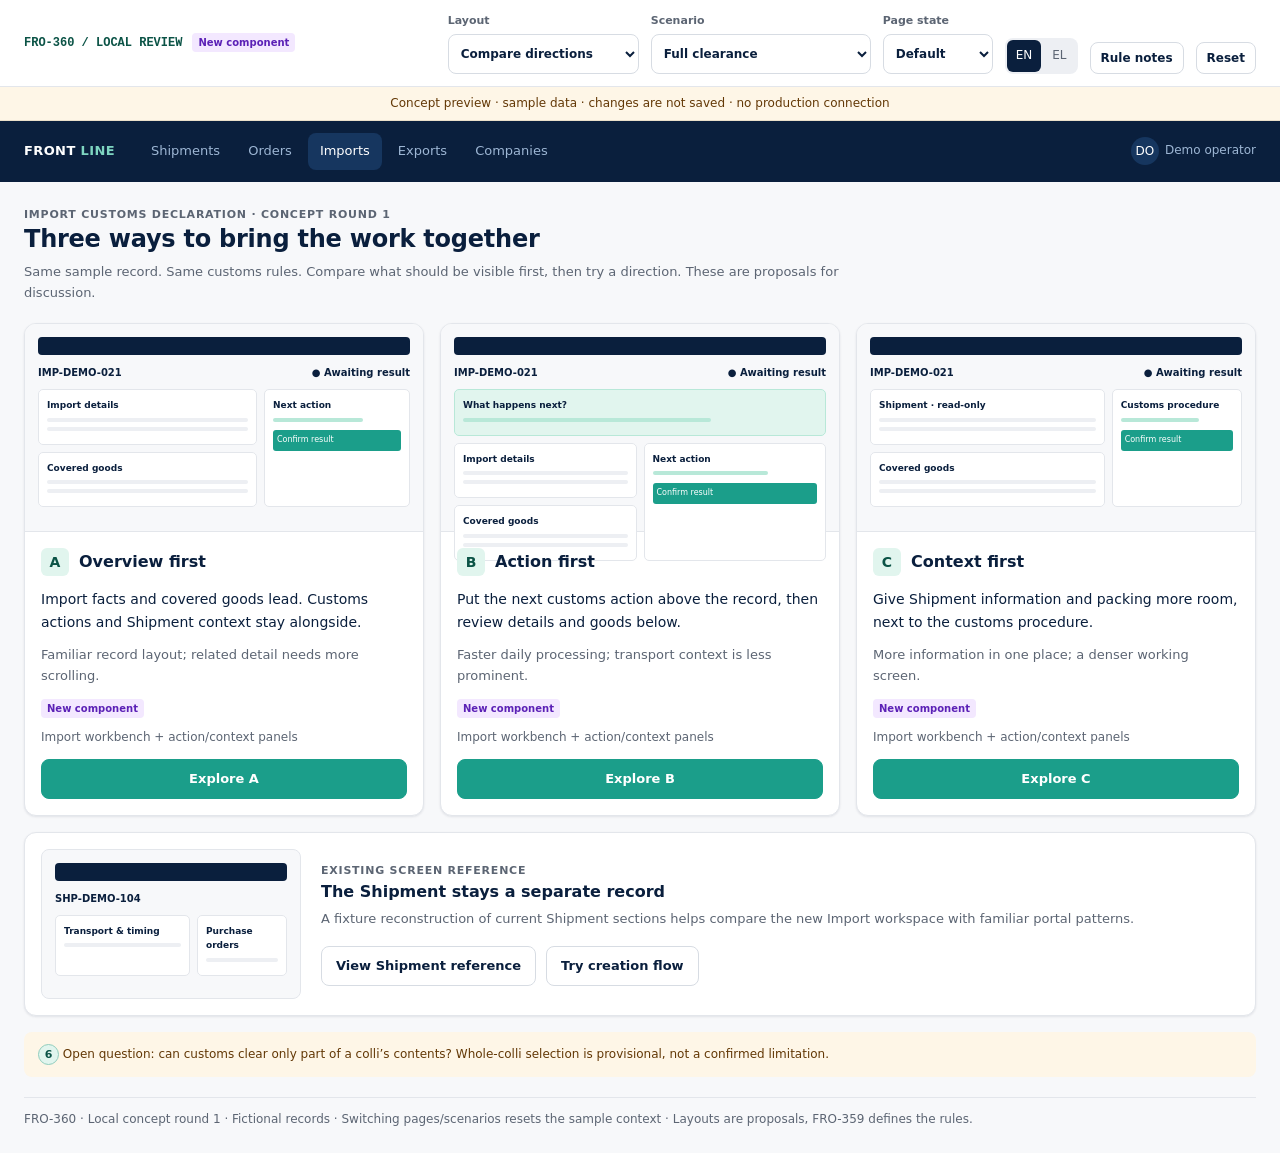
==== previews/fro360/index.html @ aedef025 "Prepare FRO-360 local concept previews with direct-file access" ====
<!DOCTYPE html>
<html lang="en"><head><meta charset="UTF-8"><meta name="viewport" content="width=device-width,initial-scale=1"><meta name="color-scheme" content="light"><link rel="icon" href="data:,"><title>FRO-360 · Import concept review</title><style>:root{--canvas:#f7f8fa;--surface:#fff;--surface2:#edeff3;--fg:#0a1f3d;--muted:#5c6573;--subtle:#9aa3b0;--navy:#0a1f3d;--navy2:#16365f;--accent:#1b9e8a;--accent-hover:#127a6b;--accent-bg:#e1f5ee;--accent-fg:#0b5346;--border:#e3e6eb;--border2:#d7dce3;--warning-bg:#fef6e7;--warning-fg:#633806;--info-bg:#e9f1fb;--info-fg:#042c53;--danger-bg:#fcebeb;--danger-fg:#501313;--success-bg:#e9f6ee;--success-fg:#14532d;--shadow:0 1px 2px #0a1f3d0a,0 1px 3px #0a1f3d0f;--sans:'Plus Jakarta Sans',ui-sans-serif,system-ui,-apple-system,'Segoe UI',Roboto,Helvetica,Arial,sans-serif;--mono:'JetBrains Mono',ui-monospace,'Cascadia Code',Consolas,monospace}
*{box-sizing:border-box}body{margin:0;background:var(--canvas);color:var(--fg);font:14px/1.6 var(--sans);-webkit-font-smoothing:antialiased}h1,h2,h3,p{margin:0}h1{font-size:20px;line-height:1.4;font-weight:600;letter-spacing:-.01em}h2{font-size:16px;line-height:1.5;font-weight:600}h3{font-size:14px;font-weight:600}button,input,select,textarea{font:inherit}button,a,input,select,textarea{-webkit-tap-highlight-color:transparent}button{cursor:pointer}button:disabled{cursor:not-allowed;opacity:.48}button:focus-visible,a:focus-visible,summary:focus-visible{outline:3px solid var(--accent);outline-offset:3px}input:focus,select:focus,textarea:focus{outline:none;border-color:var(--accent);box-shadow:0 0 0 3px #1b9e8a26}a{color:var(--accent-hover)}.skip{position:absolute;top:-80px;background:white;padding:12px;z-index:100}.skip:focus{top:0}.mono{font-family:var(--mono);font-variant-numeric:tabular-nums}.muted{color:var(--muted)}.small{font-size:12px}.overline{font-size:11px;letter-spacing:.07em;text-transform:uppercase;font-weight:600;color:var(--muted)}.stack{display:flex;flex-direction:column;gap:16px;min-width:0}.row{display:flex;align-items:center;gap:10px;flex-wrap:wrap}.between{justify-content:space-between}.grow{flex:1}.nowrap{white-space:nowrap}.spaced{margin-top:16px}.hidden{display:none!important}
.review-bar{background:#fff;border-bottom:1px solid var(--border);padding:12px 24px}.review-top{max-width:1552px;margin:auto;display:flex;align-items:center;justify-content:space-between;gap:12px;flex-wrap:wrap}.review-id{font:600 12px var(--mono);color:var(--accent-fg)}.review-controls{display:flex;gap:12px;align-items:end;flex-wrap:wrap}.review-controls label{font-size:11px;font-weight:600;color:var(--muted);display:flex;gap:4px;flex-direction:column}.review-controls select{height:32px;padding:3px 26px 3px 8px;font-size:12px;max-width:220px}.review-controls button{min-height:32px;font-size:12px}.lang{display:flex;gap:2px;align-self:end;background:var(--surface2);border-radius:8px;padding:2px}.lang button{border:0;background:transparent;padding:4px 9px;border-radius:6px;color:var(--muted)}.lang button.active{background:var(--navy);color:#fff}.preview-notice{background:var(--warning-bg);color:var(--warning-fg);border-bottom:1px solid #eadfca;padding:7px 24px;font-size:12px;text-align:center}.chrome{background:var(--navy);color:#fff}.chrome-inner{max-width:1600px;padding:12px 24px;margin:auto;display:flex;align-items:center;gap:24px}.brand{font-size:13px;letter-spacing:.03em;font-weight:700;white-space:nowrap}.brand span{color:#7ed5c1}.nav{display:flex;gap:4px;flex:1;overflow-x:auto}.nav button{border:0;background:none;color:#9db6d4;border-radius:8px;padding:8px 12px;white-space:nowrap;font-size:13px}.nav button.active{background:var(--navy2);color:#fff}.user{font-size:12px;color:#9db6d4;white-space:nowrap}.avatar{width:28px;height:28px;background:var(--navy2);border-radius:50%;display:inline-grid;place-items:center;color:#fff;margin-right:6px}
main{max-width:1600px;margin:auto;padding:24px}.page-top{display:flex;align-items:flex-start;justify-content:space-between;gap:16px;margin-bottom:20px}.breadcrumbs{font-size:12px;color:var(--muted);margin-bottom:7px}.titleline{display:flex;gap:12px;align-items:center;flex-wrap:wrap}.subtitle{font-size:13px;color:var(--muted);margin-top:5px;max-width:850px}.direction-note{border:1px solid var(--border);border-radius:8px;background:#fff;padding:10px 14px;display:flex;gap:12px;align-items:center;margin-bottom:16px}.direction-letter{width:28px;height:28px;flex:0 0 auto;border-radius:6px;background:var(--accent-bg);color:var(--accent-fg);display:grid;place-items:center;font-weight:700}.new{display:inline-flex;align-items:center;padding:2px 6px;background:#f3e8ff;color:#5b21b6;border-radius:4px;font-size:10px;font-weight:600;line-height:1.5;vertical-align:middle}.marker{width:21px;height:21px;border:1px solid #90cdbd;background:var(--accent-bg);color:var(--accent-fg);border-radius:50%;font-size:11px;font-weight:600;display:inline-grid;place-items:center;padding:0;vertical-align:middle}.btn{border:1px solid var(--border2);border-radius:8px;min-height:40px;padding:8px 14px;background:#fff;color:var(--fg);font-size:13px;font-weight:600;line-height:1.5;display:inline-flex;align-items:center;justify-content:center;gap:7px;text-decoration:none}.btn:hover:not(:disabled){background:var(--surface2)}.btn.primary{background:var(--accent);border-color:var(--accent);color:#fff}.btn.primary:hover{background:var(--accent-hover)}.btn.quiet{border-color:transparent;background:transparent;color:var(--muted)}.btn.danger{color:var(--danger-fg);background:var(--danger-bg);border-color:#ebc7c7}.btn.sm{min-height:32px;padding:5px 10px;font-size:12px}.btn.full{width:100%}.badge{display:inline-flex;align-items:center;gap:6px;border-radius:999px;background:var(--info-bg);color:var(--info-fg);padding:4px 9px;font-size:12px;font-weight:600;line-height:1.5}.badge:before{content:'';width:6px;height:6px;background:currentColor;border-radius:50%;flex-shrink:0}.badge.success{background:var(--success-bg);color:var(--success-fg)}.badge.warning{background:var(--warning-bg);color:var(--warning-fg)}.badge.neutral{background:var(--surface2);color:var(--muted)}.badge.danger{background:var(--danger-bg);color:var(--danger-fg)}
.card{background:#fff;border:1px solid var(--border);border-radius:12px;box-shadow:var(--shadow);min-width:0;overflow:hidden}.card-head{padding:14px 16px;border-bottom:1px solid var(--border);display:flex;align-items:center;justify-content:space-between;gap:10px;flex-wrap:wrap}.card-head h2{display:flex;align-items:center;gap:8px;flex-wrap:wrap}.card-body{padding:16px}.card-foot{padding:12px 16px;background:#fafbfc;border-top:1px solid var(--border);font-size:12px;color:var(--muted)}.facts{display:grid;grid-template-columns:repeat(2,minmax(0,1fr));gap:18px 24px;margin:0}.facts dt{font-size:12px;color:var(--muted);margin-bottom:4px}.facts dd{margin:0;overflow-wrap:anywhere;font-weight:500}.facts.single{grid-template-columns:1fr}.facts .wide{grid-column:1/-1}.facts small{display:block;color:var(--muted);font-size:11px;font-weight:400}.layout{display:grid;grid-template-columns:minmax(0,1.75fr) minmax(310px,1fr);gap:16px;align-items:start}.layout.c{grid-template-columns:minmax(0,1.35fr) minmax(340px,1fr)}.action-card{border-top:3px solid var(--accent)}.action-card .card-body{display:flex;flex-direction:column;gap:14px}.action-title{font-size:19px;line-height:1.4;font-weight:600}.action-text{color:var(--muted);font-size:13px}.action-buttons{display:flex;flex-wrap:wrap;gap:8px}.action-buttons>.btn{flex:1 1 180px}.action-hero .card-body{display:grid;grid-template-columns:1fr 1fr;align-items:center;gap:24px}.action-hero .action-buttons{justify-content:flex-end}.section-nav{display:flex;border-bottom:1px solid var(--border);gap:20px;overflow-x:auto;padding:0 16px}.section-nav button{background:none;border:none;border-bottom:2px solid transparent;padding:12px 1px;color:var(--muted);white-space:nowrap;font-size:13px}.section-nav button.active{border-color:var(--accent);color:var(--accent-hover);font-weight:600}.count{background:var(--surface2);border-radius:4px;font-size:11px;padding:1px 5px;margin-left:5px}.table-wrap{overflow:auto;width:100%}table{width:100%;border-collapse:collapse;font-size:13px;text-align:left}th{padding:10px 14px;background:#f8f9fb;color:var(--muted);font-size:11px;font-weight:600;letter-spacing:.02em}td{padding:10px 14px;border-top:1px solid var(--border);vertical-align:top}th:first-child,td:first-child{padding-left:16px}.group-row td{background:#f8fafb;font-weight:600;font-size:12px}.checkcell{width:40px}.check-label{display:flex;align-items:center;gap:9px;cursor:pointer}input[type=checkbox]{width:17px;height:17px;accent-color:var(--accent);flex-shrink:0}.disabled-row{color:var(--muted);background:#fafafa}.tag{display:inline-block;padding:2px 6px;border:1px solid var(--border);border-radius:4px;font-size:11px;color:var(--muted)}.notice{padding:12px 14px;border-radius:8px;background:var(--info-bg);color:var(--info-fg);font-size:12px;line-height:1.6}.notice.warning{background:var(--warning-bg);color:var(--warning-fg)}.notice.error{background:var(--danger-bg);color:var(--danger-fg)}.notice.success{background:var(--success-bg);color:var(--success-fg)}.field{display:flex;flex-direction:column;gap:6px;min-width:0}.field>span{font-weight:600;font-size:12px}.field small{color:var(--muted);font-size:12px}input:not([type=checkbox]),select,textarea{width:100%;min-height:40px;border:1px solid var(--border2);border-radius:8px;padding:9px 12px;background:#fff;color:var(--fg);line-height:1.4}textarea{resize:vertical;min-height:80px}.form-grid{display:grid;grid-template-columns:1fr 1fr;gap:16px}.form-grid>.wide{grid-column:1/-1}.form-actions{display:flex;justify-content:flex-end;gap:10px;flex-wrap:wrap;margin-top:20px}.history{list-style:none;margin:0;padding:0}.history li{position:relative;padding:0 0 20px 23px;border-left:1px solid var(--border);margin-left:5px}.history li:last-child{padding-bottom:0}.history li:before{content:'';position:absolute;left:-5px;top:6px;width:9px;height:9px;border-radius:50%;background:var(--accent);border:2px solid white;box-shadow:0 0 0 1px var(--accent)}.history strong{font-size:13px}.history small{display:block;color:var(--muted);font-size:12px}.file-row{display:flex;align-items:center;gap:10px;padding:12px 0;border-bottom:1px solid var(--border)}.file-row:last-child{border:0}.file-icon{background:var(--info-bg);color:var(--info-fg);padding:7px;border-radius:6px;font-size:11px;font-weight:600}.file-row .name{flex:1;overflow-wrap:anywhere}.file-row .name small{display:block;font-size:11px;color:var(--muted)}.context-top{background:#f8fbfa;border-bottom:1px solid var(--border);padding:16px}.piece{padding:12px 0;display:grid;grid-template-columns:1fr auto;gap:8px;border-bottom:1px solid var(--border)}.piece:last-child{border:0}.piece small{display:block;color:var(--muted)}.source-tag{font-size:11px;color:var(--accent-fg);background:var(--accent-bg);padding:3px 7px;border-radius:5px}.link-button{border:0;background:none;color:var(--accent-hover);padding:0;text-decoration:underline;font:inherit;cursor:pointer}.footer-note{font-size:12px;color:var(--muted);margin-top:20px;padding-top:12px;border-top:1px solid var(--border)}
.gallery{display:grid;grid-template-columns:repeat(3,minmax(0,1fr));gap:16px}.direction-card{display:flex;flex-direction:column}.direction-card .card-body{flex:1;display:flex;flex-direction:column;gap:12px}.mini{height:208px;background:#f7f8fa;border-bottom:1px solid var(--border);padding:13px;pointer-events:none}.mini-chrome{background:var(--navy);height:18px;border-radius:4px;margin-bottom:10px}.mini-title{font-size:10px;font-weight:600;margin-bottom:8px;display:flex;justify-content:space-between}.mini-grid{display:grid;grid-template-columns:1.5fr 1fr;gap:7px}.mini-box{border:1px solid var(--border);border-radius:5px;background:#fff;padding:8px;font-size:8px;color:var(--muted);min-height:44px}.mini-box b{display:block;font-size:9px;color:var(--fg);margin-bottom:5px}.mini-line{height:4px;background:var(--surface2);margin:5px 0;border-radius:2px}.mini-line.accent{background:#b8e8d8;width:70%}.mini-button{background:var(--accent);border-radius:3px;padding:4px;color:white;font-size:8px;margin-top:8px}.mini-b .mini-grid{grid-template-columns:1fr 1fr}.mini-b .mini-hero{background:var(--accent-bg);border:1px solid #b8e8d8;margin-bottom:7px}.mini-c .mini-grid{grid-template-columns:1.8fr 1fr}.tradeoff{font-size:13px;color:var(--muted);flex:1}.ref-strip{display:grid;grid-template-columns:260px 1fr;gap:20px;align-items:center}.ref-strip .mini{border:1px solid var(--border);border-radius:8px;height:150px}.compare-intro{max-width:820px;margin-bottom:20px}.compare-intro h1{font-size:24px}.comparison-footer{display:flex;gap:16px;flex-wrap:wrap;align-items:center;justify-content:space-between}.empty{padding:50px 20px;text-align:center}.empty .symbol{font-size:26px;color:var(--subtle);margin-bottom:10px}.empty p{color:var(--muted);margin:8px auto 18px;max-width:500px}.skeleton{border-radius:6px;background:linear-gradient(90deg,#edeff3,#f7f8fa,#edeff3);background-size:200% 100%;animation:shimmer 1.5s infinite;height:18px;margin-bottom:16px}.skeleton.big{height:120px}.skeleton.short{width:55%}@keyframes shimmer{to{background-position:-200% 0}}
.notes{background:#fff;border:1px solid var(--border);border-radius:12px;padding:16px;margin-top:20px}.notes-list{display:grid;grid-template-columns:1fr 1fr;gap:18px 26px;margin-top:16px}.note{display:flex;gap:10px}.note .number{background:var(--accent-bg);color:var(--accent-fg);border-radius:50%;width:24px;height:24px;flex-shrink:0;display:grid;place-items:center;font-weight:600;font-size:12px}.note p{font-size:12px;color:var(--muted);margin-top:4px}.note:target{outline:2px solid var(--accent);outline-offset:5px}.modal-body{padding:20px;display:flex;flex-direction:column;gap:16px}.modal-head{padding:18px 20px;border-bottom:1px solid var(--border);display:flex;justify-content:space-between;gap:10px;align-items:center}.modal-foot{display:flex;justify-content:flex-end;gap:8px;padding:14px 20px;border-top:1px solid var(--border);background:#fafbfc;flex-wrap:wrap}.modal-head h2{font-size:18px}dialog{padding:0;width:min(580px,calc(100% - 32px));max-height:calc(100dvh - 32px);border:1px solid var(--border);border-radius:16px;box-shadow:0 24px 48px -12px #06142547;color:var(--fg);overflow:auto}dialog::backdrop{background:#06142588}dialog form{margin:0}.modal-review{border-top:1px dashed var(--border2);padding-top:12px;color:var(--muted);font-size:12px}.modal-error:empty{display:none}#toast{position:fixed;bottom:24px;left:50%;transform:translateX(-50%);background:var(--navy);color:white;border-radius:8px;padding:10px 16px;box-shadow:var(--shadow);z-index:70;max-width:calc(100% - 32px);font-size:13px;display:none}#toast.visible{display:block}
@media(min-width:1450px){.layout{grid-template-columns:minmax(0,2fr) minmax(350px,1fr)}}@media(max-width:1050px){.review-controls{gap:8px}.chrome-inner{gap:16px}.nav button{padding:8px}.user{display:none}.layout,.layout.c{grid-template-columns:minmax(0,1.4fr) minmax(280px,1fr)}.gallery{gap:12px}.mini{height:190px}.facts{gap:14px}}
@media(max-width:760px){main{padding:16px}.review-bar{padding:12px 16px}.review-top{align-items:flex-start}.review-controls{width:100%;display:grid;grid-template-columns:1fr 1fr}.review-controls select{max-width:none}.review-controls .lang{justify-self:start}.preview-notice{padding:8px 16px}.chrome-inner{padding:12px 16px;gap:12px;flex-wrap:wrap}.nav{flex-basis:100%;order:2}.nav button{padding:6px 10px}.page-top{flex-direction:column;gap:12px}.page-top>.row{width:100%}.layout,.layout.c,.action-hero .card-body{grid-template-columns:1fr}.gallery{grid-template-columns:1fr}.mini{height:180px}.mini-grid{height:110px}.direction-card .card-body{padding:16px}.ref-strip{grid-template-columns:1fr}.ref-strip .mini{display:none}.form-grid{grid-template-columns:1fr}.form-grid>.wide{grid-column:auto}.notes-list{grid-template-columns:1fr}.direction-note{align-items:flex-start}.facts{grid-template-columns:1fr 1fr}.card-head{align-items:flex-start}.action-buttons>.btn{flex-basis:100%}.form-actions .btn{flex:1}.review-top>.row{justify-content:space-between;width:100%}.comparison-footer{align-items:flex-start}.table-wrap table{min-width:480px}.section-nav{gap:18px}.modal-head,.modal-body{padding:16px}.modal-foot{padding:12px 16px}.modal-foot .btn{flex:1}.modal-head h2{font-size:16px}}
@media(prefers-reduced-motion:reduce){*{animation:none!important;scroll-behavior:auto!important}}
</style></head><body><a class="skip" href="#main">Skip to content / Μετάβαση στο περιεχόμενο</a><div id="app"></div><dialog id="modal" aria-labelledby="modal-title"></dialog><div id="toast" role="status" aria-live="polite"></div><script>'use strict';
const TODAY='2026-11-03', MRN='26GR00000000000001';
const q=new URLSearchParams(location.search);
const choices={layout:['compare','a','b','c','reference'],view:['details','create'],scenario:['full','partial','draft','documentary','physical','no-payment','paid','complete','cancelled','readonly'],state:['default','loading','empty','error']};
const pick=(key,fallback)=>choices[key].includes(q.get(key))?q.get(key):fallback;
let ui={lang:q.get('lang')==='el'?'el':'en',layout:pick('layout','compare'),view:pick('view','details'),scenario:pick('scenario','full'),state:pick('state','default'),tab:'goods',notes:q.get('notes')==='1',edit:false};
const tx=(en,el)=>ui.lang==='el'?el:en;
const esc=v=>String(v??'').replace(/[&<>"']/g,c=>({'&':'&amp;','<':'&lt;','>':'&gt;','"':'&quot;',"'":'&#39;'}[c]));
const statuses={draft:['Awaiting submission','Αναμονή υποβολής'],result:['Awaiting customs result','Αναμονή αποτελέσματος τελωνείου'],documentary:['Awaiting documentary inspection','Αναμονή ελέγχου εγγράφων'],physical:['Awaiting physical inspection','Αναμονή φυσικού ελέγχου'],payment:['Awaiting payment','Αναμονή πληρωμής'],permit:['Awaiting Άδεια Τελωνισθέντων Εμπορευμάτων','Αναμονή Άδειας Τελωνισθέντων Εμπορευμάτων'],complete:['Completed','Ολοκληρώθηκε']};
const stageText=s=>tx(...statuses[s]);
const companies=['Demo Shipper Alpha','Demo Shipper Beta','Demo Logistics Gamma'];
const goods=[{id:'DEMO-HU-001',order:'DEMO-201',desc:['Pump assembly','Συγκρότημα αντλίας'],dim:'80 × 60 × 55 cm',kg:45},{id:'DEMO-HU-002',order:'DEMO-201',desc:['Valve set','Σετ βαλβίδων'],dim:'65 × 45 × 40 cm',kg:70},{id:'DEMO-HU-003',order:'DEMO-202',desc:['Electrical parts','Ηλεκτρολογικά εξαρτήματα'],dim:'60 × 40 × 35 cm',kg:32}];
const eventNames={submission:['Submission confirmed','Επιβεβαίωση υποβολής'],documentary:['Documentary inspection required','Απαιτείται έλεγχος εγγράφων'],physical:['Physical inspection required','Απαιτείται φυσικός έλεγχος'],inspection:['Inspection completed; result pending','Ο έλεγχος ολοκληρώθηκε · αναμονή αποτελέσματος'],positive:['Positive result confirmed','Επιβεβαίωση θετικού αποτελέσματος'],payment:['Payment confirmed','Επιβεβαίωση πληρωμής'],receipt:['Άδεια receipt confirmed','Επιβεβαίωση παραλαβής Άδειας'],created:['Import created','Δημιουργία εισαγωγής'],edited:['Import fields updated','Ενημέρωση στοιχείων εισαγωγής'],cancel:['Record cancelled','Ακύρωση εγγραφής']};
let record,form,editDraft,modalKind='',lastFocus=null,toastTimer;
const blocked=()=>ui.scenario==='partial'?['DEMO-HU-001']:[];
const eligible=()=>goods.filter(g=>!blocked().includes(g.id));
const afterPositive=r=>['payment','permit','complete'].includes(r.stage);
const canEdit=()=>!record.cancelled&&ui.scenario!=='readonly';
const ev=(kind,date=TODAY,extra={})=>({kind,date,...extra});
function resetFixture(){
 record={id:'IMP-DEMO-021',shipment:'SHP-DEMO-104',selected:eligible().map(g=>g.id),shipper:companies[0],stage:'result',payment:null,mrn:MRN,mrnDate:TODAY,cancelled:false,files:[],events:[ev('created'),ev('submission')]};
 if(['draft','partial','cancelled'].includes(ui.scenario)){record.stage='draft';record.mrn='';record.mrnDate='';record.events=[ev('created')];}
 if(['documentary','physical'].includes(ui.scenario)){record.stage=ui.scenario;record.events.push(ev(ui.scenario));}
 if(['no-payment','paid','complete'].includes(ui.scenario)){record.payment=ui.scenario!=='no-payment';record.stage=ui.scenario==='complete'?'complete':'permit';record.events.push(ev('positive',TODAY,{payment:record.payment}));if(record.payment)record.events.push(ev('payment'));if(record.stage==='complete')record.events.push(ev('receipt'));}
 if(ui.scenario==='cancelled'){record.cancelled=true;record.reason=tx('Wrong sample record','Λανθασμένη δοκιμαστική εγγραφή');record.events.push(ev('cancel'));}
 form={shipment:'',shipper:'',selected:[],advanced:false,stage:'result',payment:'yes',mrn:'',mrnDate:'',submissionDate:'',inspectionDate:'',positiveDate:'',paymentDate:'',receiptDate:''};ui.tab='goods';ui.edit=false;editDraft=null;
}
resetFixture();
const btn=(label,action,cls='',extra='')=>`<button type="button" class="btn ${cls}" data-action="${action}" ${extra}>${label}</button>`;
const fresh=()=>`<span class="new">${tx('New component','Νέο στοιχείο')}</span>`;
const mark=n=>`<button type="button" class="marker" data-action="note" data-n="${n}" aria-label="${tx('Business rule','Επιχειρησιακός κανόνας')} ${n}">${n}</button>`;
const badge=()=>`<span class="badge ${record.cancelled?'danger':record.stage==='complete'?'success':record.stage==='draft'?'neutral':['documentary','physical','payment'].includes(record.stage)?'warning':''}">${esc(record.cancelled?tx('Cancelled','Ακυρώθηκε'):stageText(record.stage))}</span>`;
const field=(name,label,value='',type='text',hint='',required=false)=>`<label class="field"><span>${label}${required?' *':''}</span><input id="${name}" name="${name}" type="${type}" value="${esc(value)}" ${type==='date'?`max="${TODAY}"`:''} ${required?'required':''}>${hint?`<small>${hint}</small>`:''}</label>`;
const companySelect=(value,name='shipper')=>`<label class="field"><span>${tx('Shipper','Αποστολέας')} ${mark(2)}</span><select id="${name}" name="${name}"><option value="">${tx('Select an existing company','Επιλέξτε υπάρχουσα εταιρεία')}</option>${companies.map(c=>`<option ${c===value?'selected':''}>${c}</option>`).join('')}</select><small>${tx('Required when submission is confirmed.','Απαιτείται κατά την επιβεβαίωση υποβολής.')}</small></label>`;
function syncUrl(){if(location.protocol==='file:')return;const p=new URLSearchParams({layout:ui.layout,view:ui.view,scenario:ui.scenario,state:ui.state,lang:ui.lang});if(ui.notes)p.set('notes','1');history.replaceState(null,'','?'+p);}
function announce(text){const t=document.querySelector('#toast');t.textContent=text;t.classList.add('visible');clearTimeout(toastTimer);toastTimer=setTimeout(()=>t.classList.remove('visible'),5500);}
function reviewer(){
 const scenarios=[['full','Full clearance','Πλήρης εκτελωνισμός'],['partial','Later partial declaration','Επόμενη μερική διασάφηση'],['draft','Before submission','Πριν από την υποβολή'],['documentary','Documentary inspection','Έλεγχος εγγράφων'],['physical','Physical inspection','Φυσικός έλεγχος'],['no-payment','No payment required','Δεν απαιτείται πληρωμή'],['paid','Paid, awaiting Άδεια','Πληρωμή · αναμονή Άδειας'],['complete','Completed','Ολοκληρωμένο'],['cancelled','Cancelled record','Ακυρωμένη εγγραφή'],['readonly','Read-only review','Προβολή χωρίς επεξεργασία']];
 return `<div class="review-bar"><div class="review-top"><div class="row"><span class="review-id">FRO-360 / ${tx('LOCAL REVIEW','ΤΟΠΙΚΗ ΠΡΟΕΠΙΣΚΟΠΗΣΗ')}</span>${fresh()}</div><div class="review-controls"><label>${tx('Layout','Διάταξη')}<select id="layout" data-control="layout">${[['compare','Compare directions','Σύγκριση προτάσεων'],['a','A · Overview first','A · Επισκόπηση'],['b','B · Action first','B · Επόμενη ενέργεια'],['c','C · Context first','C · Πληροφορίες μαζί'],['reference','Shipment reference','Αναφορά Shipment']].map(([v,en,el])=>`<option value="${v}" ${ui.layout===v?'selected':''}>${tx(en,el)}</option>`).join('')}</select></label><label>${tx('Scenario','Σενάριο')}<select id="scenario" data-control="scenario">${scenarios.map(([v,en,el])=>`<option value="${v}" ${ui.scenario===v?'selected':''}>${tx(en,el)}</option>`).join('')}</select></label><label>${tx('Page state','Κατάσταση σελίδας')}<select id="state" data-control="state">${[['default','Default','Κανονική'],['loading','Loading','Φόρτωση'],['empty','Empty','Χωρίς δεδομένα'],['error','Error','Σφάλμα']].map(([v,en,el])=>`<option value="${v}" ${ui.state===v?'selected':''}>${tx(en,el)}</option>`).join('')}</select></label><div class="lang"><button class="${ui.lang==='en'?'active':''}" data-action="lang" data-lang="en" aria-label="English" aria-pressed="${ui.lang==='en'}">EN</button><button class="${ui.lang==='el'?'active':''}" data-action="lang" data-lang="el" aria-label="Ελληνικά" aria-pressed="${ui.lang==='el'}">EL</button></div>${btn(tx('Rule notes','Κανόνες'),'notes','sm',`aria-expanded="${ui.notes}"`)}${btn(tx('Reset','Επαναφορά'),'reset','sm')}</div></div></div><div class="preview-notice">${tx('Concept preview · sample data · changes are not saved · no production connection','Προεπισκόπηση ιδέας · δοκιμαστικά δεδομένα · οι αλλαγές δεν αποθηκεύονται · χωρίς σύνδεση με την παραγωγή')}</div>`;
}
function shell(){return `<header class="chrome"><div class="chrome-inner"><div class="brand">FRONT <span>LINE</span></div><nav class="nav" aria-label="${tx('Preview navigation','Πλοήγηση προεπισκόπησης')}"><button data-action="reference">${tx('Shipments','Αποστολές')}</button><button data-action="nav-info">${tx('Orders','Παραγγελίες')}</button><button class="active" data-action="details">${tx('Imports','Εισαγωγές')}</button><button data-action="nav-info">${tx('Exports','Εξαγωγές')}</button><button data-action="nav-info">${tx('Companies','Εταιρείες')}</button></nav><div class="user"><span class="avatar">DO</span>${tx('Demo operator','Δοκιμαστικός χρήστης')}</div></div></header>`;}
const directions={a:['Overview first','Επισκόπηση πρώτα','Import facts and covered goods lead. Customs actions and Shipment context stay alongside.','Πρώτα τα στοιχεία και τα καλυπτόμενα κόλι. Οι τελωνειακές ενέργειες και η αποστολή παραμένουν δίπλα.','Familiar record layout; related detail needs more scrolling.','Οικεία διάταξη εγγραφής · οι πρόσθετες πληροφορίες απαιτούν κύλιση.'],b:['Action first','Επόμενη ενέργεια πρώτα','Put the next customs action above the record, then review details and goods below.','Η επόμενη τελωνειακή ενέργεια πάνω από την εγγραφή, με στοιχεία και κόλι από κάτω.','Faster daily processing; transport context is less prominent.','Γρήγορη καθημερινή εργασία · λιγότερη έμφαση στα μεταφορικά στοιχεία.'],c:['Context first','Πληροφορίες μαζί','Give Shipment information and packing more room, next to the customs procedure.','Περισσότερος χώρος για αποστολή και συσκευασία, δίπλα στην τελωνειακή διαδικασία.','More information in one place; a denser working screen.','Περισσότερες πληροφορίες μαζί · πυκνότερη οθόνη εργασίας.']};
function mini(k){return `<div class="mini mini-${k}" aria-hidden="true"><div class="mini-chrome"></div><div class="mini-title">IMP-DEMO-021 <span>● ${tx('Awaiting result','Αναμονή αποτελέσματος')}</span></div>${k==='b'?`<div class="mini-box mini-hero"><b>${tx('What happens next?','Επόμενη ενέργεια')}</b><div class="mini-line accent"></div></div>`:''}<div class="mini-grid"><div class="stack" style="gap:7px"><div class="mini-box"><b>${k==='c'?tx('Shipment · read-only','Αποστολή · μόνο ανάγνωση'):tx('Import details','Στοιχεία εισαγωγής')}</b><div class="mini-line"></div><div class="mini-line"></div></div><div class="mini-box"><b>${tx('Covered goods','Καλυπτόμενα κόλι')}</b><div class="mini-line"></div><div class="mini-line"></div></div></div><div class="mini-box"><b>${k==='c'?tx('Customs procedure','Τελωνειακή διαδικασία'):tx('Next action','Επόμενη ενέργεια')}</b><div class="mini-line accent"></div><div class="mini-button">${tx('Confirm result','Επιβεβαίωση')}</div></div></div></div>`;}
function compare(){return `<div class="compare-intro"><div class="overline">${tx('Import Customs Declaration · Concept round 1','Διασάφηση εισαγωγής · 1ος γύρος ιδεών')}</div><h1>${tx('Three ways to bring the work together','Τρεις τρόποι να οργανώσουμε την εργασία')}</h1><p class="subtitle">${tx('Same sample record. Same customs rules. Compare what should be visible first, then try a direction. These are proposals for discussion.','Ίδια δοκιμαστική εγγραφή και ίδιοι κανόνες. Συγκρίνετε τι πρέπει να φαίνεται πρώτο και δοκιμάστε μια πρόταση. Οι διατάξεις είναι προτάσεις προς συζήτηση.')}</p></div><div class="gallery">${Object.entries(directions).map(([k,d])=>`<article class="card direction-card">${mini(k)}<div class="card-body"><div class="row"><span class="direction-letter">${k.toUpperCase()}</span><h2>${tx(d[0],d[1])}</h2></div><p>${tx(d[2],d[3])}</p><p class="tradeoff">${tx(d[4],d[5])}</p><div class="row">${fresh()}<span class="small muted">${tx('Import workbench + action/context panels','Χώρος εισαγωγής + ενέργειες/πληροφορίες')}</span></div>${btn(tx('Explore '+k.toUpperCase(),'Δοκιμή '+k.toUpperCase()),'direction','primary',`data-layout="${k}"`)}</div></article>`).join('')}</div><section class="card spaced"><div class="card-body ref-strip"><div class="mini"><div class="mini-chrome"></div><div class="mini-title">SHP-DEMO-104</div><div class="mini-grid"><div class="mini-box"><b>${tx('Transport & timing','Μεταφορά & χρόνοι')}</b><div class="mini-line"></div></div><div class="mini-box"><b>${tx('Purchase orders','Παραγγελίες')}</b><div class="mini-line"></div></div></div></div><div class="stack"><div><div class="overline">${tx('Existing screen reference','Αναφορά υπάρχουσας οθόνης')}</div><h2>${tx('The Shipment stays a separate record','Η αποστολή παραμένει ξεχωριστή εγγραφή')}</h2><p class="subtitle">${tx('A fixture reconstruction of current Shipment sections helps compare the new Import workspace with familiar portal patterns.','Αναπαράσταση των σημερινών ενοτήτων αποστολής με δοκιμαστικά δεδομένα, για σύγκριση με τα οικεία μοτίβα της πύλης.')}</p></div><div class="row">${btn(tx('View Shipment reference','Προβολή αναφοράς αποστολής'),'reference')}${btn(tx('Try creation flow','Δοκιμή δημιουργίας'),'create')}</div></div></div></section><div class="notice warning spaced">${mark(6)} ${tx('Open question: can customs clear only part of a colli’s contents? Whole-colli selection is provisional, not a confirmed limitation.','Ανοιχτό ερώτημα: μπορεί να εκτελωνιστεί μέρος του περιεχομένου ενός κόλι; Η επιλογή ολόκληρων κόλι είναι προσωρινή παραδοχή.')}</div>`;}
function factsCard(){const r=record;return `<section class="card"><div class="card-head"><h2>${tx('Import details','Στοιχεία εισαγωγής')} ${mark(2)}</h2>${canEdit()&&(!afterPositive(r))?btn(tx('Edit','Επεξεργασία'),'edit','sm'):''}</div><div class="card-body"><dl class="facts"><div><dt>${tx('Import ID','Κωδικός εισαγωγής')}</dt><dd class="mono">${r.id}</dd></div><div><dt>${tx('Shipment','Αποστολή')} · ${tx('fixed','σταθερή')}</dt><dd><button class="link-button mono" data-action="reference">${r.shipment}</button></dd></div><div><dt>${tx('Shipper','Αποστολέας')}${r.stage!=='draft'?' · '+tx('locked','κλειδωμένος'):''}</dt><dd>${esc(r.shipper)||'—'}</dd></div><div><dt>${tx('Payment requirement','Απαίτηση πληρωμής')}</dt><dd>${r.payment===null?'—':r.payment?tx('Payment required','Απαιτείται πληρωμή'):tx('No payment required','Δεν απαιτείται πληρωμή')}</dd></div><div><dt>MRN ${afterPositive(r)?'· '+tx('locked','κλειδωμένο'):''}</dt><dd class="mono">${r.mrn||'—'}</dd></div><div><dt>${tx('MRN date','Ημερομηνία MRN')}</dt><dd>${r.mrnDate||'—'}</dd></div></dl></div><div class="card-foot">${tx('Import-owned facts. Related Shipment data is read-only.','Στοιχεία της εισαγωγής. Τα σχετικά στοιχεία αποστολής είναι μόνο για ανάγνωση.')}</div></section>`;}
function actionCard(hero=false){
 let r=record,actions='',desc='';const c=(en,el,action,cls='')=>btn(tx(en,el),action,cls);
 if(r.cancelled)desc=tx('This cancelled sample retains its history. No further actions are available.','Η ακυρωμένη εγγραφή διατηρεί το ιστορικό της. Δεν υπάρχουν άλλες ενέργειες.');
 else if(ui.scenario==='readonly')desc=tx('Read-only review. Confirmation and edit actions are unavailable.','Προβολή χωρίς επεξεργασία. Οι επιβεβαιώσεις και οι αλλαγές δεν είναι διαθέσιμες.');
 else switch(r.stage){
 case'draft':desc=tx('Review the selected goods and Shipper before confirming that the declaration was submitted.','Ελέγξτε τα επιλεγμένα κόλι και τον αποστολέα πριν επιβεβαιώσετε την υποβολή.');actions=c('Confirm submission','Επιβεβαίωση υποβολής','submit','primary');break;
 case'result':desc=tx('Record the result received from customs. An inspection referral is not a rejection.','Καταχωρίστε το αποτέλεσμα του τελωνείου. Η παραπομπή σε έλεγχο δεν είναι απόρριψη.');actions=c('Confirm positive result','Επιβεβαίωση θετικού αποτελέσματος','positive','primary')+c('Documentary inspection','Έλεγχος εγγράφων','documentary')+c('Physical inspection','Φυσικός έλεγχος','physical');break;
 case'documentary':case'physical':desc=tx('If the inspection finishes without a result, return to awaiting result. A positive result must be confirmed explicitly.','Αν ολοκληρωθεί ο έλεγχος χωρίς αποτέλεσμα, επιστρέψτε στην αναμονή. Το θετικό αποτέλεσμα επιβεβαιώνεται ρητά.');actions=c('Confirm positive result','Επιβεβαίωση θετικού αποτελέσματος','positive','primary')+c('Inspection done · result pending','Ο έλεγχος τελείωσε · αναμονή αποτελέσματος','inspection');break;
 case'payment':desc=tx('Confirm payment when it has actually occurred. Payment does not complete the customs procedure.','Επιβεβαιώστε την πληρωμή όταν έχει πραγματοποιηθεί. Η πληρωμή δεν ολοκληρώνει την τελωνειακή διαδικασία.');actions=c('Confirm payment','Επιβεβαίωση πληρωμής','payment','primary');break;
 case'permit':desc=tx('Complete the Import only when the Άδεια Τελωνισθέντων Εμπορευμάτων has been received. Uploading a file is optional.','Ολοκληρώστε την εισαγωγή μόνο όταν παραληφθεί η Άδεια Τελωνισθέντων Εμπορευμάτων. Η επισύναψη είναι προαιρετική.');actions=c('Confirm Άδεια receipt','Επιβεβαίωση παραλαβής Άδειας','receipt','primary');break;
 case'complete':desc=tx('Άδεια receipt is confirmed. The customs procedure is complete; the record and history remain readable.','Η παραλαβή της Άδειας έχει επιβεβαιωθεί. Η τελωνειακή διαδικασία ολοκληρώθηκε και το ιστορικό παραμένει διαθέσιμο.');break;
 }
 return `<section class="card action-card ${hero?'action-hero':''}"><div class="card-head"><h2>${tx('Customs procedure','Τελωνειακή διαδικασία')} ${mark(3)}</h2>${fresh()}</div><div class="card-body"><div class="stack" style="gap:10px">${badge()}<div class="action-title">${r.stage==='complete'?tx('Completion evidence received','Παραλήφθηκε το αποδεικτικό ολοκλήρωσης'):tx('What happens next?','Ποιο είναι το επόμενο βήμα;')}</div><p class="action-text">${desc}</p></div>${actions?`<div class="action-buttons">${actions}</div>`:''}</div></section>`;
}
function goodsTable(selected,editable=false){
 return `<div class="table-wrap"><table><thead><tr>${editable?'<th class="checkcell"></th>':''}<th>${tx('Colli / description','Κόλι / περιγραφή')}</th><th>${tx('Dimensions','Διαστάσεις')}</th><th>${tx('Gross','Μικτό')}</th></tr></thead><tbody>${['DEMO-201','DEMO-202'].map(order=>{let rows=goods.filter(g=>g.order===order&&(editable||selected.includes(g.id)));if(!rows.length)return'';let available=rows.filter(g=>!blocked().includes(g.id));return `<tr class="group-row"><td colspan="${editable?4:3}">${editable?`<label class="check-label"><input type="checkbox" data-group="${order}" ${available.length&&available.every(g=>selected.includes(g.id))?'checked':''} ${!available.length?'disabled':''}>${tx('Order','Παραγγελία')} <span class="mono">${order}</span></label>`:`${tx('Order','Παραγγελία')} <span class="mono">${order}</span>`}</td></tr>${rows.map(g=>{const unavailable=editable&&blocked().includes(g.id);return `<tr class="${unavailable?'disabled-row':''}">${editable?`<td class="checkcell"><input type="checkbox" data-colli="${g.id}" aria-label="${g.id}" ${selected.includes(g.id)?'checked':''} ${unavailable?'disabled':''}></td>`:''}<td><div class="mono">${g.id}</div><span class="small muted">${tx(...g.desc)}</span>${unavailable?`<div class="small">${tx('Covered by IMP-DEMO-007','Καλύπτεται από IMP-DEMO-007')}</div>`:''}</td><td class="nowrap mono small">${g.dim}</td><td class="nowrap mono small">${g.kg} kg</td></tr>`;}).join('')}`;}).join('')}</tbody></table></div>`;
}
function historyHtml(){return `<ol class="history">${[...record.events].reverse().map(e=>`<li><strong>${tx(...eventNames[e.kind])}</strong><small>${e.date} · ${tx('Recorded by Demo operator','Καταχώριση από δοκιμαστικό χρήστη')}</small>${e.kind==='positive'?`<span class="small">${e.payment?tx('Payment required','Απαιτείται πληρωμή'):tx('No payment required','Δεν απαιτείται πληρωμή')}</span>`:''}</li>`).join('')}</ol>`;}
function filesHtml(){return `<div class="card-body"><p class="small muted">${tx('Optional sample files. Simulating an attachment never changes customs status.','Προαιρετικά δοκιμαστικά αρχεία. Η προσομοίωση επισύναψης δεν αλλάζει την τελωνειακή κατάσταση.')}</p>${record.files.length?record.files.map(f=>`<div class="file-row"><span class="file-icon">PDF</span><div class="name">${esc(f.name)}<small>${tx('Fixture only · no file was uploaded','Δοκιμαστικό · δεν μεταφορτώθηκε αρχείο')}</small></div>${!afterPositive(record)&&canEdit()?btn(tx('Remove','Αφαίρεση'),'file-remove','sm',`data-id="${f.id}"`):'<span class="tag">'+tx('Retained','Διατηρείται')+'</span>'}</div>`).join(''):`<div class="empty" style="padding:24px"><p>${tx('No files attached','Δεν υπάρχουν συνημμένα')}</p></div>`}${canEdit()?btn(tx('Simulate an attachment','Προσομοίωση επισύναψης'),'file-add','spaced'):''}</div>`;}
function goodsCard(){let body=ui.tab==='history'?`<div class="card-body">${historyHtml()}</div>`:ui.tab==='files'?filesHtml():`${record.selected.length?goodsTable(record.selected):`<div class="empty"><p>${tx('No goods selected yet','Δεν έχουν επιλεγεί κόλι')}</p></div>`}<div class="card-foot">${mark(1)} ${record.selected.length} ${tx('covered collis · grouping by the linked Shipment’s Orders','καλυπτόμενα κόλι · ομαδοποίηση από τις παραγγελίες της συνδεδεμένης αποστολής')}. ${record.stage!=='draft'?tx('Coverage locked at submission.','Η κάλυψη κλείδωσε στην υποβολή.'):tx('Coverage can be edited before submission.','Η κάλυψη αλλάζει πριν από την υποβολή.')}</div>`;return `<section class="card"><div class="section-nav" aria-label="${tx('Record sections','Ενότητες εγγραφής')}">${[['goods','Covered goods','Καλυπτόμενα κόλι'],['history','History','Ιστορικό'],['files','Files','Αρχεία']].map(([id,en,el])=>`<button data-action="tab" data-tab="${id}" class="${ui.tab===id?'active':''}" aria-pressed="${ui.tab===id}">${tx(en,el)}<span class="count">${id==='goods'?record.selected.length:id==='history'?record.events.length:record.files.length}</span></button>`).join('')}</div>${body}</section>`;}
function shipmentContext(expanded=false,reference=false){return `<section class="card"><div class="card-head"><h2>${tx('Shipment context','Στοιχεία αποστολής')} ${mark(4)}</h2>${reference?'':fresh()}</div><div class="context-top"><div class="row between"><span class="mono">SHP-DEMO-104</span><span class="source-tag">${tx('Read-only · Shipment','Μόνο ανάγνωση · αποστολή')}</span></div><p class="small muted spaced" style="margin-top:8px">${tx('All values below describe the whole Shipment, not only this declaration’s selected goods.','Τα στοιχεία αφορούν ολόκληρη την αποστολή, όχι μόνο τα κόλι αυτής της διασάφησης.')}</p></div><div class="card-body"><dl class="facts"><div class="wide"><dt>${tx('Transport document','Μεταφορικό έγγραφο')}</dt><dd class="mono">AWB · DEMO-AWB-104</dd></div><div><dt>${tx('Client','Πελάτης')}</dt><dd>Demo Client Alpha<small>DEMO-201, DEMO-202</small></dd></div><div><dt>${tx('Vessel','Πλοίο')}</dt><dd>Demo Vessel Blue<small>${tx('From the participating Orders','Από τις συμμετέχουσες παραγγελίες')}</small></dd></div>${expanded?`<div><dt>${tx('Physical status','Φυσική κατάσταση')}</dt><dd>${tx('Arrived','Αφίχθηκε')}</dd></div><div><dt>${tx('Transport pieces','Μονάδες μεταφοράς')}</dt><dd>2</dd></div>`:''}</dl>${expanded?`<div class="spaced"><div class="overline">${tx('Transport packing · whole Shipment','Συσκευασία μεταφοράς · όλη η αποστολή')}</div><div class="piece"><div><strong>${tx('Pallet DEMO-P1','Παλέτα DEMO-P1')}</strong><small>DEMO-HU-001 + DEMO-HU-002</small></div><div class="mono small">120 × 80 × 95 cm<br>120 kg</div></div><div class="piece"><div><strong>${tx('Individual colli','Μεμονωμένο κόλι')}</strong><small>DEMO-HU-003</small></div><div class="mono small">60 × 40 × 35 cm<br>32 kg</div></div><div class="row between spaced"><span>${tx('Whole-Shipment gross','Μικτό βάρος όλης της αποστολής')}</span><strong class="mono">152 kg</strong></div><p class="small muted">${tx('Illustrative fixture total; each transport piece is counted once. Field and total requirements remain for employee review.','Ενδεικτικό σύνολο δοκιμαστικών δεδομένων· κάθε μονάδα μετρά μία φορά. Τα πεδία και τα σύνολα παραμένουν προς συζήτηση.')}</p></div>`:btn(tx('Explore the full Shipment context','Πλήρη στοιχεία αποστολής'),'context','sm spaced')}</div><div class="card-foot">${tx('Candidate related fields — tell us what helps your daily work.','Υποψήφια σχετικά πεδία — πείτε μας τι χρειάζεστε στην καθημερινή εργασία.')}</div></section>`;}
function details(){let d=directions[ui.layout]||directions.a;return `<div class="page-top"><div><div class="breadcrumbs">${tx('Imports / Details','Εισαγωγές / Στοιχεία')}</div><div class="titleline"><h1>${record.id}</h1>${badge()}</div><p class="subtitle">${tx('One declaration · linked to','Μία διασάφηση · συνδέεται με')} <span class="mono">${record.shipment}</span> · ${record.selected.length} ${tx('collis','κόλι')}</p></div><div class="row">${btn(tx('Compare layouts','Σύγκριση διατάξεων'),'compare')}${btn(tx('Try creation','Δοκιμή δημιουργίας'),'create')}</div></div><div class="direction-note"><span class="direction-letter">${ui.layout.toUpperCase()}</span><div><strong>${tx(d[0],d[1])}</strong> <span class="small muted">${tx(d[4],d[5])}</span><div class="small">${fresh()} ${tx('Import workbench, action card and referenced-context composition','Χώρος εισαγωγής, κάρτα ενεργειών και σύνθεση σχετικών πληροφοριών')}</div></div></div>${record.cancelled?`<div class="notice warning spaced">${tx('Record cancelled. History and former coverage remain; this does not withdraw a customs declaration.','Η εγγραφή ακυρώθηκε. Διατηρείται το ιστορικό και η προηγούμενη κάλυψη· δεν ανακαλείται τελωνειακή διασάφηση.')}</div>`:''}${ui.layout==='b'?`<div style="margin-bottom:16px">${actionCard(true)}</div>`:''}<div class="layout ${ui.layout==='c'?'c':''}"><div class="stack">${ui.layout==='c'?shipmentContext(true):factsCard()}${goodsCard()}</div><aside class="stack">${ui.layout==='c'?factsCard():''}${ui.layout!=='b'?actionCard():''}${ui.layout!=='c'?shipmentContext(false):''}<div class="notice">${mark(5)} ${tx('Customs completion does not move goods or change the Order’s customs regime.','Η τελωνειακή ολοκλήρωση δεν μετακινεί κόλι και δεν αλλάζει το καθεστώς της παραγγελίας.')}</div></aside></div>${record.stage==='draft'&&canEdit()?`<div class="footer-note row between"><span>${tx('Mistaken pre-submission record? Cancellation is manager-only.','Λανθασμένη εγγραφή πριν την υποβολή; Η ακύρωση επιτρέπεται μόνο σε διαχειριστή.')}</span>${btn(tx('Simulate manager cancellation','Προσομοίωση ακύρωσης διαχειριστή'),'cancel-record','sm danger')}</div>`:''}`;}
function advancedFields(){let s=form.stage;let submitted=s!=='draft',positive=['payment','permit','complete'].includes(s),paid=positive&&s!=='payment'&&form.payment==='yes';return `<div class="form-grid"><label class="field"><span>${tx('Stage to record','Κατάσταση προς καταχώριση')}</span><select name="stage" id="entry-stage">${Object.keys(statuses).filter(s=>s!=='draft').map(s=>`<option value="${s}" ${form.stage===s?'selected':''}>${stageText(s)}</option>`).join('')}</select></label>${positive?`<label class="field"><span>${tx('Payment requirement','Απαίτηση πληρωμής')}</span><select name="payment" id="entry-payment"><option value="yes" ${form.payment==='yes'?'selected':''}>${tx('Payment required','Απαιτείται πληρωμή')}</option>${s==='payment'?'':`<option value="no" ${form.payment==='no'?'selected':''}>${tx('No payment required','Δεν απαιτείται πληρωμή')}</option>`}</select></label>`:''}${submitted?field('mrn','MRN',form.mrn,'text','',true)+field('mrnDate',tx('MRN date','Ημερομηνία MRN'),form.mrnDate,'date','',true)+field('submissionDate',tx('Submission confirmation date','Ημερομηνία επιβεβαίωσης υποβολής'),form.submissionDate,'date','',true):''}${['documentary','physical'].includes(s)?field('inspectionDate',tx('Inspection referral date','Ημερομηνία παραπομπής σε έλεγχο'),form.inspectionDate,'date','',true):''}${positive?field('positiveDate',tx('Positive-result confirmation date','Ημερομηνία επιβεβαίωσης θετικού αποτελέσματος'),form.positiveDate,'date','',true):''}${paid?field('paymentDate',tx('Payment confirmation date','Ημερομηνία επιβεβαίωσης πληρωμής'),form.paymentDate,'date','',true):''}${s==='complete'?field('receiptDate',tx('Άδεια receipt date','Ημερομηνία παραλαβής Άδειας'),form.receiptDate,'date','',true):''}</div><div class="notice spaced">${tx('Record only facts that are known. This example path has no earlier inspections; do not invent missing milestones.','Καταχωρίστε μόνο γνωστά γεγονότα. Η ενδεικτική διαδρομή δεν έχει προηγούμενους ελέγχους· μην επινοείτε ορόσημα.')}</div>${btn(tx('Use sample MRN and dates','Συμπλήρωση δοκιμαστικών MRN και ημερομηνιών'),'fixture-dates','sm spaced')}`;}
function creation(){return `<div class="page-top"><div><div class="breadcrumbs">${tx('Imports / New Import','Εισαγωγές / Νέα εισαγωγή')}</div><h1>${tx('Create Import','Δημιουργία εισαγωγής')}</h1><p class="subtitle">${tx('Start with a Shipment. All eligible goods are selected for the normal full-clearance case.','Ξεκινήστε από την αποστολή. Όλα τα επιλέξιμα κόλι επιλέγονται για τον συνήθη πλήρη εκτελωνισμό.')}</p></div>${btn(tx('Back to sample details','Επιστροφή στα δοκιμαστικά στοιχεία'),'details')}</div><div class="direction-note">${fresh()}<span>${tx('Shared creation concept · same behavior in all three directions','Κοινή πρόταση δημιουργίας · ίδια συμπεριφορά και στις τρεις διατάξεις')}</span></div><form id="create-form" novalidate><div class="layout"><div class="stack"><section class="card"><div class="card-head"><h2>1 · ${tx('Shipment & Shipper','Αποστολή & αποστολέας')}</h2></div><div class="card-body form-grid"><label class="field"><span>${tx('Shipment','Αποστολή')} *</span><select name="shipment" id="shipment"><option value="">${tx('Select a Shipment','Επιλέξτε αποστολή')}</option><option value="SHP-DEMO-104" ${form.shipment?'selected':''}>SHP-DEMO-104 · DEMO-AWB-104</option></select><small>${tx('Fictional existing Shipment. Fixed after creation.','Υπάρχουσα δοκιμαστική αποστολή. Δεν αλλάζει μετά τη δημιουργία.')}</small></label>${companySelect(form.shipper)}</div></section><section class="card"><div class="card-head"><h2>2 · ${tx('Goods covered by this declaration','Κόλι που καλύπτει η διασάφηση')} ${mark(1)}</h2><span class="tag">${form.selected.length} / ${eligible().length} ${tx('eligible','επιλέξιμα')}</span></div>${form.shipment?goodsTable(form.selected,true):`<div class="empty"><p>${tx('Choose a Shipment to see its goods.','Επιλέξτε αποστολή για να δείτε τα κόλι της.')}</p></div>`}<div class="card-foot">${tx('Whole-Order selection selects its collis. Empty coverage is allowed only before submission.','Η επιλογή παραγγελίας επιλέγει τα κόλι της. Κενή κάλυψη επιτρέπεται μόνο πριν την υποβολή.')}</div></section><section class="card"><div class="card-head"><h2>3 · ${tx('Starting point','Αφετηρία διαδικασίας')}</h2></div><div class="card-body"><label class="check-label"><input type="checkbox" name="advanced" id="advanced" ${form.advanced?'checked':''}><strong>${tx('Record a procedure already underway','Καταχώριση διαδικασίας που έχει ήδη ξεκινήσει')}</strong></label><p class="small muted spaced">${tx('Normally start at Awaiting submission. Use this only when actual confirmations are already known.','Συνήθως ξεκινά στην Αναμονή υποβολής. Χρησιμοποιήστε το μόνο όταν είναι γνωστές οι πραγματικές επιβεβαιώσεις.')}</p>${form.advanced?`<div class="spaced">${advancedFields()}</div>`:''}</div></section></div><aside class="stack"><section class="card"><div class="card-head"><h2>${tx('Creation review','Έλεγχος δημιουργίας')}</h2></div><div class="card-body stack"><dl class="facts single"><div><dt>${tx('Shipment','Αποστολή')}</dt><dd class="mono">${form.shipment||'—'}</dd></div><div><dt>${tx('Shipper','Αποστολέας')}</dt><dd>${esc(form.shipper)||tx('Not selected yet','Δεν επιλέχθηκε ακόμη')}</dd></div><div><dt>${tx('Covered collis','Καλυπτόμενα κόλι')}</dt><dd>${form.selected.length}</dd></div><div><dt>${tx('Initial status','Αρχική κατάσταση')}</dt><dd>${stageText(form.advanced?form.stage:'draft')}</dd></div></dl><div class="notice">${tx('Saving this sample changes this browser preview only.','Η αποθήκευση αλλάζει μόνο αυτή την προεπισκόπηση.')}</div><div id="create-error" class="notice error hidden" role="alert"></div><button class="btn primary full" type="submit">${tx('Create sample Import','Δημιουργία δοκιμαστικής εισαγωγής')}</button></div></section><div class="notice warning">${mark(6)} ${tx('Whole-colli coverage is provisional. A partial shipment example does not establish whether sub-colli clearance is required.','Η κάλυψη ολόκληρων κόλι είναι προσωρινή παραδοχή. Το παράδειγμα δεν επιβεβαιώνει αν απαιτείται εκτελωνισμός μέρους ενός κόλι.')}</div></aside></div></form>`;}
function reference(){return `<div class="page-top"><div><div class="breadcrumbs">${tx('Existing Shipment screen · fixture reconstruction','Υπάρχουσα οθόνη αποστολής · δοκιμαστική αναπαράσταση')}</div><h1>SHP-DEMO-104</h1><p class="subtitle">${tx('Current screen sections and portal styling as a comparison reference. Not an existing Imports page.','Οι σημερινές ενότητες και το ύφος της πύλης ως αναφορά σύγκρισης. Δεν είναι υπάρχουσα οθόνη εισαγωγών.')}</p></div><div class="row">${btn(tx('Compare directions','Σύγκριση προτάσεων'),'compare')}${btn(tx('Back to Import','Επιστροφή στην εισαγωγή'),'details')}</div></div><div class="layout"><div class="stack"><section class="card"><div class="card-head"><h2>${tx('Transport and timing','Μεταφορά και χρόνοι')}</h2><span class="badge success">${tx('Arrived','Αφίχθηκε')}</span></div><div class="card-body"><dl class="facts"><div><dt>${tx('Mode','Τρόπος')}</dt><dd>${tx('Air','Αεροπορική')}</dd></div><div><dt>${tx('Document','Έγγραφο')}</dt><dd class="mono">DEMO-AWB-104</dd></div><div><dt>${tx('Origin','Αφετηρία')}</dt><dd>Demo Origin Warehouse</dd></div><div><dt>${tx('Destination','Προορισμός')}</dt><dd>Demo Receiving Warehouse</dd></div></dl></div></section>${shipmentContext(true,true)}</div><aside class="stack"><section class="card"><div class="card-head"><h2>${tx('Purchase orders','Παραγγελίες')}</h2></div><div class="card-body"><p class="mono">DEMO-201</p><p class="small muted">2 ${tx('collis','κόλι')}</p><hr style="border:0;border-top:1px solid var(--border);margin:16px 0"><p class="mono">DEMO-202</p><p class="small muted">1 ${tx('colli','κόλι')}</p></div></section><section class="card"><div class="card-head"><h2>${tx('Attachments','Συνημμένα')}</h2></div><div class="card-body muted">${tx('No sample files','Χωρίς δοκιμαστικά αρχεία')}</div></section><div class="notice">${tx('Read-only reference. Import fields and customs actions belong to the proposed directions, not this existing screen.','Αναφορά μόνο για ανάγνωση. Τα στοιχεία και οι ενέργειες εισαγωγής ανήκουν στις προτεινόμενες διατάξεις.')}</div></aside></div>`;}
function stateContent(){if(ui.state==='loading')return `<section class="card"><div class="card-body" role="status"><p class="muted">${tx('Loading sample record…','Φόρτωση δοκιμαστικής εγγραφής…')}</p><div class="skeleton short spaced"></div><div class="skeleton big"></div><div class="skeleton"></div>${btn(tx('Finish simulated loading','Ολοκλήρωση δοκιμαστικής φόρτωσης'),'retry')}</div></section>`;return `<section class="card empty"><div class="symbol">${ui.state==='error'?'!':'○'}</div><h1>${ui.state==='error'?tx('Could not load the Import','Δεν ήταν δυνατή η φόρτωση'):tx('No sample results','Δεν υπάρχουν δοκιμαστικά αποτελέσματα')}</h1><p>${ui.state==='error'?tx('Simulated read failure. This is not “no Import”. Your sample edits remain available when you retry.','Προσομοίωση αποτυχίας ανάγνωσης, όχι απουσία εγγραφής. Οι αλλαγές διατηρούνται για επανάληψη.'):tx('An empty result does not create a record or select goods automatically.','Το κενό αποτέλεσμα δεν δημιουργεί εγγραφή και δεν επιλέγει αυτόματα κόλι.')}</p>${btn(tx('Return to sample data','Επιστροφή στα δοκιμαστικά δεδομένα'),'retry','primary')}</section>`;}
function notes(){const list=[['Coverage belongs to the declaration','Η κάλυψη ανήκει στη διασάφηση','All eligible collis are initially selected. Another non-cancelled Import on the same Shipment excludes its collis. Order groups are a selection convenience.','Όλα τα επιλέξιμα κόλι προεπιλέγονται. Άλλη μη ακυρωμένη εισαγωγή στην ίδια αποστολή αποκλείει τα κόλι της. Οι ομάδες παραγγελιών διευκολύνουν την επιλογή.'],['Ownership and locks','Κυριότητα και κλειδώματα','Shipment is fixed at creation. Shipper and coverage lock at submission; MRN/date lock at positive result. Shipper is selected from existing Companies.','Η αποστολή είναι σταθερή από τη δημιουργία. Αποστολέας και κάλυψη κλειδώνουν στην υποβολή· MRN/ημερομηνία στο θετικό αποτέλεσμα.'],['One recorded next step','Ένα καταγεγραμμένο επόμενο βήμα','Inspection is not rejection. Explicit no-payment confirmation bypasses payment. Completion means receipt of the Άδεια, not its issuance or payment alone.','Ο έλεγχος δεν είναι απόρριψη. Η ρητή επιβεβαίωση μη απαίτησης πληρωμής παρακάμπτει την πληρωμή. Ολοκλήρωση σημαίνει παραλαβή Άδειας.'],['Related data stays read-only','Τα σχετικά στοιχεία μένουν μόνο για ανάγνωση','The Shipment context panel is a new composition of existing cards/facts. All displayed values are fictional whole-Shipment examples. Employees will decide the final field set and totals.','Το πλαίσιο αποστολής είναι νέα σύνθεση υπαρχουσών καρτών. Τα στοιχεία είναι δοκιμαστικά για όλη την αποστολή. Τα τελικά πεδία/σύνολα θα συζητηθούν με το τμήμα.'],['No physical side effects','Χωρίς φυσικές μεταβολές','Customs confirmation does not split Orders, move goods, change regimes or alter packing. All prototype actions are temporary and resettable.','Η τελωνειακή επιβεβαίωση δεν χωρίζει παραγγελίες, δεν μετακινεί κόλι και δεν αλλάζει καθεστώτα ή συσκευασία. Οι δοκιμαστικές ενέργειες είναι προσωρινές.'],['Whole-colli assumption remains open','Η παραδοχή ολόκληρου κόλι παραμένει ανοιχτή','Ask the department whether part of one colli can be cleared. FRO-359 remains pending this answer. The three layouts do not settle that business question.','Το τμήμα πρέπει να επιβεβαιώσει αν εκτελωνίζεται μέρος ενός κόλι. Το FRO-359 αναμένει αυτή την απάντηση. Οι διατάξεις δεν επιλύουν το επιχειρησιακό ερώτημα.']];return `<section class="notes" id="rule-notes"><div class="row between"><h2>${tx('Review notes · FRO-359 rules','Σημειώσεις · κανόνες FRO-359')}</h2>${fresh()}</div><p class="small muted">${tx('New compositions: Import workbench, customs action panel, related-context panel and this reviewer toolbar/notes layer. Existing controls and tokens are mirrored from the portal.','Νέες συνθέσεις: χώρος εισαγωγής, τελωνειακές ενέργειες, σχετικά στοιχεία και εργαλεία ανασκόπησης. Τα στοιχεία ελέγχου και το ύφος προέρχονται από την πύλη.')}</p><div class="notes-list">${list.map((n,i)=>`<article class="note" id="note-${i+1}"><span class="number">${i+1}</span><div><h3>${tx(n[0],n[1])}</h3><p>${tx(n[2],n[3])}</p></div></article>`).join('')}</div></section>`;}
function render(){let focusId=document.activeElement?.id;document.documentElement.lang=ui.lang;document.querySelector('#app').innerHTML=reviewer()+shell()+`<main id="main">${ui.state!=='default'?stateContent():ui.layout==='compare'?compare():ui.layout==='reference'?reference():ui.view==='create'?creation():details()}${ui.notes?notes():''}<footer class="footer-note">FRO-360 · ${tx('Local concept round 1 · Fictional records · Switching pages/scenarios resets the sample context · Layouts are proposals, FRO-359 defines the rules.','Τοπική προεπισκόπηση 1 · Δοκιμαστικές εγγραφές · Η αλλαγή σελίδας/σεναρίου επαναφέρει τα δεδομένα · Οι διατάξεις είναι προτάσεις, το FRO-359 ορίζει τους κανόνες.')}</footer></main>`;syncUrl();if(focusId)document.getElementById(focusId)?.focus({preventScroll:true});}
function openModal(kind){modalKind=kind;lastFocus=document.activeElement;const m=document.querySelector('#modal');let title='',body='',confirm=tx('Confirm','Επιβεβαίωση');const date=()=>field('eventDate',tx('Actual event date','Πραγματική ημερομηνία γεγονότος'),TODAY,'date','',true);
 if(kind==='edit'){editDraft={selected:[...record.selected],shipper:record.shipper,mrn:record.mrn,mrnDate:record.mrnDate};title=tx('Edit Import','Επεξεργασία εισαγωγής');body=record.stage==='draft'?companySelect(editDraft.shipper)+`<div><h3>${tx('Covered goods','Καλυπτόμενα κόλι')}</h3>${goodsTable(editDraft.selected,true)}</div>`:`<div class="form-grid">${field('edit-mrn','MRN',record.mrn,'text','',true)}${field('edit-mrnDate',tx('MRN date','Ημερομηνία MRN'),record.mrnDate,'date','',true)}</div><div class="notice">${tx('Shipment, Shipper and covered goods are locked.','Αποστολή, αποστολέας και καλυπτόμενα κόλι είναι κλειδωμένα.')}</div>`;confirm=tx('Save sample changes','Αποθήκευση δοκιμαστικών αλλαγών');}
 else if(kind==='submit'){title=tx('Confirm declaration submission','Επιβεβαίωση υποβολής διασάφησης');body=`<div class="notice">${tx('This records a submission that already happened. It does not submit anything to customs. Shipper and covered goods will lock.','Καταγράφει υποβολή που έχει ήδη γίνει. Δεν υποβάλλει στο τελωνείο. Αποστολέας και καλυπτόμενα κόλι θα κλειδώσουν.')}</div><div class="form-grid">${field('eventMrn','MRN',MRN,'text','',true)}${field('eventMrnDate',tx('MRN date','Ημερομηνία MRN'),TODAY,'date','',true)}${date()}</div>`;}
 else if(kind==='positive'){title=tx('Confirm positive customs result','Επιβεβαίωση θετικού αποτελέσματος');body=date()+`<label class="field"><span>${tx('Payment requirement','Απαίτηση πληρωμής')} *</span><select id="eventPayment" name="eventPayment" required><option value="">${tx('Choose explicitly','Επιλέξτε ρητά')}</option><option value="yes">${tx('Payment required','Απαιτείται πληρωμή')}</option><option value="no">${tx('No payment required','Δεν απαιτείται πληρωμή')}</option></select></label><div class="notice">${tx('MRN/date and file removal lock after this confirmation. No payment required goes directly to awaiting Άδεια.','Με την επιβεβαίωση κλειδώνουν MRN/ημερομηνία και αφαίρεση αρχείων. Χωρίς απαίτηση πληρωμής ακολουθεί αναμονή Άδειας.')}</div>`;}
 else if(kind==='cancel-record'){title=tx('Cancel pre-submission record','Ακύρωση εγγραφής πριν την υποβολή');body=`<div class="notice warning">${tx('Manager simulation. History/files stay readable; its saved coverage becomes available. This does not withdraw a submitted declaration.','Προσομοίωση διαχειριστή. Ιστορικό/αρχεία διατηρούνται και η κάλυψη αποδεσμεύεται. Δεν ανακαλείται υποβληθείσα διασάφηση.')}</div><label class="field"><span>${tx('Reason','Αιτιολογία')} *</span><textarea name="reason" id="reason" required></textarea></label>`;confirm=tx('Cancel sample record','Ακύρωση δοκιμαστικής εγγραφής');}
 else if(kind==='context'){title=tx('Shipment context · sample','Στοιχεία αποστολής · δοκιμή');body=shipmentContext(true);}
 else {const map={documentary:['Record documentary inspection referral','Καταχώριση παραπομπής για έλεγχο εγγράφων'],physical:['Record physical inspection referral','Καταχώριση παραπομπής για φυσικό έλεγχο'],inspection:['Inspection completed · result pending','Ο έλεγχος ολοκληρώθηκε · αναμονή αποτελέσματος'],payment:['Confirm payment','Επιβεβαίωση πληρωμής'],receipt:['Confirm Άδεια receipt','Επιβεβαίωση παραλαβής Άδειας']};title=tx(...map[kind]);body=date()+`<div class="notice">${kind==='receipt'?tx('Confirm actual receipt of Άδεια Τελωνισθέντων Εμπορευμάτων. This completes the Import. An attachment is optional.','Επιβεβαιώστε την παραλαβή της Άδειας Τελωνισθέντων Εμπορευμάτων. Ολοκληρώνει την εισαγωγή. Η επισύναψη είναι προαιρετική.'):kind==='payment'?tx('Confirm a payment that actually occurred. Completion still requires Άδεια receipt.','Επιβεβαιώστε πληρωμή που πραγματοποιήθηκε. Η ολοκλήρωση απαιτεί παραλαβή Άδειας.'):tx('Inspection is not rejection. This action does not imply a positive result.','Ο έλεγχος δεν είναι απόρριψη. Η ενέργεια δεν συνεπάγεται θετικό αποτέλεσμα.')}</div>`;}
 m.innerHTML=`<form id="modal-form" novalidate><div class="modal-head"><h2 id="modal-title">${title}</h2><button type="button" class="btn sm quiet" data-action="close" aria-label="${tx('Close','Κλείσιμο')}">×</button></div><div class="modal-body">${body}<div id="modal-error" class="modal-error notice error" role="alert"></div>${kind!=='context'?`<label class="check-label modal-review"><input type="checkbox" name="fail" id="simulate-failure">${tx('Review tool: simulate a failed save','Εργαλείο ανασκόπησης: αποτυχία αποθήκευσης')}</label>`:''}</div><div class="modal-foot">${btn(tx('Close without changes','Κλείσιμο χωρίς αλλαγές'),'close')}${kind==='context'?'':`<button class="btn ${kind==='cancel-record'?'danger':'primary'}" type="submit">${confirm}</button>`}</div></form>`;document.body.style.overflow='hidden';m.showModal();m.querySelector('input:not([type=checkbox]),select,textarea')?.focus();}
function modalError(message){document.querySelector('#modal-error').textContent=message;}
function validDate(d){return /^\d{4}-\d{2}-\d{2}$/.test(d)&&d<=TODAY;}
function validMRN(s){return /^[A-Z0-9]{18}$/.test(s.trim().toUpperCase());}
function confirmModal(formEl){let data=new FormData(formEl),kind=modalKind,date=data.get('eventDate');if(data.get('fail')){modalError(tx('Simulated failure. Nothing changed; your entered values are retained.','Προσομοίωση αποτυχίας. Καμία αλλαγή· οι τιμές διατηρούνται.'));return;}
 if(kind==='edit'){if(record.stage==='draft'){record.shipper=data.get('shipper')||'';record.selected=[...editDraft.selected];}else{let mrn=data.get('edit-mrn').trim().toUpperCase(),dt=data.get('edit-mrnDate');if(!validMRN(mrn)||!validDate(dt)||dt>record.events.find(e=>e.kind==='submission').date){modalError(tx('Enter an 18-character alphanumeric MRN and a date no later than submission.','Εισαγάγετε MRN 18 αλφαριθμητικών χαρακτήρων και ημερομηνία όχι μετά την υποβολή.'));return;}record.mrn=mrn;record.mrnDate=dt;}record.events.push(ev('edited'));}
 else if(kind==='cancel-record'){if(!String(data.get('reason')||'').trim()){modalError(tx('A cancellation reason is required.','Απαιτείται αιτιολογία ακύρωσης.'));return;}record.cancelled=true;record.reason=data.get('reason');record.events.push(ev('cancel'));}
 else {let last=record.events.filter(e=>!['created','edited'].includes(e.kind)).at(-1);if(!validDate(date)||(last&&date<last.date)){modalError(tx('Use a date on or after the previous event and no later than 3 Nov 2026 (fixture today).','Η ημερομηνία πρέπει να είναι μετά ή ίδια με το προηγούμενο γεγονός και έως 3 Νοεμβρίου 2026 (δοκιμαστικό σήμερα).'));return;}
 if(kind==='submit'){let mrn=String(data.get('eventMrn')||'').trim().toUpperCase(),dt=data.get('eventMrnDate');if(!record.shipper||!record.selected.length){modalError(tx('Choose a Shipper and at least one eligible colli in Edit before confirming submission.','Επιλέξτε αποστολέα και τουλάχιστον ένα επιλέξιμο κόλι από την Επεξεργασία.'));return;}if(!validMRN(mrn)||!validDate(dt)||dt>date){modalError(tx('MRN must have 18 letters/digits; MRN date must not be after submission.','Το MRN απαιτεί 18 γράμματα/ψηφία· η ημερομηνία του δεν μπορεί να είναι μετά την υποβολή.'));return;}record.mrn=mrn;record.mrnDate=dt;record.stage='result';record.events.push(ev('submission',date));}
 else if(kind==='positive'){if(!['yes','no'].includes(data.get('eventPayment'))){modalError(tx('Explicitly choose whether payment is required.','Επιλέξτε ρητά αν απαιτείται πληρωμή.'));return;}record.payment=data.get('eventPayment')==='yes';record.stage=record.payment?'payment':'permit';record.events.push(ev('positive',date,{payment:record.payment}));}
 else {record.stage=({documentary:'documentary',physical:'physical',inspection:'result',payment:'permit',receipt:'complete'})[kind];record.events.push(ev(kind,date));}}
 document.querySelector('#modal').close();render();announce(tx('Sample record updated. No real data was saved.','Η δοκιμαστική εγγραφή ενημερώθηκε. Δεν αποθηκεύτηκαν πραγματικά δεδομένα.'));
}
function createImport(){let fail=msg=>{let e=document.querySelector('#create-error');e.textContent=msg;e.classList.remove('hidden');e.scrollIntoView({block:'nearest'});};if(!form.shipment)return fail(tx('Select a Shipment first.','Επιλέξτε πρώτα αποστολή.'));let stage=form.advanced?form.stage:'draft',events=[ev('created')];if(form.advanced){if(!form.shipper||!form.selected.length)return fail(tx('A submitted procedure requires a Shipper and covered goods.','Η υποβληθείσα διαδικασία απαιτεί αποστολέα και καλυπτόμενα κόλι.'));if(!validMRN(form.mrn))return fail(tx('MRN must contain exactly 18 letters/digits.','Το MRN πρέπει να περιέχει ακριβώς 18 γράμματα/ψηφία.'));let dates=[form.mrnDate,form.submissionDate];events.push(ev('submission',form.submissionDate));if(['documentary','physical'].includes(stage)){dates.push(form.inspectionDate);events.push(ev(stage,form.inspectionDate));}if(['payment','permit','complete'].includes(stage)){dates.push(form.positiveDate);events.push(ev('positive',form.positiveDate,{payment:form.payment==='yes'}));if(stage!=='payment'&&form.payment==='yes'){dates.push(form.paymentDate);events.push(ev('payment',form.paymentDate));}if(stage==='complete'){dates.push(form.receiptDate);events.push(ev('receipt',form.receiptDate));}}if(dates.some(d=>!validDate(d))||dates.some((d,i)=>i&&d<dates[i-1]))return fail(tx('Confirm every required date in chronological order, no later than fixture today (3 Nov 2026).','Επιβεβαιώστε όλες τις ημερομηνίες με χρονική σειρά, έως το δοκιμαστικό σήμερα (3 Νοεμβρίου 2026).'));}
 record={id:'IMP-DEMO-022',shipment:form.shipment,shipper:form.shipper,selected:[...form.selected],stage,payment:['payment','permit','complete'].includes(stage)?form.payment==='yes':null,mrn:form.advanced?form.mrn.trim().toUpperCase():'',mrnDate:form.advanced?form.mrnDate:'',events,files:[],cancelled:false};ui.view='details';ui.tab='goods';if(!['a','b','c'].includes(ui.layout))ui.layout='a';render();window.scrollTo(0,0);announce(tx('Sample Import created in this preview only.','Η δοκιμαστική εισαγωγή δημιουργήθηκε μόνο στην προεπισκόπηση.'));
}
document.addEventListener('click',e=>{let b=e.target.closest('[data-action]');if(!b)return;let a=b.dataset.action;
 if(a==='lang'){ui.lang=b.dataset.lang;render();}else if(a==='direction'){ui.layout=b.dataset.layout;ui.view='details';render();window.scrollTo(0,0);}else if(a==='compare'){ui.layout='compare';render();window.scrollTo(0,0);}else if(a==='reference'){ui.layout='reference';render();window.scrollTo(0,0);}else if(a==='details'){ui.view='details';if(!['a','b','c'].includes(ui.layout))ui.layout='a';render();window.scrollTo(0,0);}else if(a==='create'){resetFixture();ui.view='create';if(!['a','b','c'].includes(ui.layout))ui.layout='a';render();window.scrollTo(0,0);}else if(a==='reset'){resetFixture();ui.state='default';render();announce(tx('Sample reset.','Επαναφορά δοκιμαστικών δεδομένων.'));}else if(a==='notes'){ui.notes=!ui.notes;render();if(ui.notes)document.querySelector('#rule-notes').scrollIntoView({block:'start'});}else if(a==='note'){ui.notes=true;render();document.querySelector('#note-'+b.dataset.n)?.scrollIntoView({block:'center'});}else if(a==='tab'){ui.tab=b.dataset.tab;render();}else if(a==='retry'){ui.state='default';render();}else if(a==='nav-info'){announce(tx('Reference navigation only. This preview explores Imports.','Η πλοήγηση είναι ενδεικτική. Η προεπισκόπηση αφορά εισαγωγές.'));}else if(a==='close'){document.querySelector('#modal').close();}else if(a==='file-add'){if(!canEdit())return;record.files.push({id:Date.now(),name:'Demo customs document.pdf'});render();announce(tx('Sample file added; customs status is unchanged.','Προστέθηκε δοκιμαστικό αρχείο· η κατάσταση δεν άλλαξε.'));}else if(a==='file-remove'){if(!canEdit()||afterPositive(record))return;record.files=record.files.filter(f=>String(f.id)!==b.dataset.id);render();}else if(a==='fixture-dates'){form.mrn=MRN;['mrnDate','submissionDate','inspectionDate','positiveDate','paymentDate','receiptDate'].forEach(k=>form[k]=TODAY);render();}else if(['edit','submit','positive','documentary','physical','inspection','payment','receipt','cancel-record','context'].includes(a)){openModal(a);}
});
document.addEventListener('input',e=>{if(e.target.closest('#create-form')&&e.target.name&&!['checkbox','select-one'].includes(e.target.type))form[e.target.name]=e.target.value;});
document.addEventListener('change',e=>{const el=e.target;if(el.dataset.control){ui[el.dataset.control]=el.value;if(el.dataset.control==='scenario')resetFixture();render();return;}if(el.dataset.colli||el.dataset.group){let inModal=!!el.closest('dialog'),target=inModal?editDraft:form,ids=el.dataset.colli?[el.dataset.colli]:goods.filter(g=>g.order===el.dataset.group&&!blocked().includes(g.id)).map(g=>g.id);target.selected=el.checked?[...new Set([...target.selected,...ids])]:target.selected.filter(id=>!ids.includes(id));if(inModal){const section=el.closest('.table-wrap');section.outerHTML=goodsTable(target.selected,true);}else render();return;}if(el.closest('#create-form')&&el.name){form[el.name]=el.type==='checkbox'?el.checked:el.value;if(el.name==='shipment')form.selected=form.shipment?eligible().map(g=>g.id):[];if(el.name==='stage'&&form.stage==='payment')form.payment='yes';render();}});
document.addEventListener('submit',e=>{if(e.target.id==='create-form'){e.preventDefault();createImport();}if(e.target.id==='modal-form'){e.preventDefault();confirmModal(e.target);}});
document.querySelector('#modal').addEventListener('close',()=>{document.body.style.overflow='';if(lastFocus?.isConnected)lastFocus.focus();});
render();
</script></body></html>
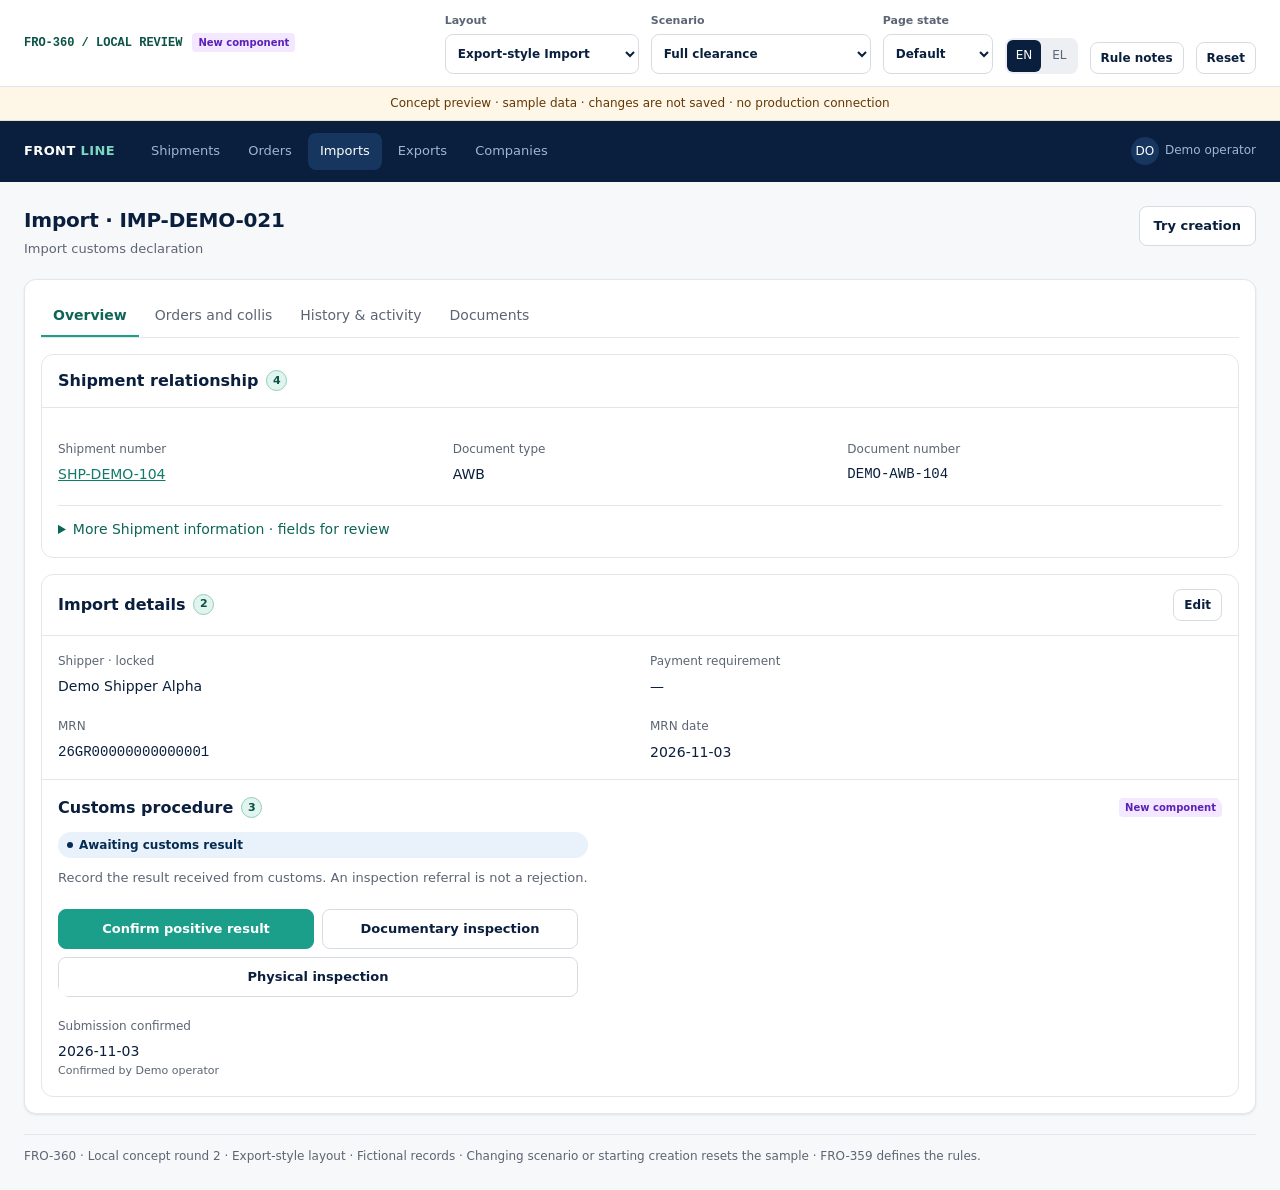
==== commit a57643b2: "Align Import concept preview with Export page structure" ====
--- a/previews/fro360/index.html
+++ b/previews/fro360/index.html
@@ -9,12 +9,16 @@
 @media(min-width:1450px){.layout{grid-template-columns:minmax(0,2fr) minmax(350px,1fr)}}@media(max-width:1050px){.review-controls{gap:8px}.chrome-inner{gap:16px}.nav button{padding:8px}.user{display:none}.layout,.layout.c{grid-template-columns:minmax(0,1.4fr) minmax(280px,1fr)}.gallery{gap:12px}.mini{height:190px}.facts{gap:14px}}
 @media(max-width:760px){main{padding:16px}.review-bar{padding:12px 16px}.review-top{align-items:flex-start}.review-controls{width:100%;display:grid;grid-template-columns:1fr 1fr}.review-controls select{max-width:none}.review-controls .lang{justify-self:start}.preview-notice{padding:8px 16px}.chrome-inner{padding:12px 16px;gap:12px;flex-wrap:wrap}.nav{flex-basis:100%;order:2}.nav button{padding:6px 10px}.page-top{flex-direction:column;gap:12px}.page-top>.row{width:100%}.layout,.layout.c,.action-hero .card-body{grid-template-columns:1fr}.gallery{grid-template-columns:1fr}.mini{height:180px}.mini-grid{height:110px}.direction-card .card-body{padding:16px}.ref-strip{grid-template-columns:1fr}.ref-strip .mini{display:none}.form-grid{grid-template-columns:1fr}.form-grid>.wide{grid-column:auto}.notes-list{grid-template-columns:1fr}.direction-note{align-items:flex-start}.facts{grid-template-columns:1fr 1fr}.card-head{align-items:flex-start}.action-buttons>.btn{flex-basis:100%}.form-actions .btn{flex:1}.review-top>.row{justify-content:space-between;width:100%}.comparison-footer{align-items:flex-start}.table-wrap table{min-width:480px}.section-nav{gap:18px}.modal-head,.modal-body{padding:16px}.modal-foot{padding:12px 16px}.modal-foot .btn{flex:1}.modal-head h2{font-size:16px}}
 @media(prefers-reduced-motion:reduce){*{animation:none!important;scroll-behavior:auto!important}}
+
+/* Round 2: FRO-350/352 full-width cards and production horizontal tabs. */
+.record-frame{padding:16px}.record-tabs{display:flex;gap:4px;border-bottom:1px solid var(--border);overflow-x:auto}.record-tabs button{flex:none;background:none;border:0;border-bottom:2px solid transparent;padding:8px 12px;font:inherit;font-weight:500;color:var(--muted);cursor:pointer;white-space:nowrap}.record-tabs button[aria-selected=true]{border-bottom-color:#1b9e8a;color:#0e6557;font-weight:600}.record-tabs button:focus-visible{outline:2px solid #1b9e8a;outline-offset:-2px}.record-panel{padding-top:16px}.relationship-fields{grid-template-columns:repeat(3,minmax(0,1fr));margin-top:16px}.record-panel>.card{box-shadow:none}.embedded-status{border-top:1px solid var(--border);padding:16px}.embedded-status .action-card{border:0;box-shadow:none;background:none}.embedded-status .action-card .card-head{padding:0 0 12px;border:0}.embedded-status .action-card .card-body{padding:0;display:flex;justify-content:space-between;gap:20px;align-items:flex-start}.embedded-status .action-buttons{margin:0;max-width:520px}.embedded-status .action-title{display:none}.embedded-status .action-text{max-width:680px}.milestone-fields{grid-template-columns:repeat(2,minmax(0,1fr));margin-top:20px}.context-disclosure{margin-top:20px;border-top:1px solid var(--border);padding-top:12px}.context-disclosure summary{color:#0e6557;cursor:pointer;font-weight:500}.context-disclosure>.card{margin-top:12px}.creation-status{margin-top:20px;border-top:1px solid var(--border);padding-top:16px}.creation-footer{justify-content:space-between}.record-panel .facts{gap:20px}.record-panel .facts dd{font-size:14px}.record-panel .facts dt{font-size:12px}
+@media(max-width:760px){.record-frame{padding:12px}.relationship-fields,.milestone-fields,.record-panel .facts{grid-template-columns:1fr}.embedded-status .action-card .card-body{display:block}.embedded-status .action-buttons{margin-top:16px;max-width:none}.creation-footer{align-items:stretch;flex-direction:column}.embedded-status{padding:12px}}
 </style></head><body><a class="skip" href="#main">Skip to content / Μετάβαση στο περιεχόμενο</a><div id="app"></div><dialog id="modal" aria-labelledby="modal-title"></dialog><div id="toast" role="status" aria-live="polite"></div><script>'use strict';
 const TODAY='2026-11-03', MRN='26GR00000000000001';
 const q=new URLSearchParams(location.search);
-const choices={layout:['compare','a','b','c','reference'],view:['details','create'],scenario:['full','partial','draft','documentary','physical','no-payment','paid','complete','cancelled','readonly'],state:['default','loading','empty','error']};
+const choices={layout:['export','compare','a','b','c','reference'],view:['details','create'],scenario:['full','partial','draft','documentary','physical','no-payment','paid','complete','cancelled','readonly'],state:['default','loading','empty','error']};
 const pick=(key,fallback)=>choices[key].includes(q.get(key))?q.get(key):fallback;
-let ui={lang:q.get('lang')==='el'?'el':'en',layout:pick('layout','compare'),view:pick('view','details'),scenario:pick('scenario','full'),state:pick('state','default'),tab:'goods',notes:q.get('notes')==='1',edit:false};
+let ui={lang:q.get('lang')==='el'?'el':'en',layout:pick('layout','export'),view:pick('view','details'),scenario:pick('scenario','full'),state:pick('state','default'),tab:'overview',notes:q.get('notes')==='1',edit:false};
 const tx=(en,el)=>ui.lang==='el'?el:en;
 const esc=v=>String(v??'').replace(/[&<>"']/g,c=>({'&':'&amp;','<':'&lt;','>':'&gt;','"':'&quot;',"'":'&#39;'}[c]));
 const statuses={draft:['Awaiting submission','Αναμονή υποβολής'],result:['Awaiting customs result','Αναμονή αποτελέσματος τελωνείου'],documentary:['Awaiting documentary inspection','Αναμονή ελέγχου εγγράφων'],physical:['Awaiting physical inspection','Αναμονή φυσικού ελέγχου'],payment:['Awaiting payment','Αναμονή πληρωμής'],permit:['Awaiting Άδεια Τελωνισθέντων Εμπορευμάτων','Αναμονή Άδειας Τελωνισθέντων Εμπορευμάτων'],complete:['Completed','Ολοκληρώθηκε']};
@@ -34,7 +38,7 @@
  if(['documentary','physical'].includes(ui.scenario)){record.stage=ui.scenario;record.events.push(ev(ui.scenario));}
  if(['no-payment','paid','complete'].includes(ui.scenario)){record.payment=ui.scenario!=='no-payment';record.stage=ui.scenario==='complete'?'complete':'permit';record.events.push(ev('positive',TODAY,{payment:record.payment}));if(record.payment)record.events.push(ev('payment'));if(record.stage==='complete')record.events.push(ev('receipt'));}
  if(ui.scenario==='cancelled'){record.cancelled=true;record.reason=tx('Wrong sample record','Λανθασμένη δοκιμαστική εγγραφή');record.events.push(ev('cancel'));}
- form={shipment:'',shipper:'',selected:[],advanced:false,stage:'result',payment:'yes',mrn:'',mrnDate:'',submissionDate:'',inspectionDate:'',positiveDate:'',paymentDate:'',receiptDate:''};ui.tab='goods';ui.edit=false;editDraft=null;
+ form={shipment:'',shipper:'',selected:[],advanced:false,stage:'result',payment:'yes',mrn:'',mrnDate:'',submissionDate:'',inspectionDate:'',positiveDate:'',paymentDate:'',receiptDate:''};ui.tab='overview';ui.edit=false;editDraft=null;
 }
 resetFixture();
 const btn=(label,action,cls='',extra='')=>`<button type="button" class="btn ${cls}" data-action="${action}" ${extra}>${label}</button>`;
@@ -47,7 +51,7 @@
 function announce(text){const t=document.querySelector('#toast');t.textContent=text;t.classList.add('visible');clearTimeout(toastTimer);toastTimer=setTimeout(()=>t.classList.remove('visible'),5500);}
 function reviewer(){
  const scenarios=[['full','Full clearance','Πλήρης εκτελωνισμός'],['partial','Later partial declaration','Επόμενη μερική διασάφηση'],['draft','Before submission','Πριν από την υποβολή'],['documentary','Documentary inspection','Έλεγχος εγγράφων'],['physical','Physical inspection','Φυσικός έλεγχος'],['no-payment','No payment required','Δεν απαιτείται πληρωμή'],['paid','Paid, awaiting Άδεια','Πληρωμή · αναμονή Άδειας'],['complete','Completed','Ολοκληρωμένο'],['cancelled','Cancelled record','Ακυρωμένη εγγραφή'],['readonly','Read-only review','Προβολή χωρίς επεξεργασία']];
- return `<div class="review-bar"><div class="review-top"><div class="row"><span class="review-id">FRO-360 / ${tx('LOCAL REVIEW','ΤΟΠΙΚΗ ΠΡΟΕΠΙΣΚΟΠΗΣΗ')}</span>${fresh()}</div><div class="review-controls"><label>${tx('Layout','Διάταξη')}<select id="layout" data-control="layout">${[['compare','Compare directions','Σύγκριση προτάσεων'],['a','A · Overview first','A · Επισκόπηση'],['b','B · Action first','B · Επόμενη ενέργεια'],['c','C · Context first','C · Πληροφορίες μαζί'],['reference','Shipment reference','Αναφορά Shipment']].map(([v,en,el])=>`<option value="${v}" ${ui.layout===v?'selected':''}>${tx(en,el)}</option>`).join('')}</select></label><label>${tx('Scenario','Σενάριο')}<select id="scenario" data-control="scenario">${scenarios.map(([v,en,el])=>`<option value="${v}" ${ui.scenario===v?'selected':''}>${tx(en,el)}</option>`).join('')}</select></label><label>${tx('Page state','Κατάσταση σελίδας')}<select id="state" data-control="state">${[['default','Default','Κανονική'],['loading','Loading','Φόρτωση'],['empty','Empty','Χωρίς δεδομένα'],['error','Error','Σφάλμα']].map(([v,en,el])=>`<option value="${v}" ${ui.state===v?'selected':''}>${tx(en,el)}</option>`).join('')}</select></label><div class="lang"><button class="${ui.lang==='en'?'active':''}" data-action="lang" data-lang="en" aria-label="English" aria-pressed="${ui.lang==='en'}">EN</button><button class="${ui.lang==='el'?'active':''}" data-action="lang" data-lang="el" aria-label="Ελληνικά" aria-pressed="${ui.lang==='el'}">EL</button></div>${btn(tx('Rule notes','Κανόνες'),'notes','sm',`aria-expanded="${ui.notes}"`)}${btn(tx('Reset','Επαναφορά'),'reset','sm')}</div></div></div><div class="preview-notice">${tx('Concept preview · sample data · changes are not saved · no production connection','Προεπισκόπηση ιδέας · δοκιμαστικά δεδομένα · οι αλλαγές δεν αποθηκεύονται · χωρίς σύνδεση με την παραγωγή')}</div>`;
+ return `<div class="review-bar"><div class="review-top"><div class="row"><span class="review-id">FRO-360 / ${tx('LOCAL REVIEW','ΤΟΠΙΚΗ ΠΡΟΕΠΙΣΚΟΠΗΣΗ')}</span>${fresh()}</div><div class="review-controls"><label>${tx('Layout','Διάταξη')}<select id="layout" data-control="layout">${[['export','Export-style Import','Εισαγωγή με διάταξη Export'],['compare','Earlier concepts A–C','Προηγούμενες προτάσεις A–C'],['a','A · Overview first','A · Επισκόπηση'],['b','B · Action first','B · Επόμενη ενέργεια'],['c','C · Context first','C · Πληροφορίες μαζί'],['reference','Shipment reference','Αναφορά Shipment']].map(([v,en,el])=>`<option value="${v}" ${ui.layout===v?'selected':''}>${tx(en,el)}</option>`).join('')}</select></label><label>${tx('Scenario','Σενάριο')}<select id="scenario" data-control="scenario">${scenarios.map(([v,en,el])=>`<option value="${v}" ${ui.scenario===v?'selected':''}>${tx(en,el)}</option>`).join('')}</select></label><label>${tx('Page state','Κατάσταση σελίδας')}<select id="state" data-control="state">${[['default','Default','Κανονική'],['loading','Loading','Φόρτωση'],['empty','Empty','Χωρίς δεδομένα'],['error','Error','Σφάλμα']].map(([v,en,el])=>`<option value="${v}" ${ui.state===v?'selected':''}>${tx(en,el)}</option>`).join('')}</select></label><div class="lang"><button class="${ui.lang==='en'?'active':''}" data-action="lang" data-lang="en" aria-label="English" aria-pressed="${ui.lang==='en'}">EN</button><button class="${ui.lang==='el'?'active':''}" data-action="lang" data-lang="el" aria-label="Ελληνικά" aria-pressed="${ui.lang==='el'}">EL</button></div>${btn(tx('Rule notes','Κανόνες'),'notes','sm',`aria-expanded="${ui.notes}"`)}${btn(tx('Reset','Επαναφορά'),'reset','sm')}</div></div></div><div class="preview-notice">${tx('Concept preview · sample data · changes are not saved · no production connection','Προεπισκόπηση ιδέας · δοκιμαστικά δεδομένα · οι αλλαγές δεν αποθηκεύονται · χωρίς σύνδεση με την παραγωγή')}</div>`;
 }
 function shell(){return `<header class="chrome"><div class="chrome-inner"><div class="brand">FRONT <span>LINE</span></div><nav class="nav" aria-label="${tx('Preview navigation','Πλοήγηση προεπισκόπησης')}"><button data-action="reference">${tx('Shipments','Αποστολές')}</button><button data-action="nav-info">${tx('Orders','Παραγγελίες')}</button><button class="active" data-action="details">${tx('Imports','Εισαγωγές')}</button><button data-action="nav-info">${tx('Exports','Εξαγωγές')}</button><button data-action="nav-info">${tx('Companies','Εταιρείες')}</button></nav><div class="user"><span class="avatar">DO</span>${tx('Demo operator','Δοκιμαστικός χρήστης')}</div></div></header>`;}
 const directions={a:['Overview first','Επισκόπηση πρώτα','Import facts and covered goods lead. Customs actions and Shipment context stay alongside.','Πρώτα τα στοιχεία και τα καλυπτόμενα κόλι. Οι τελωνειακές ενέργειες και η αποστολή παραμένουν δίπλα.','Familiar record layout; related detail needs more scrolling.','Οικεία διάταξη εγγραφής · οι πρόσθετες πληροφορίες απαιτούν κύλιση.'],b:['Action first','Επόμενη ενέργεια πρώτα','Put the next customs action above the record, then review details and goods below.','Η επόμενη τελωνειακή ενέργεια πάνω από την εγγραφή, με στοιχεία και κόλι από κάτω.','Faster daily processing; transport context is less prominent.','Γρήγορη καθημερινή εργασία · λιγότερη έμφαση στα μεταφορικά στοιχεία.'],c:['Context first','Πληροφορίες μαζί','Give Shipment information and packing more room, next to the customs procedure.','Περισσότερος χώρος για αποστολή και συσκευασία, δίπλα στην τελωνειακή διαδικασία.','More information in one place; a denser working screen.','Περισσότερες πληροφορίες μαζί · πυκνότερη οθόνη εργασίας.']};
@@ -75,13 +79,13 @@
 function filesHtml(){return `<div class="card-body"><p class="small muted">${tx('Optional sample files. Simulating an attachment never changes customs status.','Προαιρετικά δοκιμαστικά αρχεία. Η προσομοίωση επισύναψης δεν αλλάζει την τελωνειακή κατάσταση.')}</p>${record.files.length?record.files.map(f=>`<div class="file-row"><span class="file-icon">PDF</span><div class="name">${esc(f.name)}<small>${tx('Fixture only · no file was uploaded','Δοκιμαστικό · δεν μεταφορτώθηκε αρχείο')}</small></div>${!afterPositive(record)&&canEdit()?btn(tx('Remove','Αφαίρεση'),'file-remove','sm',`data-id="${f.id}"`):'<span class="tag">'+tx('Retained','Διατηρείται')+'</span>'}</div>`).join(''):`<div class="empty" style="padding:24px"><p>${tx('No files attached','Δεν υπάρχουν συνημμένα')}</p></div>`}${canEdit()?btn(tx('Simulate an attachment','Προσομοίωση επισύναψης'),'file-add','spaced'):''}</div>`;}
 function goodsCard(){let body=ui.tab==='history'?`<div class="card-body">${historyHtml()}</div>`:ui.tab==='files'?filesHtml():`${record.selected.length?goodsTable(record.selected):`<div class="empty"><p>${tx('No goods selected yet','Δεν έχουν επιλεγεί κόλι')}</p></div>`}<div class="card-foot">${mark(1)} ${record.selected.length} ${tx('covered collis · grouping by the linked Shipment’s Orders','καλυπτόμενα κόλι · ομαδοποίηση από τις παραγγελίες της συνδεδεμένης αποστολής')}. ${record.stage!=='draft'?tx('Coverage locked at submission.','Η κάλυψη κλείδωσε στην υποβολή.'):tx('Coverage can be edited before submission.','Η κάλυψη αλλάζει πριν από την υποβολή.')}</div>`;return `<section class="card"><div class="section-nav" aria-label="${tx('Record sections','Ενότητες εγγραφής')}">${[['goods','Covered goods','Καλυπτόμενα κόλι'],['history','History','Ιστορικό'],['files','Files','Αρχεία']].map(([id,en,el])=>`<button data-action="tab" data-tab="${id}" class="${ui.tab===id?'active':''}" aria-pressed="${ui.tab===id}">${tx(en,el)}<span class="count">${id==='goods'?record.selected.length:id==='history'?record.events.length:record.files.length}</span></button>`).join('')}</div>${body}</section>`;}
 function shipmentContext(expanded=false,reference=false){return `<section class="card"><div class="card-head"><h2>${tx('Shipment context','Στοιχεία αποστολής')} ${mark(4)}</h2>${reference?'':fresh()}</div><div class="context-top"><div class="row between"><span class="mono">SHP-DEMO-104</span><span class="source-tag">${tx('Read-only · Shipment','Μόνο ανάγνωση · αποστολή')}</span></div><p class="small muted spaced" style="margin-top:8px">${tx('All values below describe the whole Shipment, not only this declaration’s selected goods.','Τα στοιχεία αφορούν ολόκληρη την αποστολή, όχι μόνο τα κόλι αυτής της διασάφησης.')}</p></div><div class="card-body"><dl class="facts"><div class="wide"><dt>${tx('Transport document','Μεταφορικό έγγραφο')}</dt><dd class="mono">AWB · DEMO-AWB-104</dd></div><div><dt>${tx('Client','Πελάτης')}</dt><dd>Demo Client Alpha<small>DEMO-201, DEMO-202</small></dd></div><div><dt>${tx('Vessel','Πλοίο')}</dt><dd>Demo Vessel Blue<small>${tx('From the participating Orders','Από τις συμμετέχουσες παραγγελίες')}</small></dd></div>${expanded?`<div><dt>${tx('Physical status','Φυσική κατάσταση')}</dt><dd>${tx('Arrived','Αφίχθηκε')}</dd></div><div><dt>${tx('Transport pieces','Μονάδες μεταφοράς')}</dt><dd>2</dd></div>`:''}</dl>${expanded?`<div class="spaced"><div class="overline">${tx('Transport packing · whole Shipment','Συσκευασία μεταφοράς · όλη η αποστολή')}</div><div class="piece"><div><strong>${tx('Pallet DEMO-P1','Παλέτα DEMO-P1')}</strong><small>DEMO-HU-001 + DEMO-HU-002</small></div><div class="mono small">120 × 80 × 95 cm<br>120 kg</div></div><div class="piece"><div><strong>${tx('Individual colli','Μεμονωμένο κόλι')}</strong><small>DEMO-HU-003</small></div><div class="mono small">60 × 40 × 35 cm<br>32 kg</div></div><div class="row between spaced"><span>${tx('Whole-Shipment gross','Μικτό βάρος όλης της αποστολής')}</span><strong class="mono">152 kg</strong></div><p class="small muted">${tx('Illustrative fixture total; each transport piece is counted once. Field and total requirements remain for employee review.','Ενδεικτικό σύνολο δοκιμαστικών δεδομένων· κάθε μονάδα μετρά μία φορά. Τα πεδία και τα σύνολα παραμένουν προς συζήτηση.')}</p></div>`:btn(tx('Explore the full Shipment context','Πλήρη στοιχεία αποστολής'),'context','sm spaced')}</div><div class="card-foot">${tx('Candidate related fields — tell us what helps your daily work.','Υποψήφια σχετικά πεδία — πείτε μας τι χρειάζεστε στην καθημερινή εργασία.')}</div></section>`;}
-function details(){let d=directions[ui.layout]||directions.a;return `<div class="page-top"><div><div class="breadcrumbs">${tx('Imports / Details','Εισαγωγές / Στοιχεία')}</div><div class="titleline"><h1>${record.id}</h1>${badge()}</div><p class="subtitle">${tx('One declaration · linked to','Μία διασάφηση · συνδέεται με')} <span class="mono">${record.shipment}</span> · ${record.selected.length} ${tx('collis','κόλι')}</p></div><div class="row">${btn(tx('Compare layouts','Σύγκριση διατάξεων'),'compare')}${btn(tx('Try creation','Δοκιμή δημιουργίας'),'create')}</div></div><div class="direction-note"><span class="direction-letter">${ui.layout.toUpperCase()}</span><div><strong>${tx(d[0],d[1])}</strong> <span class="small muted">${tx(d[4],d[5])}</span><div class="small">${fresh()} ${tx('Import workbench, action card and referenced-context composition','Χώρος εισαγωγής, κάρτα ενεργειών και σύνθεση σχετικών πληροφοριών')}</div></div></div>${record.cancelled?`<div class="notice warning spaced">${tx('Record cancelled. History and former coverage remain; this does not withdraw a customs declaration.','Η εγγραφή ακυρώθηκε. Διατηρείται το ιστορικό και η προηγούμενη κάλυψη· δεν ανακαλείται τελωνειακή διασάφηση.')}</div>`:''}${ui.layout==='b'?`<div style="margin-bottom:16px">${actionCard(true)}</div>`:''}<div class="layout ${ui.layout==='c'?'c':''}"><div class="stack">${ui.layout==='c'?shipmentContext(true):factsCard()}${goodsCard()}</div><aside class="stack">${ui.layout==='c'?factsCard():''}${ui.layout!=='b'?actionCard():''}${ui.layout!=='c'?shipmentContext(false):''}<div class="notice">${mark(5)} ${tx('Customs completion does not move goods or change the Order’s customs regime.','Η τελωνειακή ολοκλήρωση δεν μετακινεί κόλι και δεν αλλάζει το καθεστώς της παραγγελίας.')}</div></aside></div>${record.stage==='draft'&&canEdit()?`<div class="footer-note row between"><span>${tx('Mistaken pre-submission record? Cancellation is manager-only.','Λανθασμένη εγγραφή πριν την υποβολή; Η ακύρωση επιτρέπεται μόνο σε διαχειριστή.')}</span>${btn(tx('Simulate manager cancellation','Προσομοίωση ακύρωσης διαχειριστή'),'cancel-record','sm danger')}</div>`:''}`;}
+function legacyDetails(){let d=directions[ui.layout]||directions.a;return `<div class="page-top"><div><div class="breadcrumbs">${tx('Imports / Details','Εισαγωγές / Στοιχεία')}</div><div class="titleline"><h1>${record.id}</h1>${badge()}</div><p class="subtitle">${tx('One declaration · linked to','Μία διασάφηση · συνδέεται με')} <span class="mono">${record.shipment}</span> · ${record.selected.length} ${tx('collis','κόλι')}</p></div><div class="row">${btn(tx('Compare layouts','Σύγκριση διατάξεων'),'compare')}${btn(tx('Try creation','Δοκιμή δημιουργίας'),'create')}</div></div><div class="direction-note"><span class="direction-letter">${ui.layout.toUpperCase()}</span><div><strong>${tx(d[0],d[1])}</strong> <span class="small muted">${tx(d[4],d[5])}</span><div class="small">${fresh()} ${tx('Import workbench, action card and referenced-context composition','Χώρος εισαγωγής, κάρτα ενεργειών και σύνθεση σχετικών πληροφοριών')}</div></div></div>${record.cancelled?`<div class="notice warning spaced">${tx('Record cancelled. History and former coverage remain; this does not withdraw a customs declaration.','Η εγγραφή ακυρώθηκε. Διατηρείται το ιστορικό και η προηγούμενη κάλυψη· δεν ανακαλείται τελωνειακή διασάφηση.')}</div>`:''}${ui.layout==='b'?`<div style="margin-bottom:16px">${actionCard(true)}</div>`:''}<div class="layout ${ui.layout==='c'?'c':''}"><div class="stack">${ui.layout==='c'?shipmentContext(true):factsCard()}${goodsCard()}</div><aside class="stack">${ui.layout==='c'?factsCard():''}${ui.layout!=='b'?actionCard():''}${ui.layout!=='c'?shipmentContext(false):''}<div class="notice">${mark(5)} ${tx('Customs completion does not move goods or change the Order’s customs regime.','Η τελωνειακή ολοκλήρωση δεν μετακινεί κόλι και δεν αλλάζει το καθεστώς της παραγγελίας.')}</div></aside></div>${record.stage==='draft'&&canEdit()?`<div class="footer-note row between"><span>${tx('Mistaken pre-submission record? Cancellation is manager-only.','Λανθασμένη εγγραφή πριν την υποβολή; Η ακύρωση επιτρέπεται μόνο σε διαχειριστή.')}</span>${btn(tx('Simulate manager cancellation','Προσομοίωση ακύρωσης διαχειριστή'),'cancel-record','sm danger')}</div>`:''}`;}
 function advancedFields(){let s=form.stage;let submitted=s!=='draft',positive=['payment','permit','complete'].includes(s),paid=positive&&s!=='payment'&&form.payment==='yes';return `<div class="form-grid"><label class="field"><span>${tx('Stage to record','Κατάσταση προς καταχώριση')}</span><select name="stage" id="entry-stage">${Object.keys(statuses).filter(s=>s!=='draft').map(s=>`<option value="${s}" ${form.stage===s?'selected':''}>${stageText(s)}</option>`).join('')}</select></label>${positive?`<label class="field"><span>${tx('Payment requirement','Απαίτηση πληρωμής')}</span><select name="payment" id="entry-payment"><option value="yes" ${form.payment==='yes'?'selected':''}>${tx('Payment required','Απαιτείται πληρωμή')}</option>${s==='payment'?'':`<option value="no" ${form.payment==='no'?'selected':''}>${tx('No payment required','Δεν απαιτείται πληρωμή')}</option>`}</select></label>`:''}${submitted?field('mrn','MRN',form.mrn,'text','',true)+field('mrnDate',tx('MRN date','Ημερομηνία MRN'),form.mrnDate,'date','',true)+field('submissionDate',tx('Submission confirmation date','Ημερομηνία επιβεβαίωσης υποβολής'),form.submissionDate,'date','',true):''}${['documentary','physical'].includes(s)?field('inspectionDate',tx('Inspection referral date','Ημερομηνία παραπομπής σε έλεγχο'),form.inspectionDate,'date','',true):''}${positive?field('positiveDate',tx('Positive-result confirmation date','Ημερομηνία επιβεβαίωσης θετικού αποτελέσματος'),form.positiveDate,'date','',true):''}${paid?field('paymentDate',tx('Payment confirmation date','Ημερομηνία επιβεβαίωσης πληρωμής'),form.paymentDate,'date','',true):''}${s==='complete'?field('receiptDate',tx('Άδεια receipt date','Ημερομηνία παραλαβής Άδειας'),form.receiptDate,'date','',true):''}</div><div class="notice spaced">${tx('Record only facts that are known. This example path has no earlier inspections; do not invent missing milestones.','Καταχωρίστε μόνο γνωστά γεγονότα. Η ενδεικτική διαδρομή δεν έχει προηγούμενους ελέγχους· μην επινοείτε ορόσημα.')}</div>${btn(tx('Use sample MRN and dates','Συμπλήρωση δοκιμαστικών MRN και ημερομηνιών'),'fixture-dates','sm spaced')}`;}
-function creation(){return `<div class="page-top"><div><div class="breadcrumbs">${tx('Imports / New Import','Εισαγωγές / Νέα εισαγωγή')}</div><h1>${tx('Create Import','Δημιουργία εισαγωγής')}</h1><p class="subtitle">${tx('Start with a Shipment. All eligible goods are selected for the normal full-clearance case.','Ξεκινήστε από την αποστολή. Όλα τα επιλέξιμα κόλι επιλέγονται για τον συνήθη πλήρη εκτελωνισμό.')}</p></div>${btn(tx('Back to sample details','Επιστροφή στα δοκιμαστικά στοιχεία'),'details')}</div><div class="direction-note">${fresh()}<span>${tx('Shared creation concept · same behavior in all three directions','Κοινή πρόταση δημιουργίας · ίδια συμπεριφορά και στις τρεις διατάξεις')}</span></div><form id="create-form" novalidate><div class="layout"><div class="stack"><section class="card"><div class="card-head"><h2>1 · ${tx('Shipment & Shipper','Αποστολή & αποστολέας')}</h2></div><div class="card-body form-grid"><label class="field"><span>${tx('Shipment','Αποστολή')} *</span><select name="shipment" id="shipment"><option value="">${tx('Select a Shipment','Επιλέξτε αποστολή')}</option><option value="SHP-DEMO-104" ${form.shipment?'selected':''}>SHP-DEMO-104 · DEMO-AWB-104</option></select><small>${tx('Fictional existing Shipment. Fixed after creation.','Υπάρχουσα δοκιμαστική αποστολή. Δεν αλλάζει μετά τη δημιουργία.')}</small></label>${companySelect(form.shipper)}</div></section><section class="card"><div class="card-head"><h2>2 · ${tx('Goods covered by this declaration','Κόλι που καλύπτει η διασάφηση')} ${mark(1)}</h2><span class="tag">${form.selected.length} / ${eligible().length} ${tx('eligible','επιλέξιμα')}</span></div>${form.shipment?goodsTable(form.selected,true):`<div class="empty"><p>${tx('Choose a Shipment to see its goods.','Επιλέξτε αποστολή για να δείτε τα κόλι της.')}</p></div>`}<div class="card-foot">${tx('Whole-Order selection selects its collis. Empty coverage is allowed only before submission.','Η επιλογή παραγγελίας επιλέγει τα κόλι της. Κενή κάλυψη επιτρέπεται μόνο πριν την υποβολή.')}</div></section><section class="card"><div class="card-head"><h2>3 · ${tx('Starting point','Αφετηρία διαδικασίας')}</h2></div><div class="card-body"><label class="check-label"><input type="checkbox" name="advanced" id="advanced" ${form.advanced?'checked':''}><strong>${tx('Record a procedure already underway','Καταχώριση διαδικασίας που έχει ήδη ξεκινήσει')}</strong></label><p class="small muted spaced">${tx('Normally start at Awaiting submission. Use this only when actual confirmations are already known.','Συνήθως ξεκινά στην Αναμονή υποβολής. Χρησιμοποιήστε το μόνο όταν είναι γνωστές οι πραγματικές επιβεβαιώσεις.')}</p>${form.advanced?`<div class="spaced">${advancedFields()}</div>`:''}</div></section></div><aside class="stack"><section class="card"><div class="card-head"><h2>${tx('Creation review','Έλεγχος δημιουργίας')}</h2></div><div class="card-body stack"><dl class="facts single"><div><dt>${tx('Shipment','Αποστολή')}</dt><dd class="mono">${form.shipment||'—'}</dd></div><div><dt>${tx('Shipper','Αποστολέας')}</dt><dd>${esc(form.shipper)||tx('Not selected yet','Δεν επιλέχθηκε ακόμη')}</dd></div><div><dt>${tx('Covered collis','Καλυπτόμενα κόλι')}</dt><dd>${form.selected.length}</dd></div><div><dt>${tx('Initial status','Αρχική κατάσταση')}</dt><dd>${stageText(form.advanced?form.stage:'draft')}</dd></div></dl><div class="notice">${tx('Saving this sample changes this browser preview only.','Η αποθήκευση αλλάζει μόνο αυτή την προεπισκόπηση.')}</div><div id="create-error" class="notice error hidden" role="alert"></div><button class="btn primary full" type="submit">${tx('Create sample Import','Δημιουργία δοκιμαστικής εισαγωγής')}</button></div></section><div class="notice warning">${mark(6)} ${tx('Whole-colli coverage is provisional. A partial shipment example does not establish whether sub-colli clearance is required.','Η κάλυψη ολόκληρων κόλι είναι προσωρινή παραδοχή. Το παράδειγμα δεν επιβεβαιώνει αν απαιτείται εκτελωνισμός μέρους ενός κόλι.')}</div></aside></div></form>`;}
+function legacyCreation(){return `<div class="page-top"><div><div class="breadcrumbs">${tx('Imports / New Import','Εισαγωγές / Νέα εισαγωγή')}</div><h1>${tx('Create Import','Δημιουργία εισαγωγής')}</h1><p class="subtitle">${tx('Start with a Shipment. All eligible goods are selected for the normal full-clearance case.','Ξεκινήστε από την αποστολή. Όλα τα επιλέξιμα κόλι επιλέγονται για τον συνήθη πλήρη εκτελωνισμό.')}</p></div>${btn(tx('Back to sample details','Επιστροφή στα δοκιμαστικά στοιχεία'),'details')}</div><div class="direction-note">${fresh()}<span>${tx('Shared creation concept · same behavior in all three directions','Κοινή πρόταση δημιουργίας · ίδια συμπεριφορά και στις τρεις διατάξεις')}</span></div><form id="create-form" novalidate><div class="layout"><div class="stack"><section class="card"><div class="card-head"><h2>1 · ${tx('Shipment & Shipper','Αποστολή & αποστολέας')}</h2></div><div class="card-body form-grid"><label class="field"><span>${tx('Shipment','Αποστολή')} *</span><select name="shipment" id="shipment"><option value="">${tx('Select a Shipment','Επιλέξτε αποστολή')}</option><option value="SHP-DEMO-104" ${form.shipment?'selected':''}>SHP-DEMO-104 · DEMO-AWB-104</option></select><small>${tx('Fictional existing Shipment. Fixed after creation.','Υπάρχουσα δοκιμαστική αποστολή. Δεν αλλάζει μετά τη δημιουργία.')}</small></label>${companySelect(form.shipper)}</div></section><section class="card"><div class="card-head"><h2>2 · ${tx('Goods covered by this declaration','Κόλι που καλύπτει η διασάφηση')} ${mark(1)}</h2><span class="tag">${form.selected.length} / ${eligible().length} ${tx('eligible','επιλέξιμα')}</span></div>${form.shipment?goodsTable(form.selected,true):`<div class="empty"><p>${tx('Choose a Shipment to see its goods.','Επιλέξτε αποστολή για να δείτε τα κόλι της.')}</p></div>`}<div class="card-foot">${tx('Whole-Order selection selects its collis. Empty coverage is allowed only before submission.','Η επιλογή παραγγελίας επιλέγει τα κόλι της. Κενή κάλυψη επιτρέπεται μόνο πριν την υποβολή.')}</div></section><section class="card"><div class="card-head"><h2>3 · ${tx('Starting point','Αφετηρία διαδικασίας')}</h2></div><div class="card-body"><label class="check-label"><input type="checkbox" name="advanced" id="advanced" ${form.advanced?'checked':''}><strong>${tx('Record a procedure already underway','Καταχώριση διαδικασίας που έχει ήδη ξεκινήσει')}</strong></label><p class="small muted spaced">${tx('Normally start at Awaiting submission. Use this only when actual confirmations are already known.','Συνήθως ξεκινά στην Αναμονή υποβολής. Χρησιμοποιήστε το μόνο όταν είναι γνωστές οι πραγματικές επιβεβαιώσεις.')}</p>${form.advanced?`<div class="spaced">${advancedFields()}</div>`:''}</div></section></div><aside class="stack"><section class="card"><div class="card-head"><h2>${tx('Creation review','Έλεγχος δημιουργίας')}</h2></div><div class="card-body stack"><dl class="facts single"><div><dt>${tx('Shipment','Αποστολή')}</dt><dd class="mono">${form.shipment||'—'}</dd></div><div><dt>${tx('Shipper','Αποστολέας')}</dt><dd>${esc(form.shipper)||tx('Not selected yet','Δεν επιλέχθηκε ακόμη')}</dd></div><div><dt>${tx('Covered collis','Καλυπτόμενα κόλι')}</dt><dd>${form.selected.length}</dd></div><div><dt>${tx('Initial status','Αρχική κατάσταση')}</dt><dd>${stageText(form.advanced?form.stage:'draft')}</dd></div></dl><div class="notice">${tx('Saving this sample changes this browser preview only.','Η αποθήκευση αλλάζει μόνο αυτή την προεπισκόπηση.')}</div><div id="create-error" class="notice error hidden" role="alert"></div><button class="btn primary full" type="submit">${tx('Create sample Import','Δημιουργία δοκιμαστικής εισαγωγής')}</button></div></section><div class="notice warning">${mark(6)} ${tx('Whole-colli coverage is provisional. A partial shipment example does not establish whether sub-colli clearance is required.','Η κάλυψη ολόκληρων κόλι είναι προσωρινή παραδοχή. Το παράδειγμα δεν επιβεβαιώνει αν απαιτείται εκτελωνισμός μέρους ενός κόλι.')}</div></aside></div></form>`;}
 function reference(){return `<div class="page-top"><div><div class="breadcrumbs">${tx('Existing Shipment screen · fixture reconstruction','Υπάρχουσα οθόνη αποστολής · δοκιμαστική αναπαράσταση')}</div><h1>SHP-DEMO-104</h1><p class="subtitle">${tx('Current screen sections and portal styling as a comparison reference. Not an existing Imports page.','Οι σημερινές ενότητες και το ύφος της πύλης ως αναφορά σύγκρισης. Δεν είναι υπάρχουσα οθόνη εισαγωγών.')}</p></div><div class="row">${btn(tx('Compare directions','Σύγκριση προτάσεων'),'compare')}${btn(tx('Back to Import','Επιστροφή στην εισαγωγή'),'details')}</div></div><div class="layout"><div class="stack"><section class="card"><div class="card-head"><h2>${tx('Transport and timing','Μεταφορά και χρόνοι')}</h2><span class="badge success">${tx('Arrived','Αφίχθηκε')}</span></div><div class="card-body"><dl class="facts"><div><dt>${tx('Mode','Τρόπος')}</dt><dd>${tx('Air','Αεροπορική')}</dd></div><div><dt>${tx('Document','Έγγραφο')}</dt><dd class="mono">DEMO-AWB-104</dd></div><div><dt>${tx('Origin','Αφετηρία')}</dt><dd>Demo Origin Warehouse</dd></div><div><dt>${tx('Destination','Προορισμός')}</dt><dd>Demo Receiving Warehouse</dd></div></dl></div></section>${shipmentContext(true,true)}</div><aside class="stack"><section class="card"><div class="card-head"><h2>${tx('Purchase orders','Παραγγελίες')}</h2></div><div class="card-body"><p class="mono">DEMO-201</p><p class="small muted">2 ${tx('collis','κόλι')}</p><hr style="border:0;border-top:1px solid var(--border);margin:16px 0"><p class="mono">DEMO-202</p><p class="small muted">1 ${tx('colli','κόλι')}</p></div></section><section class="card"><div class="card-head"><h2>${tx('Attachments','Συνημμένα')}</h2></div><div class="card-body muted">${tx('No sample files','Χωρίς δοκιμαστικά αρχεία')}</div></section><div class="notice">${tx('Read-only reference. Import fields and customs actions belong to the proposed directions, not this existing screen.','Αναφορά μόνο για ανάγνωση. Τα στοιχεία και οι ενέργειες εισαγωγής ανήκουν στις προτεινόμενες διατάξεις.')}</div></aside></div>`;}
 function stateContent(){if(ui.state==='loading')return `<section class="card"><div class="card-body" role="status"><p class="muted">${tx('Loading sample record…','Φόρτωση δοκιμαστικής εγγραφής…')}</p><div class="skeleton short spaced"></div><div class="skeleton big"></div><div class="skeleton"></div>${btn(tx('Finish simulated loading','Ολοκλήρωση δοκιμαστικής φόρτωσης'),'retry')}</div></section>`;return `<section class="card empty"><div class="symbol">${ui.state==='error'?'!':'○'}</div><h1>${ui.state==='error'?tx('Could not load the Import','Δεν ήταν δυνατή η φόρτωση'):tx('No sample results','Δεν υπάρχουν δοκιμαστικά αποτελέσματα')}</h1><p>${ui.state==='error'?tx('Simulated read failure. This is not “no Import”. Your sample edits remain available when you retry.','Προσομοίωση αποτυχίας ανάγνωσης, όχι απουσία εγγραφής. Οι αλλαγές διατηρούνται για επανάληψη.'):tx('An empty result does not create a record or select goods automatically.','Το κενό αποτέλεσμα δεν δημιουργεί εγγραφή και δεν επιλέγει αυτόματα κόλι.')}</p>${btn(tx('Return to sample data','Επιστροφή στα δοκιμαστικά δεδομένα'),'retry','primary')}</section>`;}
 function notes(){const list=[['Coverage belongs to the declaration','Η κάλυψη ανήκει στη διασάφηση','All eligible collis are initially selected. Another non-cancelled Import on the same Shipment excludes its collis. Order groups are a selection convenience.','Όλα τα επιλέξιμα κόλι προεπιλέγονται. Άλλη μη ακυρωμένη εισαγωγή στην ίδια αποστολή αποκλείει τα κόλι της. Οι ομάδες παραγγελιών διευκολύνουν την επιλογή.'],['Ownership and locks','Κυριότητα και κλειδώματα','Shipment is fixed at creation. Shipper and coverage lock at submission; MRN/date lock at positive result. Shipper is selected from existing Companies.','Η αποστολή είναι σταθερή από τη δημιουργία. Αποστολέας και κάλυψη κλειδώνουν στην υποβολή· MRN/ημερομηνία στο θετικό αποτέλεσμα.'],['One recorded next step','Ένα καταγεγραμμένο επόμενο βήμα','Inspection is not rejection. Explicit no-payment confirmation bypasses payment. Completion means receipt of the Άδεια, not its issuance or payment alone.','Ο έλεγχος δεν είναι απόρριψη. Η ρητή επιβεβαίωση μη απαίτησης πληρωμής παρακάμπτει την πληρωμή. Ολοκλήρωση σημαίνει παραλαβή Άδειας.'],['Related data stays read-only','Τα σχετικά στοιχεία μένουν μόνο για ανάγνωση','The Shipment context panel is a new composition of existing cards/facts. All displayed values are fictional whole-Shipment examples. Employees will decide the final field set and totals.','Το πλαίσιο αποστολής είναι νέα σύνθεση υπαρχουσών καρτών. Τα στοιχεία είναι δοκιμαστικά για όλη την αποστολή. Τα τελικά πεδία/σύνολα θα συζητηθούν με το τμήμα.'],['No physical side effects','Χωρίς φυσικές μεταβολές','Customs confirmation does not split Orders, move goods, change regimes or alter packing. All prototype actions are temporary and resettable.','Η τελωνειακή επιβεβαίωση δεν χωρίζει παραγγελίες, δεν μετακινεί κόλι και δεν αλλάζει καθεστώτα ή συσκευασία. Οι δοκιμαστικές ενέργειες είναι προσωρινές.'],['Whole-colli assumption remains open','Η παραδοχή ολόκληρου κόλι παραμένει ανοιχτή','Ask the department whether part of one colli can be cleared. FRO-359 remains pending this answer. The three layouts do not settle that business question.','Το τμήμα πρέπει να επιβεβαιώσει αν εκτελωνίζεται μέρος ενός κόλι. Το FRO-359 αναμένει αυτή την απάντηση. Οι διατάξεις δεν επιλύουν το επιχειρησιακό ερώτημα.']];return `<section class="notes" id="rule-notes"><div class="row between"><h2>${tx('Review notes · FRO-359 rules','Σημειώσεις · κανόνες FRO-359')}</h2>${fresh()}</div><p class="small muted">${tx('New compositions: Import workbench, customs action panel, related-context panel and this reviewer toolbar/notes layer. Existing controls and tokens are mirrored from the portal.','Νέες συνθέσεις: χώρος εισαγωγής, τελωνειακές ενέργειες, σχετικά στοιχεία και εργαλεία ανασκόπησης. Τα στοιχεία ελέγχου και το ύφος προέρχονται από την πύλη.')}</p><div class="notes-list">${list.map((n,i)=>`<article class="note" id="note-${i+1}"><span class="number">${i+1}</span><div><h3>${tx(n[0],n[1])}</h3><p>${tx(n[2],n[3])}</p></div></article>`).join('')}</div></section>`;}
-function render(){let focusId=document.activeElement?.id;document.documentElement.lang=ui.lang;document.querySelector('#app').innerHTML=reviewer()+shell()+`<main id="main">${ui.state!=='default'?stateContent():ui.layout==='compare'?compare():ui.layout==='reference'?reference():ui.view==='create'?creation():details()}${ui.notes?notes():''}<footer class="footer-note">FRO-360 · ${tx('Local concept round 1 · Fictional records · Switching pages/scenarios resets the sample context · Layouts are proposals, FRO-359 defines the rules.','Τοπική προεπισκόπηση 1 · Δοκιμαστικές εγγραφές · Η αλλαγή σελίδας/σεναρίου επαναφέρει τα δεδομένα · Οι διατάξεις είναι προτάσεις, το FRO-359 ορίζει τους κανόνες.')}</footer></main>`;syncUrl();if(focusId)document.getElementById(focusId)?.focus({preventScroll:true});}
+function render(){let focusId=document.activeElement?.id;document.documentElement.lang=ui.lang;document.querySelector('#app').innerHTML=reviewer()+shell()+`<main id="main">${ui.state!=='default'?stateContent():ui.layout==='compare'?compare():ui.layout==='reference'?reference():ui.view==='create'?creation():details()}${ui.notes?notes():''}<footer class="footer-note">FRO-360 · ${tx('Local concept round 2 · Export-style layout · Fictional records · Changing scenario or starting creation resets the sample · FRO-359 defines the rules.','Τοπική προεπισκόπηση 2 · Διάταξη Export · Δοκιμαστικά δεδομένα · Η αλλαγή σεναρίου ή νέα δημιουργία επαναφέρει το δείγμα · Το FRO-359 ορίζει τους κανόνες.')}</footer></main>`;syncUrl();if(focusId)document.getElementById(focusId)?.focus({preventScroll:true});}
 function openModal(kind){modalKind=kind;lastFocus=document.activeElement;const m=document.querySelector('#modal');let title='',body='',confirm=tx('Confirm','Επιβεβαίωση');const date=()=>field('eventDate',tx('Actual event date','Πραγματική ημερομηνία γεγονότος'),TODAY,'date','',true);
  if(kind==='edit'){editDraft={selected:[...record.selected],shipper:record.shipper,mrn:record.mrn,mrnDate:record.mrnDate};title=tx('Edit Import','Επεξεργασία εισαγωγής');body=record.stage==='draft'?companySelect(editDraft.shipper)+`<div><h3>${tx('Covered goods','Καλυπτόμενα κόλι')}</h3>${goodsTable(editDraft.selected,true)}</div>`:`<div class="form-grid">${field('edit-mrn','MRN',record.mrn,'text','',true)}${field('edit-mrnDate',tx('MRN date','Ημερομηνία MRN'),record.mrnDate,'date','',true)}</div><div class="notice">${tx('Shipment, Shipper and covered goods are locked.','Αποστολή, αποστολέας και καλυπτόμενα κόλι είναι κλειδωμένα.')}</div>`;confirm=tx('Save sample changes','Αποθήκευση δοκιμαστικών αλλαγών');}
  else if(kind==='submit'){title=tx('Confirm declaration submission','Επιβεβαίωση υποβολής διασάφησης');body=`<div class="notice">${tx('This records a submission that already happened. It does not submit anything to customs. Shipper and covered goods will lock.','Καταγράφει υποβολή που έχει ήδη γίνει. Δεν υποβάλλει στο τελωνείο. Αποστολέας και καλυπτόμενα κόλι θα κλειδώσουν.')}</div><div class="form-grid">${field('eventMrn','MRN',MRN,'text','',true)}${field('eventMrnDate',tx('MRN date','Ημερομηνία MRN'),TODAY,'date','',true)}${date()}</div>`;}
@@ -103,14 +107,26 @@
  document.querySelector('#modal').close();render();announce(tx('Sample record updated. No real data was saved.','Η δοκιμαστική εγγραφή ενημερώθηκε. Δεν αποθηκεύτηκαν πραγματικά δεδομένα.'));
 }
 function createImport(){let fail=msg=>{let e=document.querySelector('#create-error');e.textContent=msg;e.classList.remove('hidden');e.scrollIntoView({block:'nearest'});};if(!form.shipment)return fail(tx('Select a Shipment first.','Επιλέξτε πρώτα αποστολή.'));let stage=form.advanced?form.stage:'draft',events=[ev('created')];if(form.advanced){if(!form.shipper||!form.selected.length)return fail(tx('A submitted procedure requires a Shipper and covered goods.','Η υποβληθείσα διαδικασία απαιτεί αποστολέα και καλυπτόμενα κόλι.'));if(!validMRN(form.mrn))return fail(tx('MRN must contain exactly 18 letters/digits.','Το MRN πρέπει να περιέχει ακριβώς 18 γράμματα/ψηφία.'));let dates=[form.mrnDate,form.submissionDate];events.push(ev('submission',form.submissionDate));if(['documentary','physical'].includes(stage)){dates.push(form.inspectionDate);events.push(ev(stage,form.inspectionDate));}if(['payment','permit','complete'].includes(stage)){dates.push(form.positiveDate);events.push(ev('positive',form.positiveDate,{payment:form.payment==='yes'}));if(stage!=='payment'&&form.payment==='yes'){dates.push(form.paymentDate);events.push(ev('payment',form.paymentDate));}if(stage==='complete'){dates.push(form.receiptDate);events.push(ev('receipt',form.receiptDate));}}if(dates.some(d=>!validDate(d))||dates.some((d,i)=>i&&d<dates[i-1]))return fail(tx('Confirm every required date in chronological order, no later than fixture today (3 Nov 2026).','Επιβεβαιώστε όλες τις ημερομηνίες με χρονική σειρά, έως το δοκιμαστικό σήμερα (3 Νοεμβρίου 2026).'));}
- record={id:'IMP-DEMO-022',shipment:form.shipment,shipper:form.shipper,selected:[...form.selected],stage,payment:['payment','permit','complete'].includes(stage)?form.payment==='yes':null,mrn:form.advanced?form.mrn.trim().toUpperCase():'',mrnDate:form.advanced?form.mrnDate:'',events,files:[],cancelled:false};ui.view='details';ui.tab='goods';if(!['a','b','c'].includes(ui.layout))ui.layout='a';render();window.scrollTo(0,0);announce(tx('Sample Import created in this preview only.','Η δοκιμαστική εισαγωγή δημιουργήθηκε μόνο στην προεπισκόπηση.'));
+ record={id:'IMP-DEMO-022',shipment:form.shipment,shipper:form.shipper,selected:[...form.selected],stage,payment:['payment','permit','complete'].includes(stage)?form.payment==='yes':null,mrn:form.advanced?form.mrn.trim().toUpperCase():'',mrnDate:form.advanced?form.mrnDate:'',events,files:[],cancelled:false};ui.view='details';ui.tab='overview';if(!['export','a','b','c'].includes(ui.layout))ui.layout='export';render();window.scrollTo(0,0);announce(tx('Sample Import created in this preview only.','Η δοκιμαστική εισαγωγή δημιουργήθηκε μόνο στην προεπισκόπηση.'));
 }
 document.addEventListener('click',e=>{let b=e.target.closest('[data-action]');if(!b)return;let a=b.dataset.action;
- if(a==='lang'){ui.lang=b.dataset.lang;render();}else if(a==='direction'){ui.layout=b.dataset.layout;ui.view='details';render();window.scrollTo(0,0);}else if(a==='compare'){ui.layout='compare';render();window.scrollTo(0,0);}else if(a==='reference'){ui.layout='reference';render();window.scrollTo(0,0);}else if(a==='details'){ui.view='details';if(!['a','b','c'].includes(ui.layout))ui.layout='a';render();window.scrollTo(0,0);}else if(a==='create'){resetFixture();ui.view='create';if(!['a','b','c'].includes(ui.layout))ui.layout='a';render();window.scrollTo(0,0);}else if(a==='reset'){resetFixture();ui.state='default';render();announce(tx('Sample reset.','Επαναφορά δοκιμαστικών δεδομένων.'));}else if(a==='notes'){ui.notes=!ui.notes;render();if(ui.notes)document.querySelector('#rule-notes').scrollIntoView({block:'start'});}else if(a==='note'){ui.notes=true;render();document.querySelector('#note-'+b.dataset.n)?.scrollIntoView({block:'center'});}else if(a==='tab'){ui.tab=b.dataset.tab;render();}else if(a==='retry'){ui.state='default';render();}else if(a==='nav-info'){announce(tx('Reference navigation only. This preview explores Imports.','Η πλοήγηση είναι ενδεικτική. Η προεπισκόπηση αφορά εισαγωγές.'));}else if(a==='close'){document.querySelector('#modal').close();}else if(a==='file-add'){if(!canEdit())return;record.files.push({id:Date.now(),name:'Demo customs document.pdf'});render();announce(tx('Sample file added; customs status is unchanged.','Προστέθηκε δοκιμαστικό αρχείο· η κατάσταση δεν άλλαξε.'));}else if(a==='file-remove'){if(!canEdit()||afterPositive(record))return;record.files=record.files.filter(f=>String(f.id)!==b.dataset.id);render();}else if(a==='fixture-dates'){form.mrn=MRN;['mrnDate','submissionDate','inspectionDate','positiveDate','paymentDate','receiptDate'].forEach(k=>form[k]=TODAY);render();}else if(['edit','submit','positive','documentary','physical','inspection','payment','receipt','cancel-record','context'].includes(a)){openModal(a);}
+ if(a==='lang'){ui.lang=b.dataset.lang;render();}else if(a==='direction'){ui.layout=b.dataset.layout;ui.view='details';render();window.scrollTo(0,0);}else if(a==='compare'){ui.layout='compare';render();window.scrollTo(0,0);}else if(a==='reference'){ui.layout='reference';render();window.scrollTo(0,0);}else if(a==='details'){ui.view='details';if(!['export','a','b','c'].includes(ui.layout))ui.layout='export';render();window.scrollTo(0,0);}else if(a==='create'){resetFixture();ui.view='create';if(!['export','a','b','c'].includes(ui.layout))ui.layout='export';render();window.scrollTo(0,0);}else if(a==='reset'){resetFixture();ui.state='default';render();announce(tx('Sample reset.','Επαναφορά δοκιμαστικών δεδομένων.'));}else if(a==='notes'){ui.notes=!ui.notes;render();if(ui.notes)document.querySelector('#rule-notes').scrollIntoView({block:'start'});}else if(a==='note'){ui.notes=true;render();document.querySelector('#note-'+b.dataset.n)?.scrollIntoView({block:'center'});}else if(a==='tab'){ui.tab=b.dataset.tab;render();}else if(a==='retry'){ui.state='default';render();}else if(a==='nav-info'){announce(tx('Reference navigation only. This preview explores Imports.','Η πλοήγηση είναι ενδεικτική. Η προεπισκόπηση αφορά εισαγωγές.'));}else if(a==='close'){document.querySelector('#modal').close();}else if(a==='file-add'){if(!canEdit())return;record.files.push({id:Date.now(),name:'Demo customs document.pdf'});render();announce(tx('Sample file added; customs status is unchanged.','Προστέθηκε δοκιμαστικό αρχείο· η κατάσταση δεν άλλαξε.'));}else if(a==='file-remove'){if(!canEdit()||afterPositive(record))return;record.files=record.files.filter(f=>String(f.id)!==b.dataset.id);render();}else if(a==='fixture-dates'){form.mrn=MRN;['mrnDate','submissionDate','inspectionDate','positiveDate','paymentDate','receiptDate'].forEach(k=>form[k]=TODAY);render();}else if(['edit','submit','positive','documentary','physical','inspection','payment','receipt','cancel-record','context'].includes(a)){openModal(a);}
 });
 document.addEventListener('input',e=>{if(e.target.closest('#create-form')&&e.target.name&&!['checkbox','select-one'].includes(e.target.type))form[e.target.name]=e.target.value;});
 document.addEventListener('change',e=>{const el=e.target;if(el.dataset.control){ui[el.dataset.control]=el.value;if(el.dataset.control==='scenario')resetFixture();render();return;}if(el.dataset.colli||el.dataset.group){let inModal=!!el.closest('dialog'),target=inModal?editDraft:form,ids=el.dataset.colli?[el.dataset.colli]:goods.filter(g=>g.order===el.dataset.group&&!blocked().includes(g.id)).map(g=>g.id);target.selected=el.checked?[...new Set([...target.selected,...ids])]:target.selected.filter(id=>!ids.includes(id));if(inModal){const section=el.closest('.table-wrap');section.outerHTML=goodsTable(target.selected,true);}else render();return;}if(el.closest('#create-form')&&el.name){form[el.name]=el.type==='checkbox'?el.checked:el.value;if(el.name==='shipment')form.selected=form.shipment?eligible().map(g=>g.id):[];if(el.name==='stage'&&form.stage==='payment')form.payment='yes';render();}});
 document.addEventListener('submit',e=>{if(e.target.id==='create-form'){e.preventDefault();createImport();}if(e.target.id==='modal-form'){e.preventDefault();confirmModal(e.target);}});
 document.querySelector('#modal').addEventListener('close',()=>{document.body.style.overflow='';if(lastFocus?.isConnected)lastFocus.focus();});
 render();
+
+// FRO-350/352 presentation pattern; Import rules remain in app.js.
+function relationship(creating=false){return `<section class="card"><div class="card-head"><h2>${tx('Shipment relationship','Σύνδεση με αποστολή')} ${mark(4)}</h2></div><div class="card-body">${creating?`<label class="field"><span>${tx('Shipment','Αποστολή')} *</span><select name="shipment" id="shipment"><option value="">${tx('Select a Shipment','Επιλέξτε αποστολή')}</option><option value="SHP-DEMO-104" ${form.shipment?'selected':''}>SHP-DEMO-104 · DEMO-AWB-104</option></select></label>`:''}<dl class="facts relationship-fields"><div><dt>${tx('Shipment number','Αριθμός αποστολής')}</dt><dd>${creating&&!form.shipment?'—':`<button type="button" class="link-button mono" data-action="reference">SHP-DEMO-104</button>`}</dd></div><div><dt>${tx('Document type','Τύπος εγγράφου')}</dt><dd>${creating&&!form.shipment?'—':'AWB'}</dd></div><div><dt>${tx('Document number','Αριθμός εγγράφου')}</dt><dd class="mono">${creating&&!form.shipment?'—':'DEMO-AWB-104'}</dd></div></dl>${!creating?`<details class="context-disclosure"><summary>${tx('More Shipment information · fields for review','Πρόσθετα στοιχεία αποστολής · πεδία προς συζήτηση')}</summary>${shipmentContext(true)}</details>`:''}</div></section>`;}
+
+function importDetails(){let html=factsCard().replace(/(<dl class="facts">)<div>[\s\S]*?<\/div><div>[\s\S]*?<\/div>/,'$1');const marker='<div class="card-foot">';return html.slice(0,html.indexOf(marker))+`<div class="embedded-status">${actionCard()}${milestones()}</div></section>`;}
+function milestones(){const events=record.events.filter(e=>['submission','positive','payment','receipt'].includes(e.kind));return `<dl class="facts milestone-fields">${events.map(e=>`<div><dt>${tx(...eventNames[e.kind])}</dt><dd>${e.date}<small>${tx('Confirmed by Demo operator','Επιβεβαίωση από δοκιμαστικό χρήστη')}</small></dd></div>`).join('')}</dl>`;}
+function pageTabs(){const tabs=[['overview','Overview','Επισκόπηση'],['goods','Orders and collis','Παραγγελίες και κόλι'],['history','History & activity','Ιστορικό και δραστηριότητα'],['files','Documents','Έγγραφα']];return `<div class="record-tabs" role="tablist" aria-label="${tx('Import sections','Ενότητες εισαγωγής')}">${tabs.map(([id,en,el])=>`<button type="button" role="tab" id="record-tab-${id}" aria-selected="${ui.tab===id}" aria-controls="record-panel" tabindex="${ui.tab===id?0:-1}" data-action="tab" data-tab="${id}">${tx(en,el)}</button>`).join('')}</div>`;}
+function details(){if(ui.layout!=='export')return legacyDetails();let body='';if(!['overview','goods','history','files'].includes(ui.tab))ui.tab='overview';if(ui.tab==='overview')body=relationship()+importDetails();else if(ui.tab==='goods')body=`<section class="card"><div class="card-head"><h2>${tx('Goods covered by this declaration','Κόλι που καλύπτει η διασάφηση')} ${mark(1)}</h2>${record.stage==='draft'&&canEdit()?btn(tx('Edit coverage','Επεξεργασία κάλυψης'),'edit','sm'):''}</div>${record.selected.length?goodsTable(record.selected):`<div class="empty">${tx('No goods selected yet','Δεν έχουν επιλεγεί κόλι')}</div>`}<div class="card-foot">${record.selected.length} ${tx('covered collis. Coverage locks at submission.','καλυπτόμενα κόλι. Η κάλυψη κλειδώνει στην υποβολή.')}</div></section>`;else if(ui.tab==='history')body=`<section class="card"><div class="card-head"><h2>${tx('History & activity','Ιστορικό και δραστηριότητα')}</h2></div><div class="card-body">${historyHtml()}</div></section>`;else body=`<section class="card"><div class="card-head"><h2>${tx('Documents','Έγγραφα')}</h2></div>${filesHtml()}</section>`;return `<div class="page-top"><div><h1>${tx('Import','Εισαγωγή')} · ${record.id}</h1><p class="subtitle">${tx('Import customs declaration','Τελωνειακή διασάφηση εισαγωγής')}</p></div><div class="row">${record.stage==='draft'&&canEdit()?btn(tx('Simulate manager cancellation','Προσομοίωση ακύρωσης διαχειριστή'),'cancel-record','sm danger'):''}${btn(tx('Try creation','Δοκιμή δημιουργίας'),'create')}</div></div>${record.cancelled?`<div class="notice warning">${tx('Cancelled record · read-only','Ακυρωμένη εγγραφή · μόνο ανάγνωση')}</div>`:''}<section class="card record-frame">${pageTabs()}<div id="record-panel" class="record-panel stack" role="tabpanel" aria-labelledby="record-tab-${ui.tab}">${body}</div></section>`;}
+
+function creation(){if(ui.layout!=='export')return legacyCreation();return `<div class="page-top"><div><h1>${tx('Create Import','Δημιουργία εισαγωγής')}</h1><p class="subtitle">${tx('Start with the Shipment; all eligible collis are selected initially.','Ξεκινήστε από την αποστολή· όλα τα επιλέξιμα κόλι προεπιλέγονται.')}</p></div>${btn(tx('Back to sample details','Επιστροφή στα δοκιμαστικά στοιχεία'),'details')}</div><form id="create-form" novalidate class="stack">${relationship(true)}<section class="card"><div class="card-head"><h2>${tx('Import details','Στοιχεία εισαγωγής')} ${mark(2)}</h2></div><div class="card-body">${companySelect(form.shipper)}<div class="creation-status"><h3>${tx('Customs status','Κατάσταση τελωνείου')}</h3><p>${stageText(form.advanced?form.stage:'draft')}</p><label class="check-label"><input type="checkbox" name="advanced" id="advanced" ${form.advanced?'checked':''}>${tx('Record a procedure already underway','Καταχώριση διαδικασίας που έχει ήδη ξεκινήσει')}</label>${form.advanced?`<div class="spaced">${advancedFields()}</div>`:`<p class="small muted">${tx('MRN and milestone dates are recorded when submission is confirmed.','Το MRN και οι ημερομηνίες καταχωρίζονται κατά την επιβεβαίωση υποβολής.')}</p>`}</div></div></section><section class="card"><div class="card-head"><h2>${tx('Covered orders and collis','Καλυπτόμενες παραγγελίες και κόλι')} ${mark(1)}</h2><span>${form.selected.length} / ${eligible().length}</span></div>${form.shipment?goodsTable(form.selected,true):`<div class="empty">${tx('Choose a Shipment to see its goods.','Επιλέξτε αποστολή για να δείτε τα κόλι της.')}</div>`}<div class="card-foot">${tx('All eligible collis are preselected. Adjust only when this declaration covers part of the Shipment.','Όλα τα επιλέξιμα κόλι προεπιλέγονται. Αλλάξτε τα μόνο όταν η διασάφηση καλύπτει μέρος της αποστολής.')}</div></section><div id="create-error" class="notice error hidden" role="alert"></div><div class="row creation-footer"><span class="small muted">${tx('Fixture only · nothing is saved outside this page','Δοκιμαστικά δεδομένα · τίποτα δεν αποθηκεύεται εκτός της σελίδας')}</span><button class="btn primary" type="submit">${tx('Create sample Import','Δημιουργία δοκιμαστικής εισαγωγής')}</button></div></form>`;}
+
+document.addEventListener('keydown',e=>{if(!e.target.matches('.record-tabs [role="tab"]'))return;const keys=['ArrowLeft','ArrowRight','Home','End'];if(!keys.includes(e.key))return;e.preventDefault();const all=[...document.querySelectorAll('.record-tabs [role="tab"]')],i=all.indexOf(e.target);const n=e.key==='Home'?0:e.key==='End'?all.length-1:(i+(e.key==='ArrowRight'?1:-1)+all.length)%all.length;ui.tab=all[n].dataset.tab;render();document.getElementById('record-tab-'+ui.tab)?.focus();});
 </script></body></html>
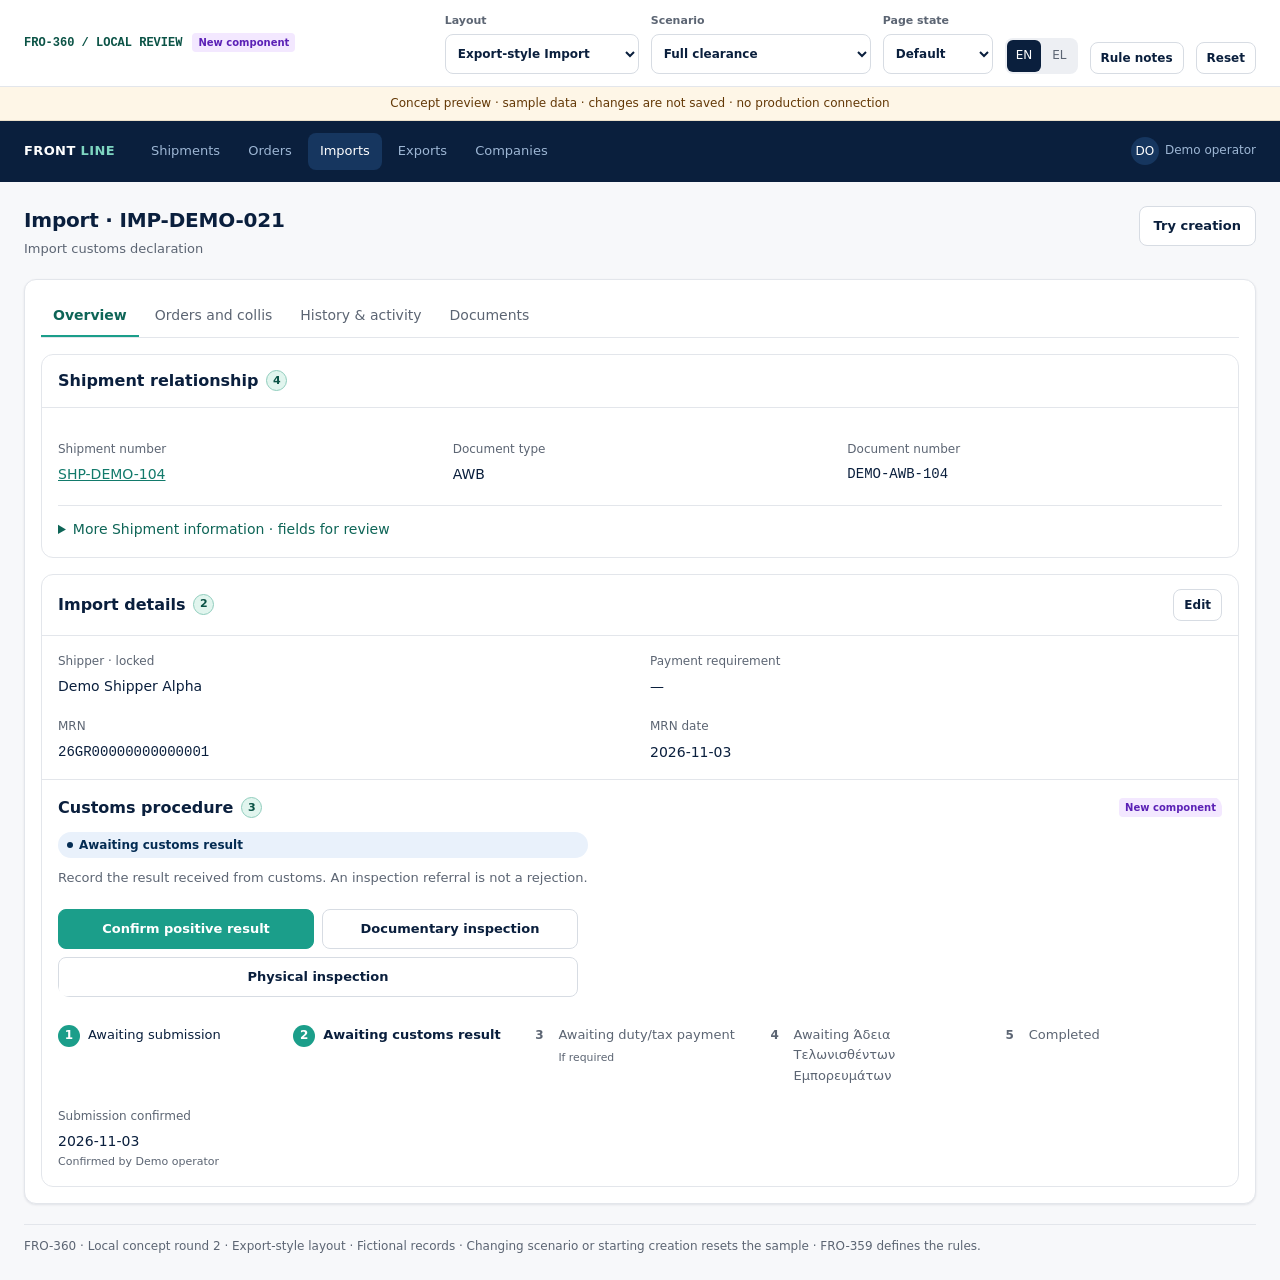
==== commit 90114fd5: "Add Export-style customs status bar to Import preview" ====
--- a/previews/fro360/index.html
+++ b/previews/fro360/index.html
@@ -13,6 +13,12 @@
 /* Round 2: FRO-350/352 full-width cards and production horizontal tabs. */
 .record-frame{padding:16px}.record-tabs{display:flex;gap:4px;border-bottom:1px solid var(--border);overflow-x:auto}.record-tabs button{flex:none;background:none;border:0;border-bottom:2px solid transparent;padding:8px 12px;font:inherit;font-weight:500;color:var(--muted);cursor:pointer;white-space:nowrap}.record-tabs button[aria-selected=true]{border-bottom-color:#1b9e8a;color:#0e6557;font-weight:600}.record-tabs button:focus-visible{outline:2px solid #1b9e8a;outline-offset:-2px}.record-panel{padding-top:16px}.relationship-fields{grid-template-columns:repeat(3,minmax(0,1fr));margin-top:16px}.record-panel>.card{box-shadow:none}.embedded-status{border-top:1px solid var(--border);padding:16px}.embedded-status .action-card{border:0;box-shadow:none;background:none}.embedded-status .action-card .card-head{padding:0 0 12px;border:0}.embedded-status .action-card .card-body{padding:0;display:flex;justify-content:space-between;gap:20px;align-items:flex-start}.embedded-status .action-buttons{margin:0;max-width:520px}.embedded-status .action-title{display:none}.embedded-status .action-text{max-width:680px}.milestone-fields{grid-template-columns:repeat(2,minmax(0,1fr));margin-top:20px}.context-disclosure{margin-top:20px;border-top:1px solid var(--border);padding-top:12px}.context-disclosure summary{color:#0e6557;cursor:pointer;font-weight:500}.context-disclosure>.card{margin-top:12px}.creation-status{margin-top:20px;border-top:1px solid var(--border);padding-top:16px}.creation-footer{justify-content:space-between}.record-panel .facts{gap:20px}.record-panel .facts dd{font-size:14px}.record-panel .facts dt{font-size:12px}
 @media(max-width:760px){.record-frame{padding:12px}.relationship-fields,.milestone-fields,.record-panel .facts{grid-template-columns:1fr}.embedded-status .action-card .card-body{display:block}.embedded-status .action-buttons{margin-top:16px;max-width:none}.creation-footer{align-items:stretch;flex-direction:column}.embedded-status{padding:12px}}
+
+.shipment-extra{padding-top:16px}
+
+/* FRO-352 status indicator, adapted to Import's conditional payment/inspection paths. */
+.customs-bar{display:grid;grid-template-columns:repeat(5,minmax(0,1fr));gap:12px;list-style:none;margin:20px 0 0;padding:0}.customs-step{border-top:3px solid var(--border-strong);padding-top:8px;display:flex;gap:8px;align-items:flex-start;font-size:13px;color:var(--muted);min-width:0}.step-number{flex:none;width:22px;height:22px;border-radius:50%;border:1px solid var(--border-strong);display:grid;place-content:center;font-size:12px;font-weight:600;background:var(--surface)}.customs-step.current,.customs-step.done{border-top-color:var(--accent);color:var(--fg)}.customs-step.current{font-weight:600}.customs-step.current .step-number,.customs-step.done .step-number{background:var(--accent);border-color:var(--accent);color:white}.customs-step small{display:block;margin-top:4px;font-weight:400}.customs-step.skipped{border-top-style:dashed}.inspection-label{color:var(--warning-fg)}
+@media(max-width:760px){.customs-bar{grid-template-columns:1fr;gap:10px}.customs-step{align-items:center}}
 </style></head><body><a class="skip" href="#main">Skip to content / Μετάβαση στο περιεχόμενο</a><div id="app"></div><dialog id="modal" aria-labelledby="modal-title"></dialog><div id="toast" role="status" aria-live="polite"></div><script>'use strict';
 const TODAY='2026-11-03', MRN='26GR00000000000001';
 const q=new URLSearchParams(location.search);
@@ -119,9 +125,19 @@
 render();
 
 // FRO-350/352 presentation pattern; Import rules remain in app.js.
-function relationship(creating=false){return `<section class="card"><div class="card-head"><h2>${tx('Shipment relationship','Σύνδεση με αποστολή')} ${mark(4)}</h2></div><div class="card-body">${creating?`<label class="field"><span>${tx('Shipment','Αποστολή')} *</span><select name="shipment" id="shipment"><option value="">${tx('Select a Shipment','Επιλέξτε αποστολή')}</option><option value="SHP-DEMO-104" ${form.shipment?'selected':''}>SHP-DEMO-104 · DEMO-AWB-104</option></select></label>`:''}<dl class="facts relationship-fields"><div><dt>${tx('Shipment number','Αριθμός αποστολής')}</dt><dd>${creating&&!form.shipment?'—':`<button type="button" class="link-button mono" data-action="reference">SHP-DEMO-104</button>`}</dd></div><div><dt>${tx('Document type','Τύπος εγγράφου')}</dt><dd>${creating&&!form.shipment?'—':'AWB'}</dd></div><div><dt>${tx('Document number','Αριθμός εγγράφου')}</dt><dd class="mono">${creating&&!form.shipment?'—':'DEMO-AWB-104'}</dd></div></dl>${!creating?`<details class="context-disclosure"><summary>${tx('More Shipment information · fields for review','Πρόσθετα στοιχεία αποστολής · πεδία προς συζήτηση')}</summary>${shipmentContext(true)}</details>`:''}</div></section>`;}
+function customsBar(){
+ if(record.cancelled)return '';
+ const inspection=['documentary','physical'].includes(record.stage);
+ const stage=inspection?'result':record.stage;
+ const steps=['draft','result','payment','permit','complete'];
+ const current=steps.indexOf(stage),has=k=>record.events.some(e=>e.kind===k);
+ const confirmed=[has('submission'),has('positive'),has('payment'),has('receipt'),has('receipt')];
+ return `<ol class="customs-bar" aria-label="${tx('Customs progress','Πρόοδος τελωνειακής διαδικασίας')}">${steps.map((s,i)=>{const skipped=s==='payment'&&record.payment===false;const done=!skipped&&confirmed[i];const active=i===current;const label=s==='payment'?tx('Awaiting duty/tax payment','Αναμονή πληρωμής δασμών/φόρων'):stageText(s);return `<li class="customs-step ${skipped?'skipped':done?'done':active?'current':''}" ${active?'aria-current="step"':''}><span class="step-number">${skipped?'—':i+1}</span><span>${esc(label)}${skipped?`<small>${tx('Not required','Δεν απαιτείται')}</small>`:s==='payment'&&record.payment===null?`<small>${tx('If required','Εφόσον απαιτείται')}</small>`:''}${s==='result'&&inspection?`<small class="inspection-label">${esc(stageText(record.stage))}</small>`:''}</span></li>`;}).join('')}</ol>`;
+}
+function shipmentContextFields(){return `<div class="shipment-extra"><p class="small muted">${tx('Read-only information for the whole Shipment, not only the goods covered by this declaration.','Στοιχεία μόνο για ανάγνωση για ολόκληρη την αποστολή, όχι μόνο για τα κόλι αυτής της διασάφησης.')}</p><dl class="facts relationship-fields"><div><dt>${tx('Client','Πελάτης')}</dt><dd>Demo Client Alpha<small>DEMO-201, DEMO-202</small></dd></div><div><dt>${tx('Vessel','Πλοίο')}</dt><dd>Demo Vessel Blue<small>${tx('From the participating Orders','Από τις συμμετέχουσες παραγγελίες')}</small></dd></div><div><dt>${tx('Physical status','Φυσική κατάσταση')}</dt><dd>${tx('Arrived','Αφίχθηκε')}</dd></div><div><dt>${tx('Transport pieces','Μονάδες μεταφοράς')}</dt><dd>2</dd></div></dl><div class="spaced"><div class="overline">${tx('Transport packing · whole Shipment','Συσκευασία μεταφοράς · όλη η αποστολή')}</div><div class="piece"><div><strong>${tx('Pallet DEMO-P1','Παλέτα DEMO-P1')}</strong><small>DEMO-HU-001 + DEMO-HU-002</small></div><div class="mono small">120 × 80 × 95 cm<br>120 kg</div></div><div class="piece"><div><strong>${tx('Individual colli','Μεμονωμένο κόλι')}</strong><small>DEMO-HU-003</small></div><div class="mono small">60 × 40 × 35 cm<br>32 kg</div></div><div class="row between spaced"><span>${tx('Whole-Shipment gross','Μικτό βάρος όλης της αποστολής')}</span><strong class="mono">152 kg</strong></div><p class="small muted">${tx('Illustrative fixture total; each transport piece is counted once. Fields and totals remain for employee review.','Ενδεικτικό σύνολο δοκιμαστικών δεδομένων· κάθε μονάδα μετρά μία φορά. Τα πεδία και τα σύνολα παραμένουν προς συζήτηση.')}</p></div></div>`;}
+function relationship(creating=false){return `<section class="card"><div class="card-head"><h2>${tx('Shipment relationship','Σύνδεση με αποστολή')} ${mark(4)}</h2></div><div class="card-body">${creating?`<label class="field"><span>${tx('Shipment','Αποστολή')} *</span><select name="shipment" id="shipment"><option value="">${tx('Select a Shipment','Επιλέξτε αποστολή')}</option><option value="SHP-DEMO-104" ${form.shipment?'selected':''}>SHP-DEMO-104 · DEMO-AWB-104</option></select></label>`:''}<dl class="facts relationship-fields"><div><dt>${tx('Shipment number','Αριθμός αποστολής')}</dt><dd>${creating&&!form.shipment?'—':`<button type="button" class="link-button mono" data-action="reference">SHP-DEMO-104</button>`}</dd></div><div><dt>${tx('Document type','Τύπος εγγράφου')}</dt><dd>${creating&&!form.shipment?'—':'AWB'}</dd></div><div><dt>${tx('Document number','Αριθμός εγγράφου')}</dt><dd class="mono">${creating&&!form.shipment?'—':'DEMO-AWB-104'}</dd></div></dl>${!creating?`<details class="context-disclosure"><summary>${tx('More Shipment information · fields for review','Πρόσθετα στοιχεία αποστολής · πεδία προς συζήτηση')}</summary>${shipmentContextFields()}</details>`:''}</div></section>`;}
 
-function importDetails(){let html=factsCard().replace(/(<dl class="facts">)<div>[\s\S]*?<\/div><div>[\s\S]*?<\/div>/,'$1');const marker='<div class="card-foot">';return html.slice(0,html.indexOf(marker))+`<div class="embedded-status">${actionCard()}${milestones()}</div></section>`;}
+function importDetails(){let html=factsCard().replace(/(<dl class="facts">)<div>[\s\S]*?<\/div><div>[\s\S]*?<\/div>/,'$1');const marker='<div class="card-foot">';return html.slice(0,html.indexOf(marker))+`<div class="embedded-status">${actionCard()}${customsBar()}${milestones()}</div></section>`;}
 function milestones(){const events=record.events.filter(e=>['submission','positive','payment','receipt'].includes(e.kind));return `<dl class="facts milestone-fields">${events.map(e=>`<div><dt>${tx(...eventNames[e.kind])}</dt><dd>${e.date}<small>${tx('Confirmed by Demo operator','Επιβεβαίωση από δοκιμαστικό χρήστη')}</small></dd></div>`).join('')}</dl>`;}
 function pageTabs(){const tabs=[['overview','Overview','Επισκόπηση'],['goods','Orders and collis','Παραγγελίες και κόλι'],['history','History & activity','Ιστορικό και δραστηριότητα'],['files','Documents','Έγγραφα']];return `<div class="record-tabs" role="tablist" aria-label="${tx('Import sections','Ενότητες εισαγωγής')}">${tabs.map(([id,en,el])=>`<button type="button" role="tab" id="record-tab-${id}" aria-selected="${ui.tab===id}" aria-controls="record-panel" tabindex="${ui.tab===id?0:-1}" data-action="tab" data-tab="${id}">${tx(en,el)}</button>`).join('')}</div>`;}
 function details(){if(ui.layout!=='export')return legacyDetails();let body='';if(!['overview','goods','history','files'].includes(ui.tab))ui.tab='overview';if(ui.tab==='overview')body=relationship()+importDetails();else if(ui.tab==='goods')body=`<section class="card"><div class="card-head"><h2>${tx('Goods covered by this declaration','Κόλι που καλύπτει η διασάφηση')} ${mark(1)}</h2>${record.stage==='draft'&&canEdit()?btn(tx('Edit coverage','Επεξεργασία κάλυψης'),'edit','sm'):''}</div>${record.selected.length?goodsTable(record.selected):`<div class="empty">${tx('No goods selected yet','Δεν έχουν επιλεγεί κόλι')}</div>`}<div class="card-foot">${record.selected.length} ${tx('covered collis. Coverage locks at submission.','καλυπτόμενα κόλι. Η κάλυψη κλειδώνει στην υποβολή.')}</div></section>`;else if(ui.tab==='history')body=`<section class="card"><div class="card-head"><h2>${tx('History & activity','Ιστορικό και δραστηριότητα')}</h2></div><div class="card-body">${historyHtml()}</div></section>`;else body=`<section class="card"><div class="card-head"><h2>${tx('Documents','Έγγραφα')}</h2></div>${filesHtml()}</section>`;return `<div class="page-top"><div><h1>${tx('Import','Εισαγωγή')} · ${record.id}</h1><p class="subtitle">${tx('Import customs declaration','Τελωνειακή διασάφηση εισαγωγής')}</p></div><div class="row">${record.stage==='draft'&&canEdit()?btn(tx('Simulate manager cancellation','Προσομοίωση ακύρωσης διαχειριστή'),'cancel-record','sm danger'):''}${btn(tx('Try creation','Δοκιμή δημιουργίας'),'create')}</div></div>${record.cancelled?`<div class="notice warning">${tx('Cancelled record · read-only','Ακυρωμένη εγγραφή · μόνο ανάγνωση')}</div>`:''}<section class="card record-frame">${pageTabs()}<div id="record-panel" class="record-panel stack" role="tabpanel" aria-labelledby="record-tab-${ui.tab}">${body}</div></section>`;}
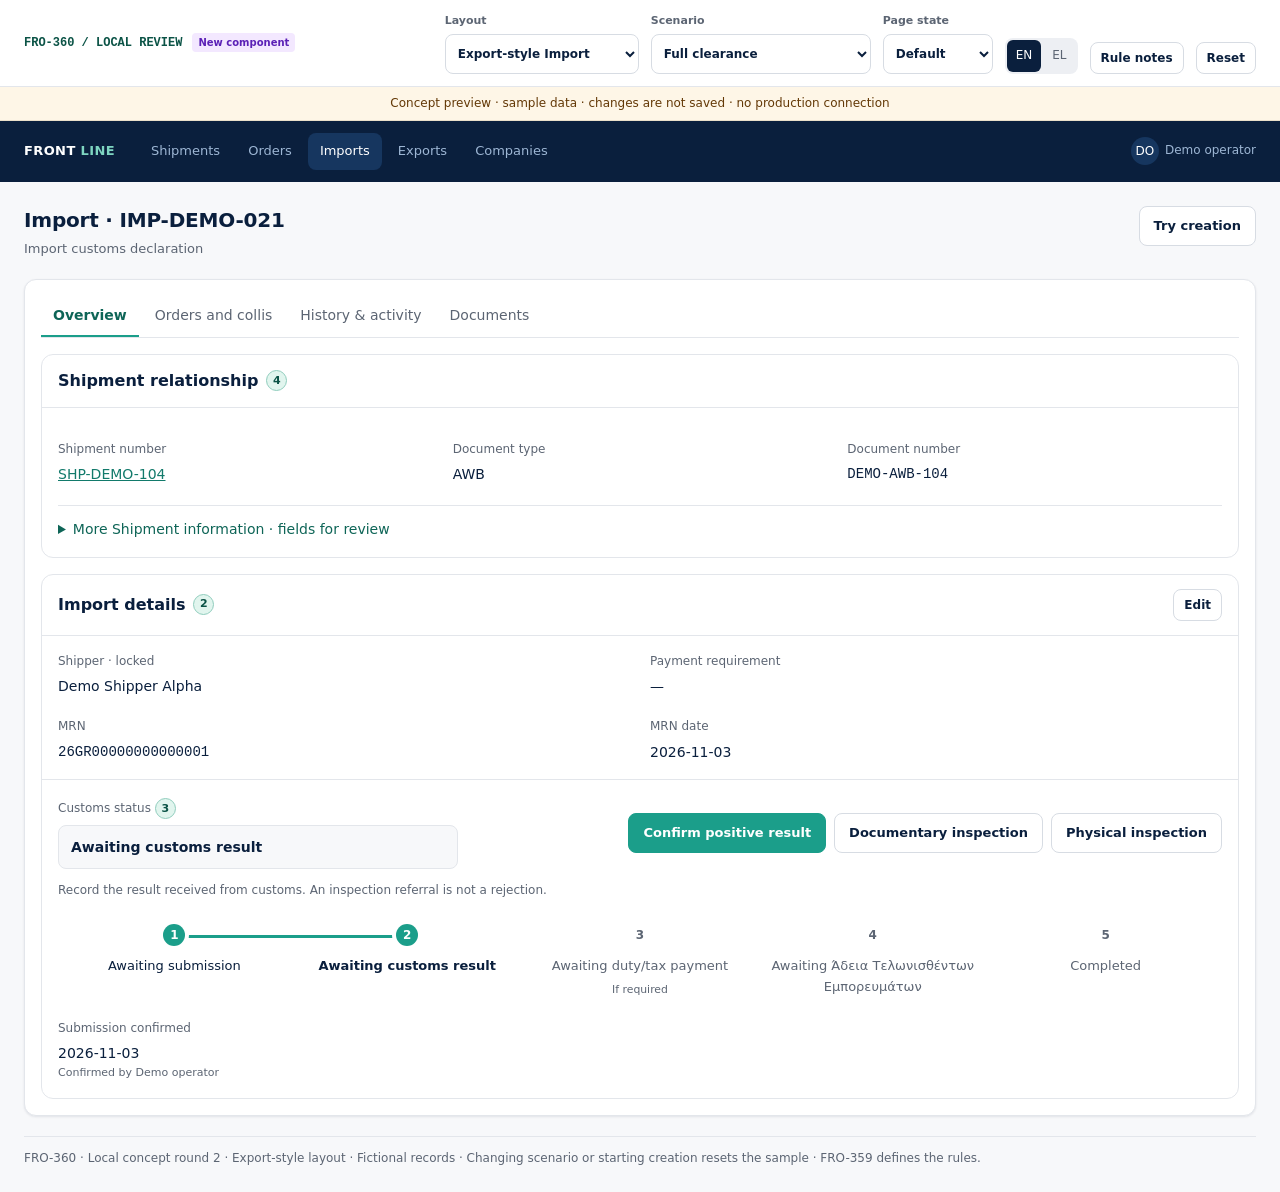
==== commit 7fb11a05: "Align customs transitions and connect progress steps" ====
--- a/previews/fro360/index.html
+++ b/previews/fro360/index.html
@@ -19,6 +19,14 @@
 /* FRO-352 status indicator, adapted to Import's conditional payment/inspection paths. */
 .customs-bar{display:grid;grid-template-columns:repeat(5,minmax(0,1fr));gap:12px;list-style:none;margin:20px 0 0;padding:0}.customs-step{border-top:3px solid var(--border-strong);padding-top:8px;display:flex;gap:8px;align-items:flex-start;font-size:13px;color:var(--muted);min-width:0}.step-number{flex:none;width:22px;height:22px;border-radius:50%;border:1px solid var(--border-strong);display:grid;place-content:center;font-size:12px;font-weight:600;background:var(--surface)}.customs-step.current,.customs-step.done{border-top-color:var(--accent);color:var(--fg)}.customs-step.current{font-weight:600}.customs-step.current .step-number,.customs-step.done .step-number{background:var(--accent);border-color:var(--accent);color:white}.customs-step small{display:block;margin-top:4px;font-weight:400}.customs-step.skipped{border-top-style:dashed}.inspection-label{color:var(--warning-fg)}
 @media(max-width:760px){.customs-bar{grid-template-columns:1fr;gap:10px}.customs-step{align-items:center}}
+
+/* Status and transition buttons share the FRO-352 header row. */
+.customs-status-head{display:flex;align-items:center;justify-content:space-between;gap:20px}.customs-status-field{flex:1;max-width:400px;min-width:0}.customs-status-value{font-weight:600;padding:10px 12px;background:var(--canvas);border:1px solid var(--border);border-radius:8px;margin-top:6px}.customs-transition-buttons{display:flex;gap:8px;flex-wrap:wrap;justify-content:flex-end;align-items:center}.customs-status-hint{margin-top:12px}
+/* Continuous node-to-node track; only segments reaching the current node are teal. */
+.customs-bar{gap:0;margin-top:24px}.customs-step{position:relative;border:0;padding:0 8px;flex-direction:column;align-items:center;text-align:center;gap:10px}.customs-step::before{content:"";position:absolute;top:11px;height:3px;background:var(--border-strong);left:-50%;width:100%;z-index:0}.customs-step:first-child::before{display:none}.customs-step.reached::before{background:var(--accent)}.customs-step .step-number{position:relative;z-index:1;box-shadow:0 0 0 4px var(--surface)}.customs-step.skipped .step-number{background:var(--surface);color:var(--muted);border-style:dashed}
+@media(max-width:760px){.customs-status-head{align-items:stretch;flex-direction:column}.customs-status-field{max-width:none}.customs-transition-buttons{justify-content:flex-start}.customs-transition-buttons .btn{flex:1 1 100%}.customs-bar{gap:0}.customs-step{flex-direction:row;align-items:flex-start;text-align:left;padding:0 0 20px;gap:12px;min-height:52px}.customs-step::before{top:auto;bottom:calc(100% - 11px);left:10px;width:3px;height:100%}.customs-step .step-number{box-shadow:0 0 0 3px var(--surface)}.customs-step:last-child{padding-bottom:0}}
+
+@media(max-width:760px){.customs-step::before{display:none}.customs-step:not(:last-child)::after{content:"";position:absolute;top:11px;left:10px;width:3px;height:100%;background:var(--border-strong);z-index:0}.customs-step:has(+ .customs-step.reached)::after{background:var(--accent)}}
 </style></head><body><a class="skip" href="#main">Skip to content / Μετάβαση στο περιεχόμενο</a><div id="app"></div><dialog id="modal" aria-labelledby="modal-title"></dialog><div id="toast" role="status" aria-live="polite"></div><script>'use strict';
 const TODAY='2026-11-03', MRN='26GR00000000000001';
 const q=new URLSearchParams(location.search);
@@ -125,6 +133,12 @@
 render();
 
 // FRO-350/352 presentation pattern; Import rules remain in app.js.
+function customsStatusHeader(){
+ const source=actionCard();
+ const actions=source.match(/<div class="action-buttons">([\s\S]*?)<\/div>/)?.[1]||'';
+ const description=source.match(/<p class="action-text">([\s\S]*?)<\/p>/)?.[1]||'';
+ return `<div class="customs-status-head"><div class="customs-status-field"><span class="small muted">${tx('Customs status','Κατάσταση τελωνείου')} ${mark(3)}</span><div class="customs-status-value">${esc(record.cancelled?tx('Cancelled','Ακυρώθηκε'):stageText(record.stage))}</div></div>${actions?`<div class="customs-transition-buttons">${actions}</div>`:''}</div><p class="small muted customs-status-hint">${description}</p>`;
+}
 function customsBar(){
  if(record.cancelled)return '';
  const inspection=['documentary','physical'].includes(record.stage);
@@ -132,12 +146,12 @@
  const steps=['draft','result','payment','permit','complete'];
  const current=steps.indexOf(stage),has=k=>record.events.some(e=>e.kind===k);
  const confirmed=[has('submission'),has('positive'),has('payment'),has('receipt'),has('receipt')];
- return `<ol class="customs-bar" aria-label="${tx('Customs progress','Πρόοδος τελωνειακής διαδικασίας')}">${steps.map((s,i)=>{const skipped=s==='payment'&&record.payment===false;const done=!skipped&&confirmed[i];const active=i===current;const label=s==='payment'?tx('Awaiting duty/tax payment','Αναμονή πληρωμής δασμών/φόρων'):stageText(s);return `<li class="customs-step ${skipped?'skipped':done?'done':active?'current':''}" ${active?'aria-current="step"':''}><span class="step-number">${skipped?'—':i+1}</span><span>${esc(label)}${skipped?`<small>${tx('Not required','Δεν απαιτείται')}</small>`:s==='payment'&&record.payment===null?`<small>${tx('If required','Εφόσον απαιτείται')}</small>`:''}${s==='result'&&inspection?`<small class="inspection-label">${esc(stageText(record.stage))}</small>`:''}</span></li>`;}).join('')}</ol>`;
+ return `<ol class="customs-bar" aria-label="${tx('Customs progress','Πρόοδος τελωνειακής διαδικασίας')}">${steps.map((s,i)=>{const skipped=s==='payment'&&record.payment===false;const done=!skipped&&confirmed[i];const active=i===current;const label=s==='payment'?tx('Awaiting duty/tax payment','Αναμονή πληρωμής δασμών/φόρων'):stageText(s);return `<li class="customs-step ${i<=current?'reached':''} ${skipped?'skipped':done?'done':active?'current':''}" ${active?'aria-current="step"':''}><span class="step-number">${skipped?'—':i+1}</span><span>${esc(label)}${skipped?`<small>${tx('Not required','Δεν απαιτείται')}</small>`:s==='payment'&&record.payment===null?`<small>${tx('If required','Εφόσον απαιτείται')}</small>`:''}${s==='result'&&inspection?`<small class="inspection-label">${esc(stageText(record.stage))}</small>`:''}</span></li>`;}).join('')}</ol>`;
 }
 function shipmentContextFields(){return `<div class="shipment-extra"><p class="small muted">${tx('Read-only information for the whole Shipment, not only the goods covered by this declaration.','Στοιχεία μόνο για ανάγνωση για ολόκληρη την αποστολή, όχι μόνο για τα κόλι αυτής της διασάφησης.')}</p><dl class="facts relationship-fields"><div><dt>${tx('Client','Πελάτης')}</dt><dd>Demo Client Alpha<small>DEMO-201, DEMO-202</small></dd></div><div><dt>${tx('Vessel','Πλοίο')}</dt><dd>Demo Vessel Blue<small>${tx('From the participating Orders','Από τις συμμετέχουσες παραγγελίες')}</small></dd></div><div><dt>${tx('Physical status','Φυσική κατάσταση')}</dt><dd>${tx('Arrived','Αφίχθηκε')}</dd></div><div><dt>${tx('Transport pieces','Μονάδες μεταφοράς')}</dt><dd>2</dd></div></dl><div class="spaced"><div class="overline">${tx('Transport packing · whole Shipment','Συσκευασία μεταφοράς · όλη η αποστολή')}</div><div class="piece"><div><strong>${tx('Pallet DEMO-P1','Παλέτα DEMO-P1')}</strong><small>DEMO-HU-001 + DEMO-HU-002</small></div><div class="mono small">120 × 80 × 95 cm<br>120 kg</div></div><div class="piece"><div><strong>${tx('Individual colli','Μεμονωμένο κόλι')}</strong><small>DEMO-HU-003</small></div><div class="mono small">60 × 40 × 35 cm<br>32 kg</div></div><div class="row between spaced"><span>${tx('Whole-Shipment gross','Μικτό βάρος όλης της αποστολής')}</span><strong class="mono">152 kg</strong></div><p class="small muted">${tx('Illustrative fixture total; each transport piece is counted once. Fields and totals remain for employee review.','Ενδεικτικό σύνολο δοκιμαστικών δεδομένων· κάθε μονάδα μετρά μία φορά. Τα πεδία και τα σύνολα παραμένουν προς συζήτηση.')}</p></div></div>`;}
 function relationship(creating=false){return `<section class="card"><div class="card-head"><h2>${tx('Shipment relationship','Σύνδεση με αποστολή')} ${mark(4)}</h2></div><div class="card-body">${creating?`<label class="field"><span>${tx('Shipment','Αποστολή')} *</span><select name="shipment" id="shipment"><option value="">${tx('Select a Shipment','Επιλέξτε αποστολή')}</option><option value="SHP-DEMO-104" ${form.shipment?'selected':''}>SHP-DEMO-104 · DEMO-AWB-104</option></select></label>`:''}<dl class="facts relationship-fields"><div><dt>${tx('Shipment number','Αριθμός αποστολής')}</dt><dd>${creating&&!form.shipment?'—':`<button type="button" class="link-button mono" data-action="reference">SHP-DEMO-104</button>`}</dd></div><div><dt>${tx('Document type','Τύπος εγγράφου')}</dt><dd>${creating&&!form.shipment?'—':'AWB'}</dd></div><div><dt>${tx('Document number','Αριθμός εγγράφου')}</dt><dd class="mono">${creating&&!form.shipment?'—':'DEMO-AWB-104'}</dd></div></dl>${!creating?`<details class="context-disclosure"><summary>${tx('More Shipment information · fields for review','Πρόσθετα στοιχεία αποστολής · πεδία προς συζήτηση')}</summary>${shipmentContextFields()}</details>`:''}</div></section>`;}
 
-function importDetails(){let html=factsCard().replace(/(<dl class="facts">)<div>[\s\S]*?<\/div><div>[\s\S]*?<\/div>/,'$1');const marker='<div class="card-foot">';return html.slice(0,html.indexOf(marker))+`<div class="embedded-status">${actionCard()}${customsBar()}${milestones()}</div></section>`;}
+function importDetails(){let html=factsCard().replace(/(<dl class="facts">)<div>[\s\S]*?<\/div><div>[\s\S]*?<\/div>/,'$1');const marker='<div class="card-foot">';return html.slice(0,html.indexOf(marker))+`<div class="embedded-status">${customsStatusHeader()}${customsBar()}${milestones()}</div></section>`;}
 function milestones(){const events=record.events.filter(e=>['submission','positive','payment','receipt'].includes(e.kind));return `<dl class="facts milestone-fields">${events.map(e=>`<div><dt>${tx(...eventNames[e.kind])}</dt><dd>${e.date}<small>${tx('Confirmed by Demo operator','Επιβεβαίωση από δοκιμαστικό χρήστη')}</small></dd></div>`).join('')}</dl>`;}
 function pageTabs(){const tabs=[['overview','Overview','Επισκόπηση'],['goods','Orders and collis','Παραγγελίες και κόλι'],['history','History & activity','Ιστορικό και δραστηριότητα'],['files','Documents','Έγγραφα']];return `<div class="record-tabs" role="tablist" aria-label="${tx('Import sections','Ενότητες εισαγωγής')}">${tabs.map(([id,en,el])=>`<button type="button" role="tab" id="record-tab-${id}" aria-selected="${ui.tab===id}" aria-controls="record-panel" tabindex="${ui.tab===id?0:-1}" data-action="tab" data-tab="${id}">${tx(en,el)}</button>`).join('')}</div>`;}
 function details(){if(ui.layout!=='export')return legacyDetails();let body='';if(!['overview','goods','history','files'].includes(ui.tab))ui.tab='overview';if(ui.tab==='overview')body=relationship()+importDetails();else if(ui.tab==='goods')body=`<section class="card"><div class="card-head"><h2>${tx('Goods covered by this declaration','Κόλι που καλύπτει η διασάφηση')} ${mark(1)}</h2>${record.stage==='draft'&&canEdit()?btn(tx('Edit coverage','Επεξεργασία κάλυψης'),'edit','sm'):''}</div>${record.selected.length?goodsTable(record.selected):`<div class="empty">${tx('No goods selected yet','Δεν έχουν επιλεγεί κόλι')}</div>`}<div class="card-foot">${record.selected.length} ${tx('covered collis. Coverage locks at submission.','καλυπτόμενα κόλι. Η κάλυψη κλειδώνει στην υποβολή.')}</div></section>`;else if(ui.tab==='history')body=`<section class="card"><div class="card-head"><h2>${tx('History & activity','Ιστορικό και δραστηριότητα')}</h2></div><div class="card-body">${historyHtml()}</div></section>`;else body=`<section class="card"><div class="card-head"><h2>${tx('Documents','Έγγραφα')}</h2></div>${filesHtml()}</section>`;return `<div class="page-top"><div><h1>${tx('Import','Εισαγωγή')} · ${record.id}</h1><p class="subtitle">${tx('Import customs declaration','Τελωνειακή διασάφηση εισαγωγής')}</p></div><div class="row">${record.stage==='draft'&&canEdit()?btn(tx('Simulate manager cancellation','Προσομοίωση ακύρωσης διαχειριστή'),'cancel-record','sm danger'):''}${btn(tx('Try creation','Δοκιμή δημιουργίας'),'create')}</div></div>${record.cancelled?`<div class="notice warning">${tx('Cancelled record · read-only','Ακυρωμένη εγγραφή · μόνο ανάγνωση')}</div>`:''}<section class="card record-frame">${pageTabs()}<div id="record-panel" class="record-panel stack" role="tabpanel" aria-labelledby="record-tab-${ui.tab}">${body}</div></section>`;}
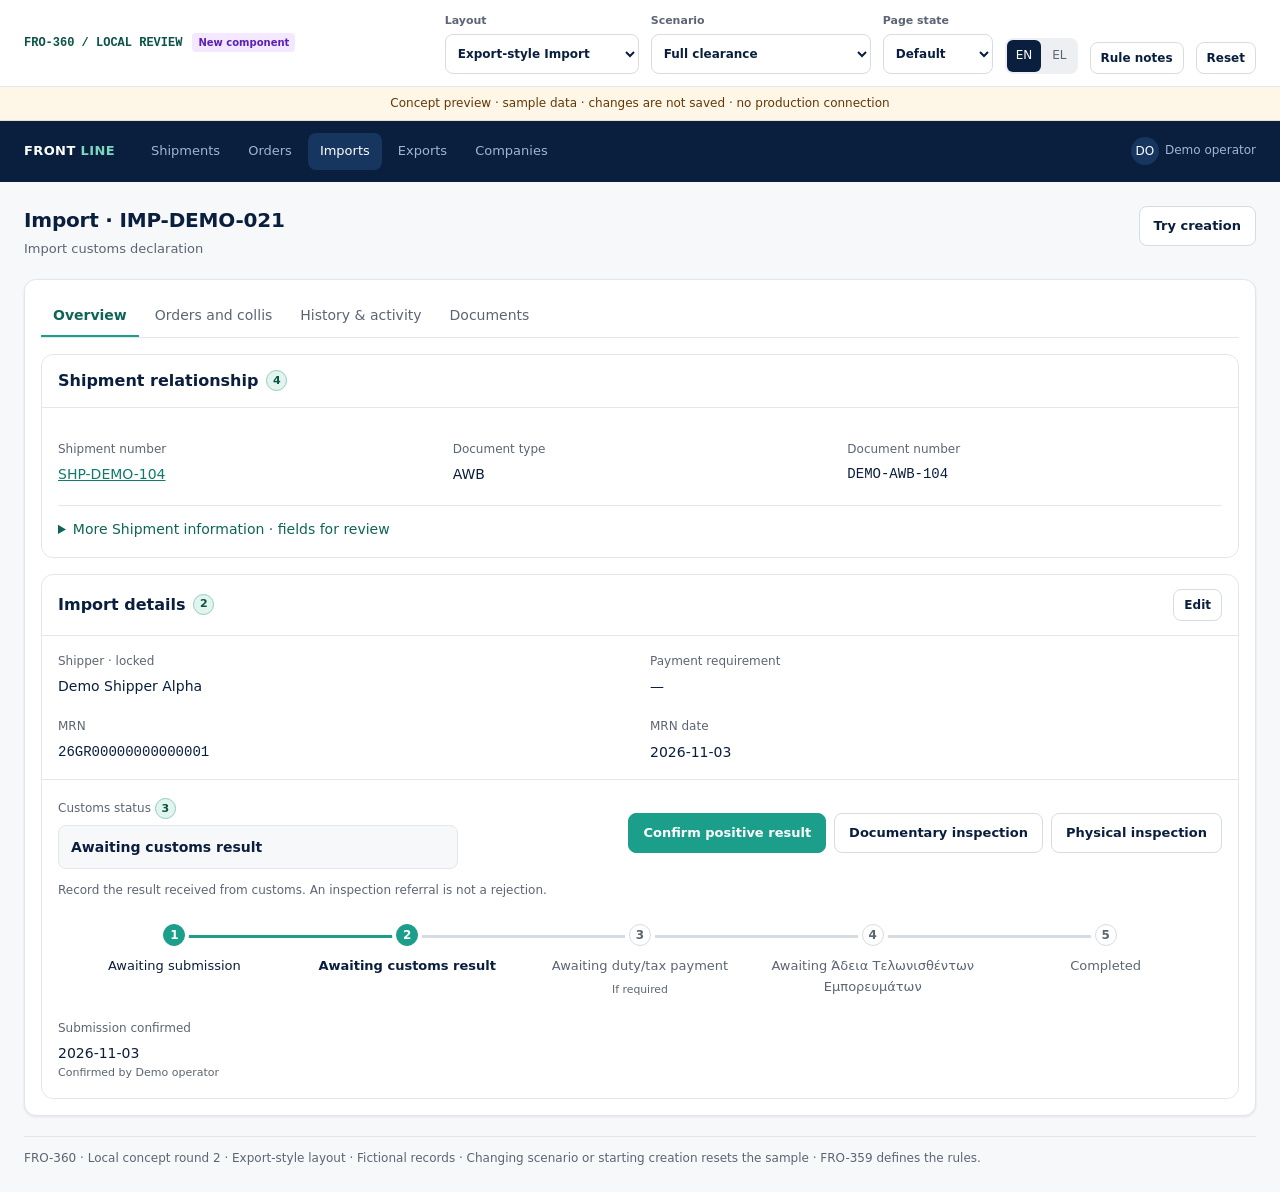
==== commit 57047144: "Fix grey connectors for unfinished customs stages" ====
--- a/previews/fro360/index.html
+++ b/previews/fro360/index.html
@@ -17,16 +17,16 @@
 .shipment-extra{padding-top:16px}
 
 /* FRO-352 status indicator, adapted to Import's conditional payment/inspection paths. */
-.customs-bar{display:grid;grid-template-columns:repeat(5,minmax(0,1fr));gap:12px;list-style:none;margin:20px 0 0;padding:0}.customs-step{border-top:3px solid var(--border-strong);padding-top:8px;display:flex;gap:8px;align-items:flex-start;font-size:13px;color:var(--muted);min-width:0}.step-number{flex:none;width:22px;height:22px;border-radius:50%;border:1px solid var(--border-strong);display:grid;place-content:center;font-size:12px;font-weight:600;background:var(--surface)}.customs-step.current,.customs-step.done{border-top-color:var(--accent);color:var(--fg)}.customs-step.current{font-weight:600}.customs-step.current .step-number,.customs-step.done .step-number{background:var(--accent);border-color:var(--accent);color:white}.customs-step small{display:block;margin-top:4px;font-weight:400}.customs-step.skipped{border-top-style:dashed}.inspection-label{color:var(--warning-fg)}
+.customs-bar{display:grid;grid-template-columns:repeat(5,minmax(0,1fr));gap:12px;list-style:none;margin:20px 0 0;padding:0}.customs-step{border-top:3px solid var(--border2);padding-top:8px;display:flex;gap:8px;align-items:flex-start;font-size:13px;color:var(--muted);min-width:0}.step-number{flex:none;width:22px;height:22px;border-radius:50%;border:1px solid var(--border2);display:grid;place-content:center;font-size:12px;font-weight:600;background:var(--surface)}.customs-step.current,.customs-step.done{border-top-color:var(--accent);color:var(--fg)}.customs-step.current{font-weight:600}.customs-step.current .step-number,.customs-step.done .step-number{background:var(--accent);border-color:var(--accent);color:white}.customs-step small{display:block;margin-top:4px;font-weight:400}.customs-step.skipped{border-top-style:dashed}.inspection-label{color:var(--warning-fg)}
 @media(max-width:760px){.customs-bar{grid-template-columns:1fr;gap:10px}.customs-step{align-items:center}}
 
 /* Status and transition buttons share the FRO-352 header row. */
 .customs-status-head{display:flex;align-items:center;justify-content:space-between;gap:20px}.customs-status-field{flex:1;max-width:400px;min-width:0}.customs-status-value{font-weight:600;padding:10px 12px;background:var(--canvas);border:1px solid var(--border);border-radius:8px;margin-top:6px}.customs-transition-buttons{display:flex;gap:8px;flex-wrap:wrap;justify-content:flex-end;align-items:center}.customs-status-hint{margin-top:12px}
 /* Continuous node-to-node track; only segments reaching the current node are teal. */
-.customs-bar{gap:0;margin-top:24px}.customs-step{position:relative;border:0;padding:0 8px;flex-direction:column;align-items:center;text-align:center;gap:10px}.customs-step::before{content:"";position:absolute;top:11px;height:3px;background:var(--border-strong);left:-50%;width:100%;z-index:0}.customs-step:first-child::before{display:none}.customs-step.reached::before{background:var(--accent)}.customs-step .step-number{position:relative;z-index:1;box-shadow:0 0 0 4px var(--surface)}.customs-step.skipped .step-number{background:var(--surface);color:var(--muted);border-style:dashed}
+.customs-bar{gap:0;margin-top:24px}.customs-step{position:relative;border:0;padding:0 8px;flex-direction:column;align-items:center;text-align:center;gap:10px}.customs-step::before{content:"";position:absolute;top:11px;height:3px;background:var(--border2);left:-50%;width:100%;z-index:0}.customs-step:first-child::before{display:none}.customs-step.reached::before{background:var(--accent)}.customs-step .step-number{position:relative;z-index:1;box-shadow:0 0 0 4px var(--surface)}.customs-step.skipped .step-number{background:var(--surface);color:var(--muted);border-style:dashed}
 @media(max-width:760px){.customs-status-head{align-items:stretch;flex-direction:column}.customs-status-field{max-width:none}.customs-transition-buttons{justify-content:flex-start}.customs-transition-buttons .btn{flex:1 1 100%}.customs-bar{gap:0}.customs-step{flex-direction:row;align-items:flex-start;text-align:left;padding:0 0 20px;gap:12px;min-height:52px}.customs-step::before{top:auto;bottom:calc(100% - 11px);left:10px;width:3px;height:100%}.customs-step .step-number{box-shadow:0 0 0 3px var(--surface)}.customs-step:last-child{padding-bottom:0}}
 
-@media(max-width:760px){.customs-step::before{display:none}.customs-step:not(:last-child)::after{content:"";position:absolute;top:11px;left:10px;width:3px;height:100%;background:var(--border-strong);z-index:0}.customs-step:has(+ .customs-step.reached)::after{background:var(--accent)}}
+@media(max-width:760px){.customs-step::before{display:none}.customs-step:not(:last-child)::after{content:"";position:absolute;top:11px;left:10px;width:3px;height:100%;background:var(--border2);z-index:0}.customs-step:has(+ .customs-step.reached)::after{background:var(--accent)}}
 </style></head><body><a class="skip" href="#main">Skip to content / Μετάβαση στο περιεχόμενο</a><div id="app"></div><dialog id="modal" aria-labelledby="modal-title"></dialog><div id="toast" role="status" aria-live="polite"></div><script>'use strict';
 const TODAY='2026-11-03', MRN='26GR00000000000001';
 const q=new URLSearchParams(location.search);
@@ -148,7 +148,7 @@
  const confirmed=[has('submission'),has('positive'),has('payment'),has('receipt'),has('receipt')];
  return `<ol class="customs-bar" aria-label="${tx('Customs progress','Πρόοδος τελωνειακής διαδικασίας')}">${steps.map((s,i)=>{const skipped=s==='payment'&&record.payment===false;const done=!skipped&&confirmed[i];const active=i===current;const label=s==='payment'?tx('Awaiting duty/tax payment','Αναμονή πληρωμής δασμών/φόρων'):stageText(s);return `<li class="customs-step ${i<=current?'reached':''} ${skipped?'skipped':done?'done':active?'current':''}" ${active?'aria-current="step"':''}><span class="step-number">${skipped?'—':i+1}</span><span>${esc(label)}${skipped?`<small>${tx('Not required','Δεν απαιτείται')}</small>`:s==='payment'&&record.payment===null?`<small>${tx('If required','Εφόσον απαιτείται')}</small>`:''}${s==='result'&&inspection?`<small class="inspection-label">${esc(stageText(record.stage))}</small>`:''}</span></li>`;}).join('')}</ol>`;
 }
-function shipmentContextFields(){return `<div class="shipment-extra"><p class="small muted">${tx('Read-only information for the whole Shipment, not only the goods covered by this declaration.','Στοιχεία μόνο για ανάγνωση για ολόκληρη την αποστολή, όχι μόνο για τα κόλι αυτής της διασάφησης.')}</p><dl class="facts relationship-fields"><div><dt>${tx('Client','Πελάτης')}</dt><dd>Demo Client Alpha<small>DEMO-201, DEMO-202</small></dd></div><div><dt>${tx('Vessel','Πλοίο')}</dt><dd>Demo Vessel Blue<small>${tx('From the participating Orders','Από τις συμμετέχουσες παραγγελίες')}</small></dd></div><div><dt>${tx('Physical status','Φυσική κατάσταση')}</dt><dd>${tx('Arrived','Αφίχθηκε')}</dd></div><div><dt>${tx('Transport pieces','Μονάδες μεταφοράς')}</dt><dd>2</dd></div></dl><div class="spaced"><div class="overline">${tx('Transport packing · whole Shipment','Συσκευασία μεταφοράς · όλη η αποστολή')}</div><div class="piece"><div><strong>${tx('Pallet DEMO-P1','Παλέτα DEMO-P1')}</strong><small>DEMO-HU-001 + DEMO-HU-002</small></div><div class="mono small">120 × 80 × 95 cm<br>120 kg</div></div><div class="piece"><div><strong>${tx('Individual colli','Μεμονωμένο κόλι')}</strong><small>DEMO-HU-003</small></div><div class="mono small">60 × 40 × 35 cm<br>32 kg</div></div><div class="row between spaced"><span>${tx('Whole-Shipment gross','Μικτό βάρος όλης της αποστολής')}</span><strong class="mono">152 kg</strong></div><p class="small muted">${tx('Illustrative fixture total; each transport piece is counted once. Fields and totals remain for employee review.','Ενδεικτικό σύνολο δοκιμαστικών δεδομένων· κάθε μονάδα μετρά μία φορά. Τα πεδία και τα σύνολα παραμένουν προς συζήτηση.')}</p></div></div>`;}
+function shipmentContextFields(){return `<div class="shipment-extra"><dl class="facts relationship-fields"><div><dt>${tx('Client','Πελάτης')}</dt><dd>Demo Client Alpha</dd></div><div><dt>${tx('Vessel','Πλοίο')}</dt><dd>Demo Vessel Blue</dd></div><div><dt>${tx('Physical status','Φυσική κατάσταση')}</dt><dd>${tx('Arrived','Αφίχθηκε')}</dd></div><div><dt>${tx('Transport pieces','Μονάδες μεταφοράς')}</dt><dd>2</dd></div></dl><div class="spaced"><div class="overline">${tx('Transport packing · whole Shipment','Συσκευασία μεταφοράς · όλη η αποστολή')}</div><div class="piece"><div><strong>${tx('Pallet DEMO-P1','Παλέτα DEMO-P1')}</strong><small>DEMO-HU-001 + DEMO-HU-002</small></div><div class="mono small">120 × 80 × 95 cm<br>120 kg</div></div><div class="piece"><div><strong>${tx('Individual colli','Μεμονωμένο κόλι')}</strong><small>DEMO-HU-003</small></div><div class="mono small">60 × 40 × 35 cm<br>32 kg</div></div><div class="row between spaced"><span>${tx('Whole-Shipment gross','Μικτό βάρος όλης της αποστολής')}</span><strong class="mono">152 kg</strong></div></div></div>`;}
 function relationship(creating=false){return `<section class="card"><div class="card-head"><h2>${tx('Shipment relationship','Σύνδεση με αποστολή')} ${mark(4)}</h2></div><div class="card-body">${creating?`<label class="field"><span>${tx('Shipment','Αποστολή')} *</span><select name="shipment" id="shipment"><option value="">${tx('Select a Shipment','Επιλέξτε αποστολή')}</option><option value="SHP-DEMO-104" ${form.shipment?'selected':''}>SHP-DEMO-104 · DEMO-AWB-104</option></select></label>`:''}<dl class="facts relationship-fields"><div><dt>${tx('Shipment number','Αριθμός αποστολής')}</dt><dd>${creating&&!form.shipment?'—':`<button type="button" class="link-button mono" data-action="reference">SHP-DEMO-104</button>`}</dd></div><div><dt>${tx('Document type','Τύπος εγγράφου')}</dt><dd>${creating&&!form.shipment?'—':'AWB'}</dd></div><div><dt>${tx('Document number','Αριθμός εγγράφου')}</dt><dd class="mono">${creating&&!form.shipment?'—':'DEMO-AWB-104'}</dd></div></dl>${!creating?`<details class="context-disclosure"><summary>${tx('More Shipment information · fields for review','Πρόσθετα στοιχεία αποστολής · πεδία προς συζήτηση')}</summary>${shipmentContextFields()}</details>`:''}</div></section>`;}
 
 function importDetails(){let html=factsCard().replace(/(<dl class="facts">)<div>[\s\S]*?<\/div><div>[\s\S]*?<\/div>/,'$1');const marker='<div class="card-foot">';return html.slice(0,html.indexOf(marker))+`<div class="embedded-status">${customsStatusHeader()}${customsBar()}${milestones()}</div></section>`;}
